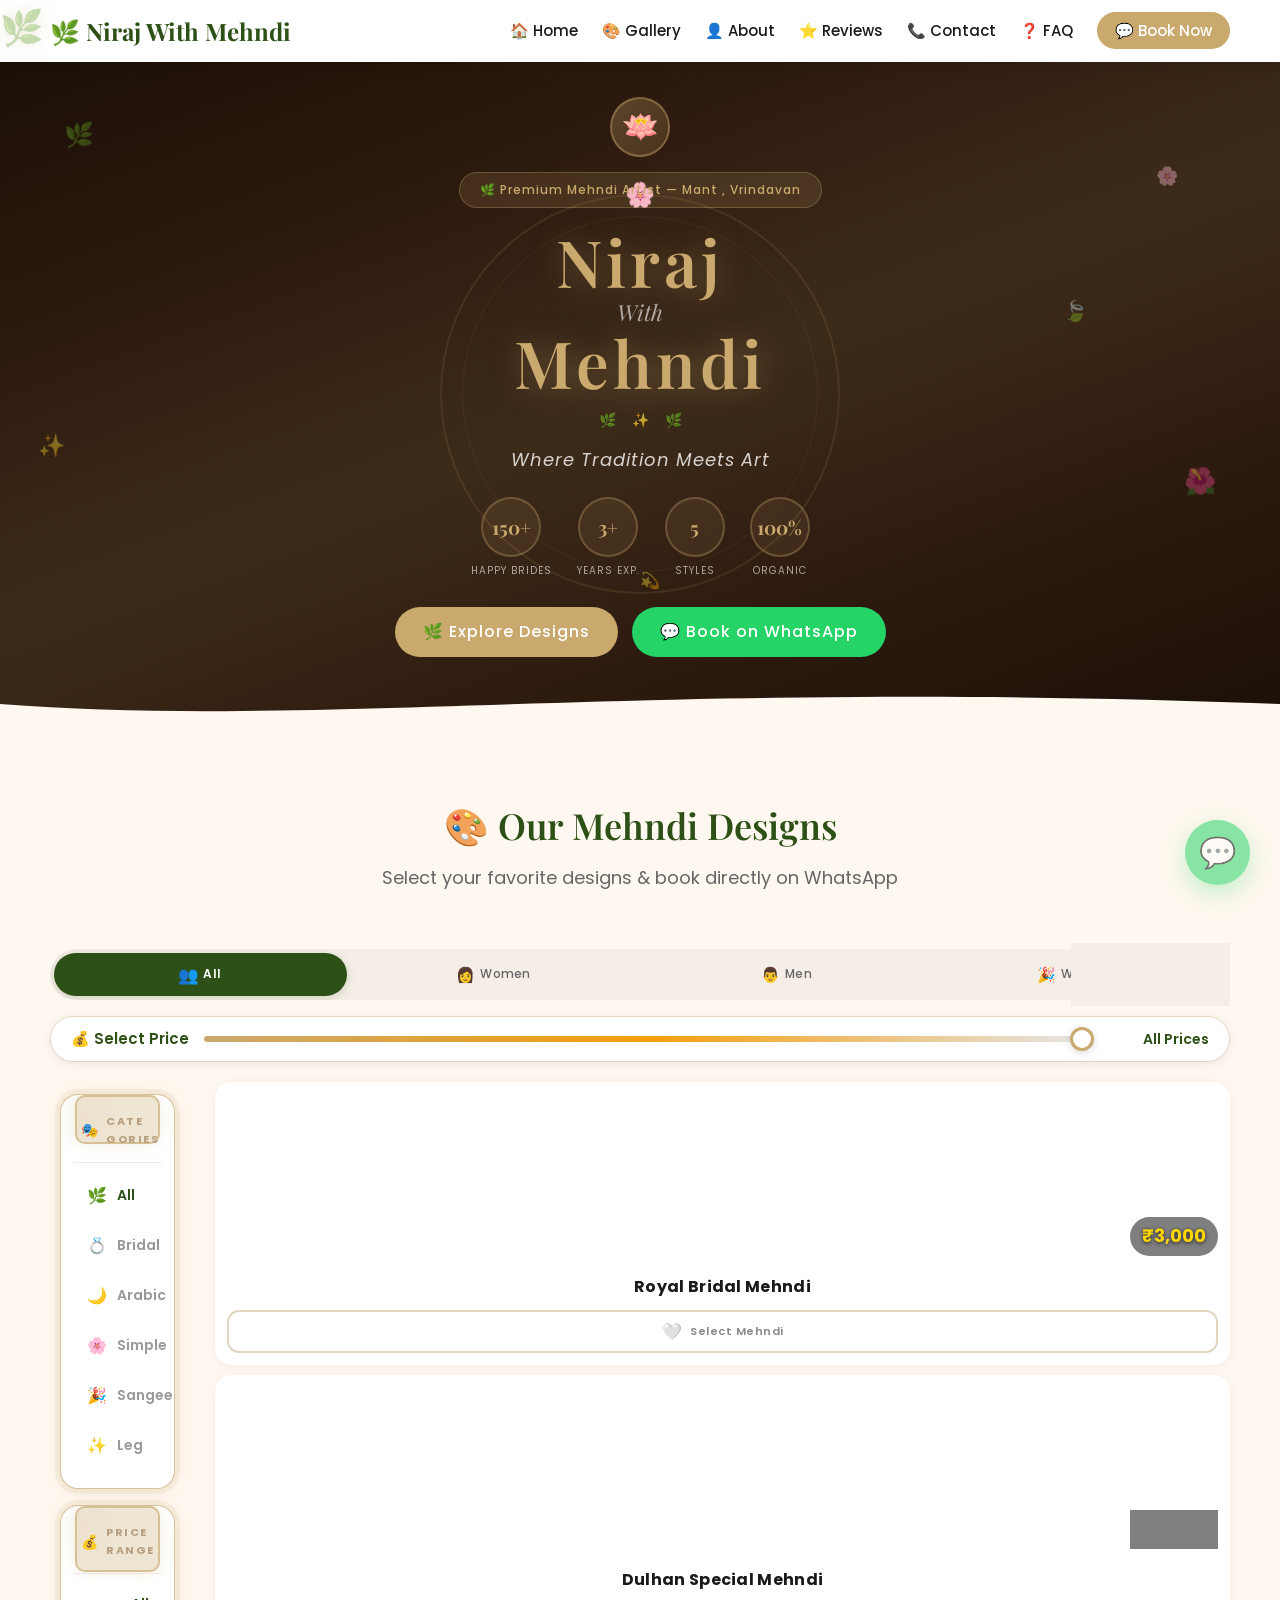
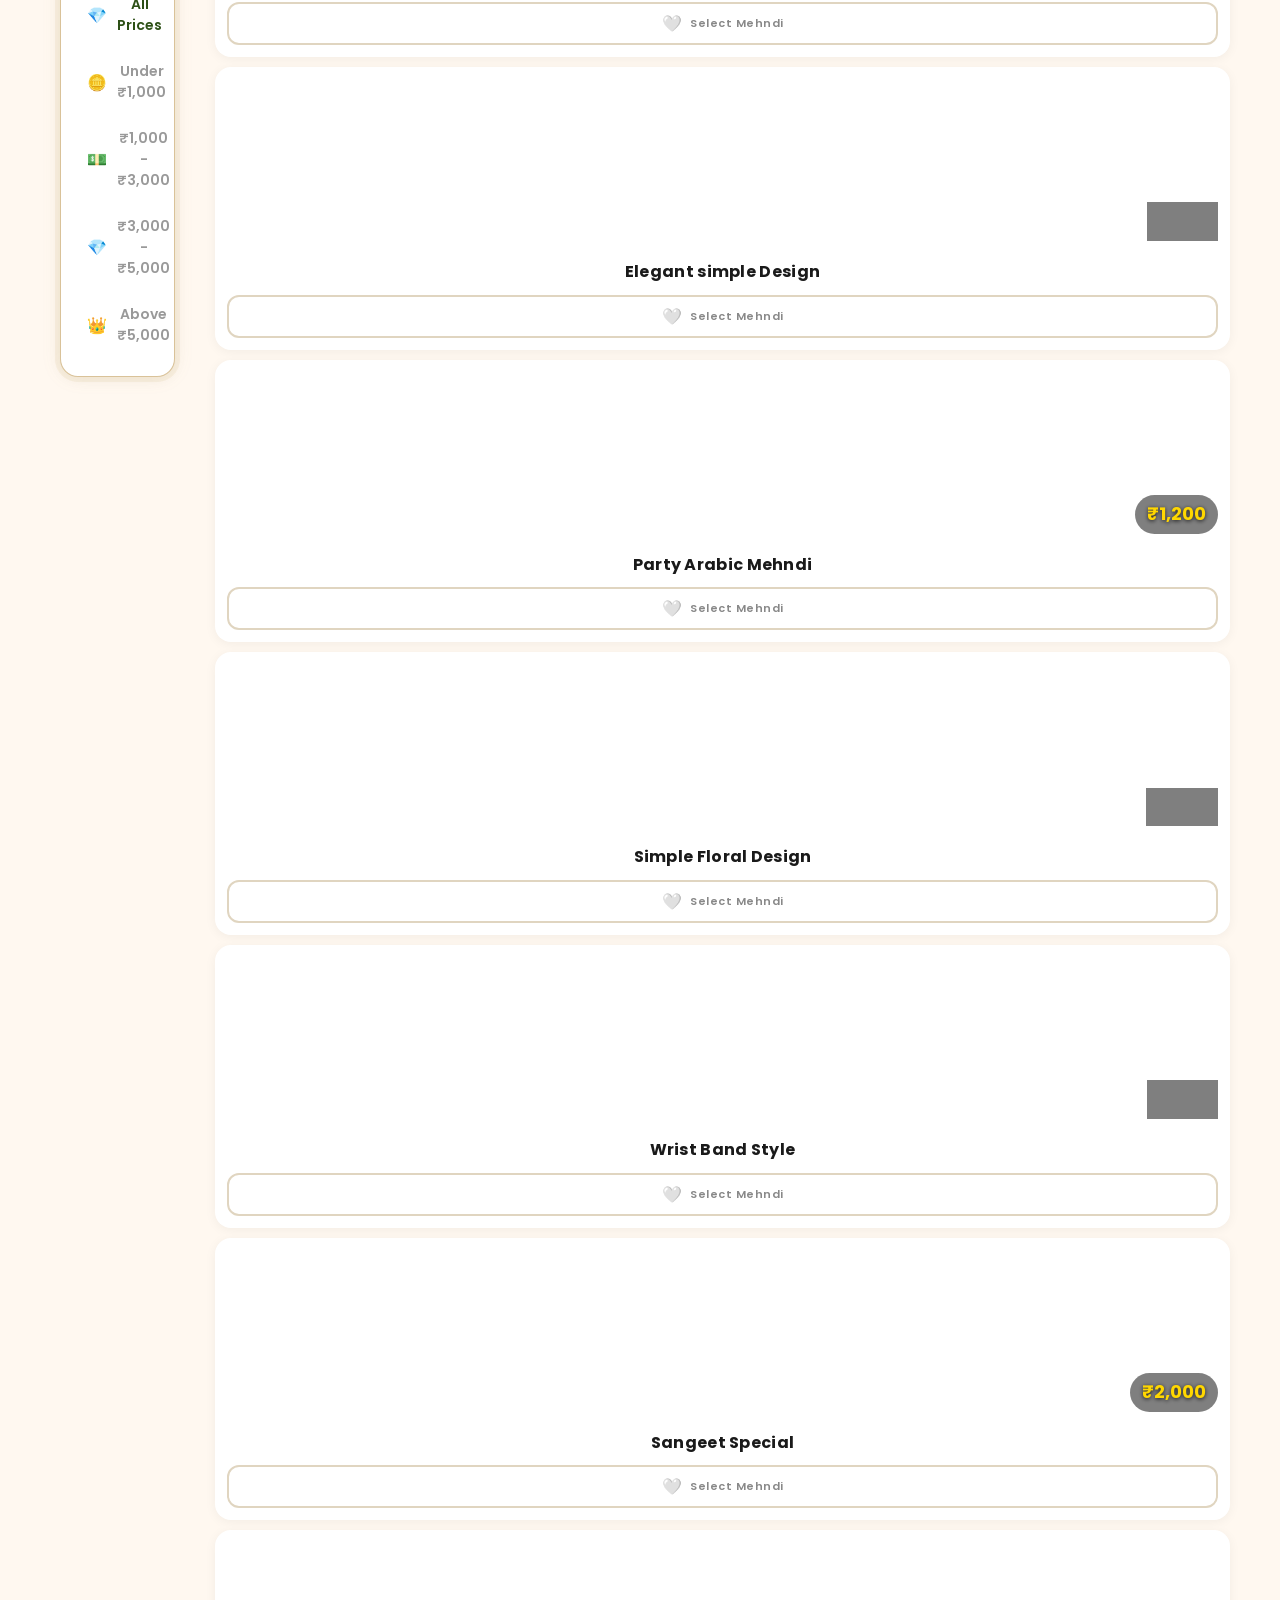
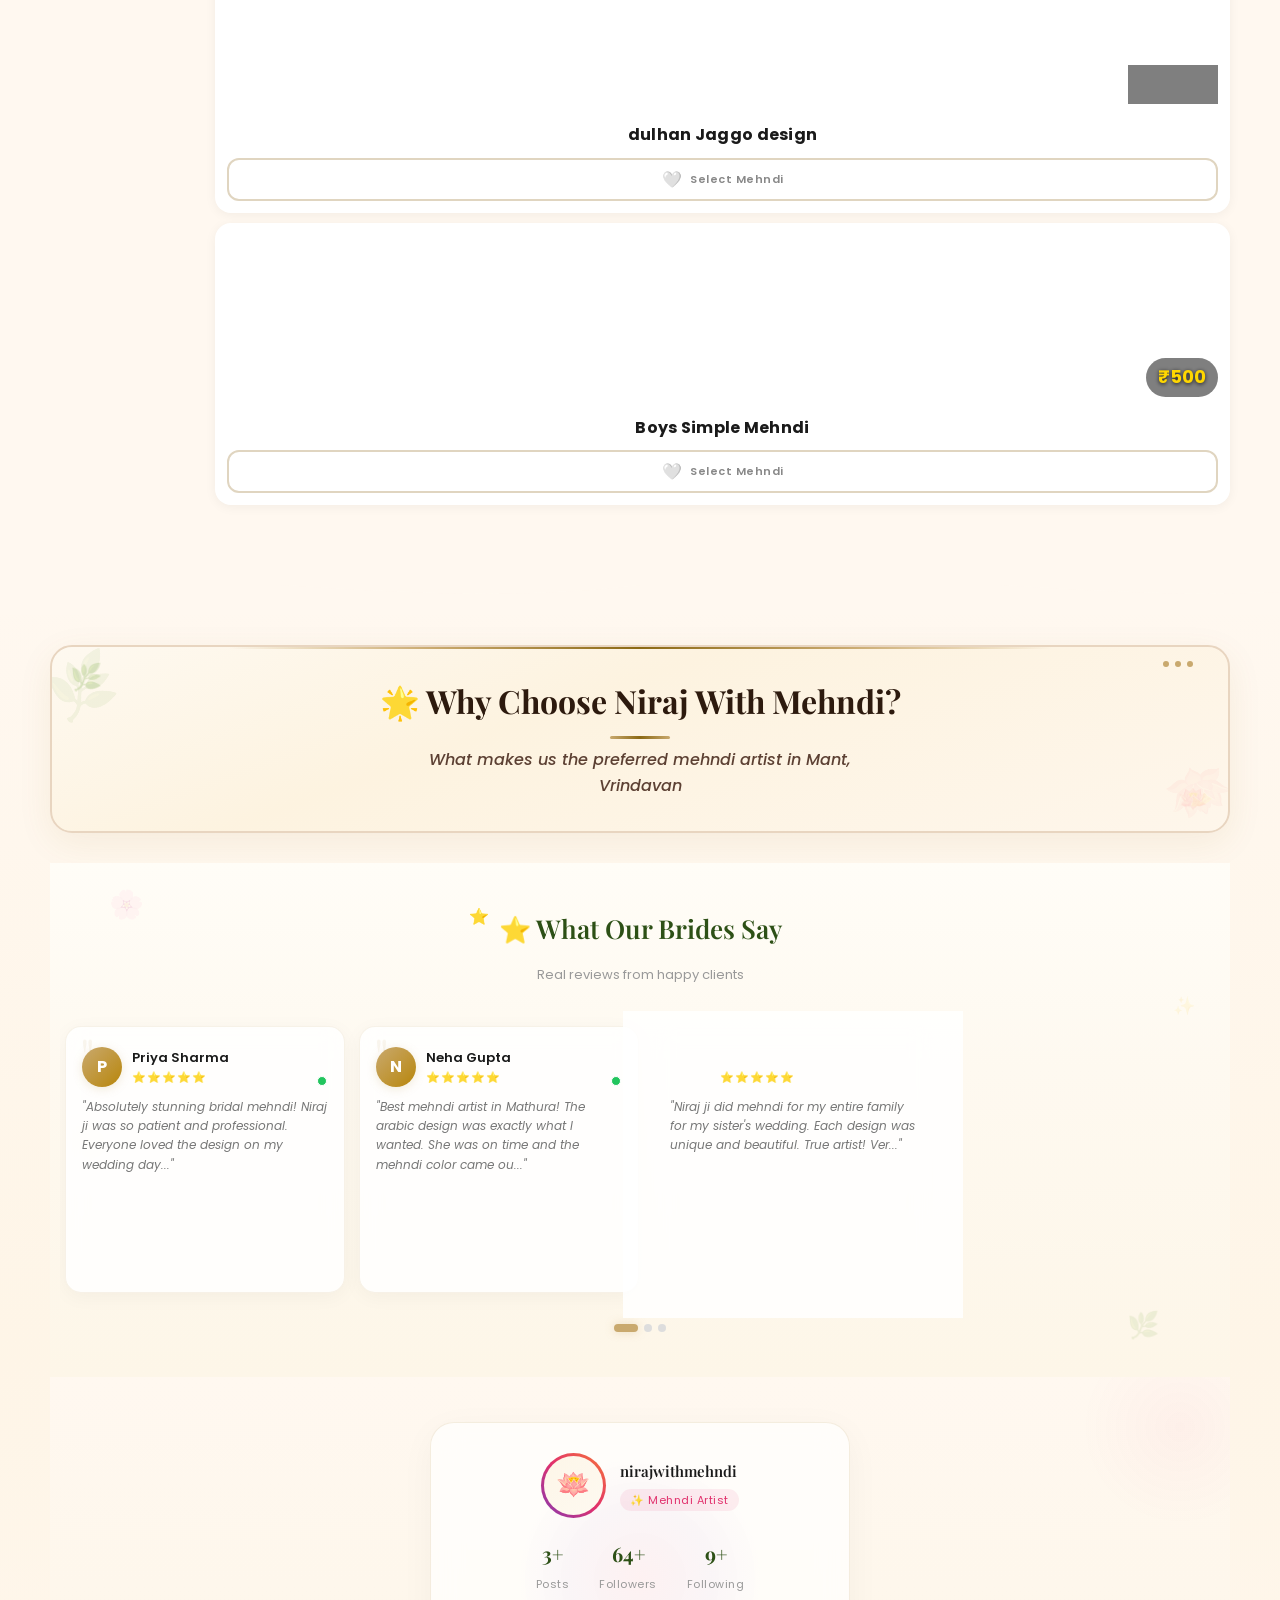
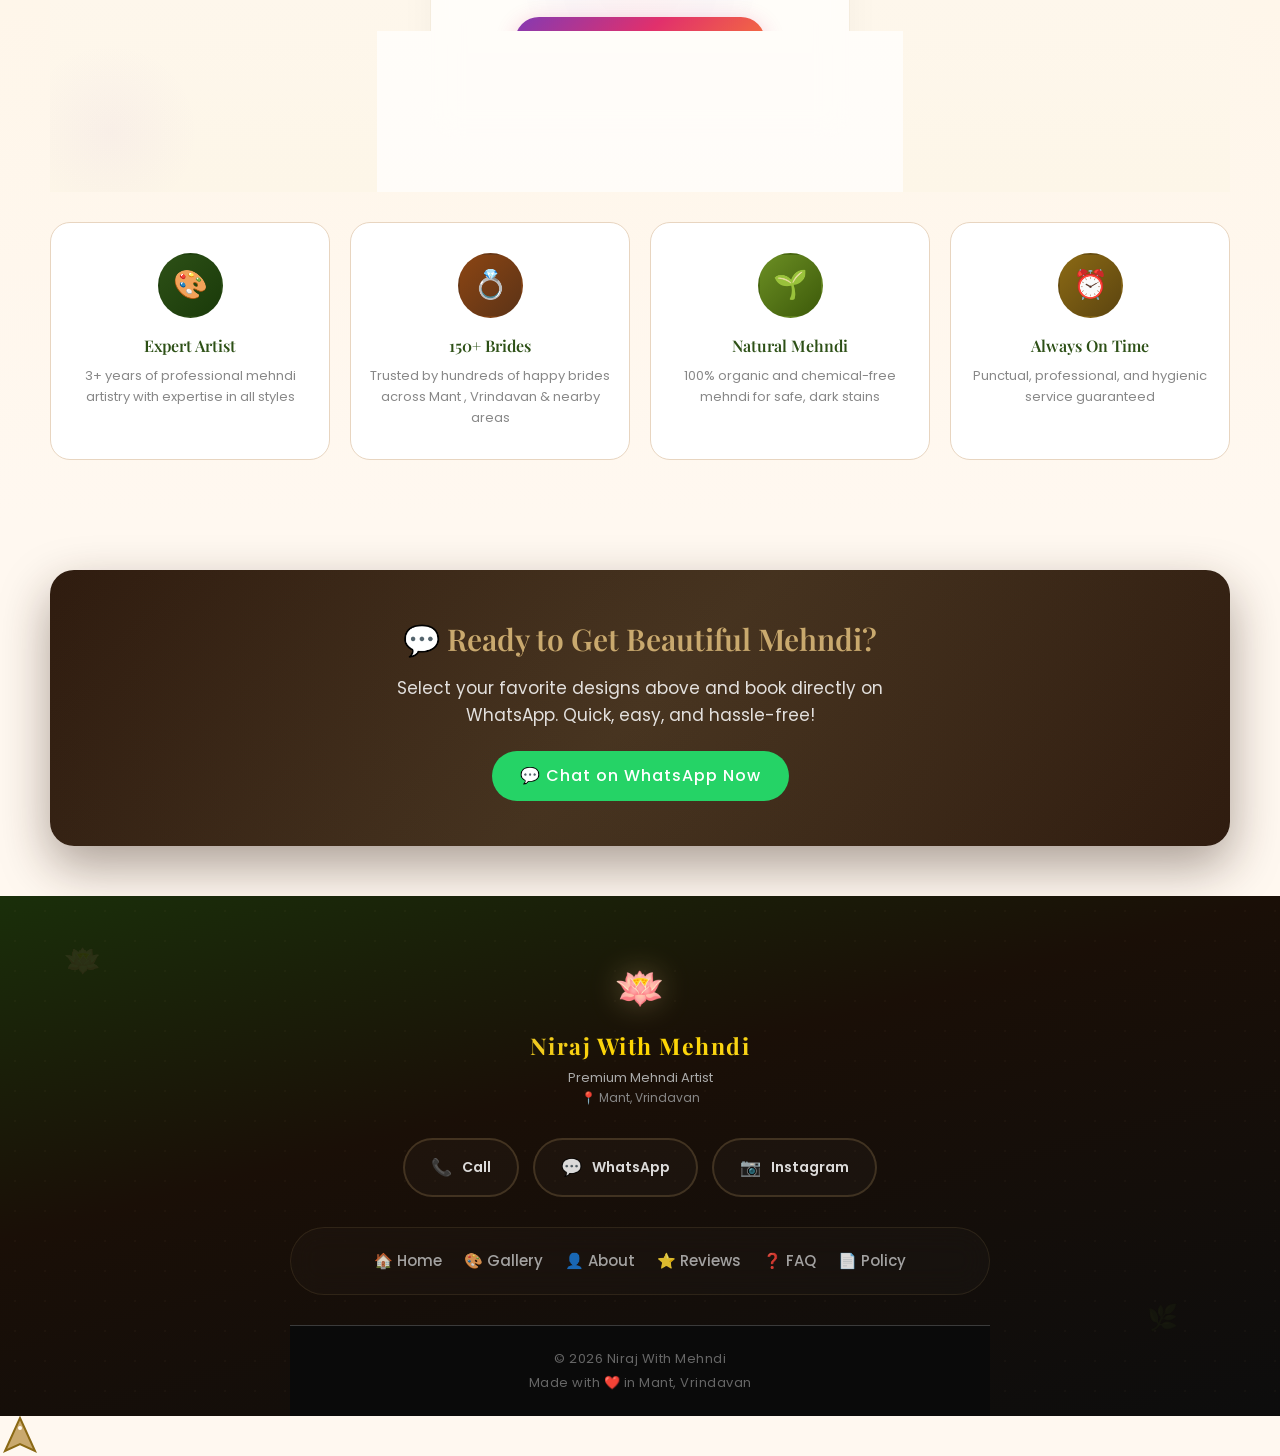
==== index.html @ 1c0e89d5 "Update index.html" ====
<!DOCTYPE html>
<html lang="hi">
<head>
    <meta charset="UTF-8">
    <meta name="viewport" content="width=device-width, initial-scale=1.0">
    <meta name="description" content="Niraj With Mehndi - Professional Mehndi Artist in Mant , Vrindavan . Bridal, Arabic, Party Mehndi designs. Book now on WhatsApp!">
    <meta name="keywords" content="mehndi, mehndi artist, bridal mehndi, Mant , Vrindavan  mehndi, niraj with mehndi, henna">
    <title>Niraj With Mehndi | Professional Mehndi Artist in Mant , Vrindavan </title>
    <link rel="stylesheet" href="css/style.css">
    <link rel="stylesheet" href="css/gallery.css">
    <link rel="stylesheet" href="css/home.css">
    <meta http-equiv="Cache-Control" content="no-cache, no-store, must-revalidate">
<meta http-equiv="Pragma" content="no-cache">
<meta http-equiv="Expires" content="0">
 <!-- PWA Manifest -->
<link rel="manifest" href="manifest.json">
<meta name="theme-color" content="#2D5016">
<meta name="apple-mobile-web-app-capable" content="yes">
<meta name="apple-mobile-web-app-status-bar-style" content="black-translucent">
<meta name="apple-mobile-web-app-title" content="Niraj With Mehndi">
<link rel="apple-touch-icon" href="photos/icons/icon-192.png">
</head>
<body>
    <!-- Navbar -->
    <nav class="navbar" id="navbar"></nav>

    <!-- Hero Section -->
    <section class="hero">
        <!-- Floating Mehndi Patterns -->
        <div class="hero-patterns">
            <div class="floating-pattern pattern-1">🌿</div>
            <div class="floating-pattern pattern-2">🌸</div>
            <div class="floating-pattern pattern-3">✨</div>
            <div class="floating-pattern pattern-4">🌺</div>
            <div class="floating-pattern pattern-5">💫</div>
            <div class="floating-pattern pattern-6">🍃</div>
        </div>

        <!-- Mandala Background -->
        <div class="mandala-bg"></div>


        <div class="hero-content">
            <!-- Henna Cone Icon -->
            <div class="hero-icon">
                <div class="henna-cone">
                    <span>🪷</span>
                </div>
            </div>

            <span class="hero-badge">🌿 Premium Mehndi Artist — Mant , Vrindavan </span>

            <h1 class="fade-in-up">
                <span class="hero-title-line">Niraj</span>
                <span class="hero-title-by">With</span>
                <span class="hero-title-line">Mehndi</span>
            </h1>

            <div class="hero-divider">
                <span>🌿</span><span>✨</span><span>🌿</span>
            </div>

            <p class="hero-tagline fade-in-up delay-1">Where Tradition Meets Art</p>

            <div class="hero-stats fade-in-up delay-2">
                <div class="hero-stat">
                    <div class="stat-circle">
                        <span class="stat-number">150+</span>
                    </div>
                    <span class="stat-label">Happy Brides</span>
                </div>
                <div class="hero-stat">
                    <div class="stat-circle">
                        <span class="stat-number">3+</span>
                    </div>
                    <span class="stat-label">Years Exp.</span>
                </div>
                <div class="hero-stat">
                    <div class="stat-circle">
                        <span class="stat-number">5</span>
                    </div>
                    <span class="stat-label">Styles</span>
                </div>
                <div class="hero-stat">
                    <div class="stat-circle">
                        <span class="stat-number">100%</span>
                    </div>
                    <span class="stat-label">Organic</span>
                </div>
            </div>

            <div class="hero-buttons fade-in-up delay-3">
                <a href="#gallery" class="btn btn-accent btn-lg pulse">🌿 Explore Designs</a>
                <a href="https://wa.me/919719312956?text=Hi%20Niraj%20ji%2C%20I%20want%20to%20book%20mehndi" class="btn btn-whatsapp btn-lg" target="_blank">💬 Book on WhatsApp</a>
            </div>
        </div>

        <!-- Bottom Wave -->
        <div class="hero-wave">
            <svg viewBox="0 0 1440 120" preserveAspectRatio="none">
                <path d="M0,60 C360,120 720,0 1440,60 L1440,120 L0,120 Z" fill="#FFF8F0"></path>
            </svg>
        </div>
    </section>

    <!-- Gallery Section on Home Page -->
    <section class="gallery-section" id="gallery">
        <div class="container">
            <div class="section-header fade-in-up">
                <h2>🎨 Our Mehndi Designs</h2>
                <p>Select your favorite designs & book directly on WhatsApp</p>
            </div>

            <!-- Gender Filter -->
<div class="gender-filter">
    <div class="gender-scroll">
        <button class="gender-btn active" data-gender="all">
            <span class="gender-icon">👥</span>
            <span class="gender-text">All</span>
        </button>
        <button class="gender-btn" data-gender="women">
            <span class="gender-icon">👩</span>
            <span class="gender-text">Women</span>
        </button>
        <button class="gender-btn" data-gender="men">
            <span class="gender-icon">👨</span>
            <span class="gender-text">Men</span>
        </button>
        <button class="gender-btn" data-gender="guest">
            <span class="gender-icon">🎉</span>
            <span class="gender-text">W-Guest</span>
        </button>
    </div>
</div>

<!-- Price Scroller -->
<div class="price-scroller">
    <span class="price-label">💰 Select Price</span>
    <input type="range" id="priceSlider" min="0" max="10000" value="10000" step="100" class="price-slider">
    <span class="price-display" id="priceDisplay">All Prices</span>
</div>
            <div class="gallery-layout">

  <!-- Left Sidebar -->
<aside class="gallery-sidebar fade-in-left">
    <!-- Categories Section -->
    <div class="sidebar-inner" id="catSidebarInner">
        <div class="sidebar-label">
            <span class="label-icon">🎭</span>
            <span class="label-text">Cate Gories</span>
        </div>
        <div class="category-switch" id="catSwitch">
            <button class="switch-btn active" data-category="all">
                <span class="switch-icon">🌿</span>
                <span class="switch-text">All</span>
            </button>
            <button class="switch-btn" data-category="bridal">
                <span class="switch-icon">💍</span>
                <span class="switch-text">Bridal</span>
            </button>
            <button class="switch-btn" data-category="arabic">
                <span class="switch-icon">🌙</span>
                <span class="switch-text">Arabic</span>
            </button>
            <button class="switch-btn" data-category="simple">
                <span class="switch-icon">🌸</span>
                <span class="switch-text">Simple</span>
            </button>
            <button class="switch-btn" data-category="sangeet">
                <span class="switch-icon">🎉</span>
                <span class="switch-text">Sangeet</span>
            </button>
            <button class="switch-btn" data-category="leg">
                <span class="switch-icon">✨</span>
                <span class="switch-text">Leg</span>
            </button>
        </div>
        <div class="switch-highlight" id="catHighlight"></div>
    </div>

    <!-- Price Section -->
    <div class="sidebar-inner" id="priceSidebarInner" style="margin-top:16px;">
        <div class="sidebar-label">
            <span class="label-icon">💰</span>
            <span class="label-text">Price Range</span>
        </div>
        <div class="category-switch" id="priceSwitch">
            <button class="switch-btn active" data-price="all">
                <span class="switch-icon">💎</span>
                <span class="switch-text">All Prices</span>
            </button>
            <button class="switch-btn" data-price="under1000">
                <span class="switch-icon">🪙</span>
                <span class="switch-text">Under ₹1,000</span>
            </button>
            <button class="switch-btn" data-price="1000to3000">
                <span class="switch-icon">💵</span>
                <span class="switch-text">₹1,000 - ₹3,000</span>
            </button>
            <button class="switch-btn" data-price="3000to5000">
                <span class="switch-icon">💎</span>
                <span class="switch-text">₹3,000 - ₹5,000</span>
            </button>
            <button class="switch-btn" data-price="above5000">
                <span class="switch-icon">👑</span>
                <span class="switch-text">Above ₹5,000</span>
            </button>
        </div>
        <div class="switch-highlight" id="priceHighlight"></div>
    </div>
</aside>

                <!-- Gallery Grid -->
                <main class="gallery-main">
                    <div class="gallery-grid" id="galleryGrid"></div>
                    <div class="empty-state hidden" id="emptyState">
                        <span class="empty-icon">😔</span>
                        <p>Is category me abhi koi design nahi hai.</p>
                        <p>Jald hi naye designs add honge!</p>
                    </div>
                </main>

            </div>
        </div>
    </section>

    <!-- Why Choose Section -->
    <section class="why-choose">
        <div class="container">
            <div class="section-header-fade-in-up fade-in-up">
    <div class="glow-line"></div>
    <span class="corner-tl">🌿</span>
    <span class="corner-br">🪷</span>
    <div class="header-dots">
        <span class="header-dot"></span>
        <span class="header-dot"></span>
        <span class="header-dot"></span>
    </div>
    <h2>🌟 Why Choose Niraj With Mehndi?</h2>
    <p>What makes us the preferred mehndi artist in Mant, Vrindavan</p>
</div>
<!-- Home Reviews Section -->
<section class="home-reviews">
    <div class="container">
        <div class="section-header fade-in-up">
            <h2>⭐ What Our Brides Say</h2>
            <p>Real reviews from happy clients</p>
        </div>
        <div class="home-reviews-scroll" id="homeReviewsScroll">
            <!-- Reviews JS se load hongi -->
        </div>
        <div class="reviews-dots" id="reviewsDots"></div>
    </div>
</section>
          <!-- Instagram Section -->
<section class="insta-section">
    <div class="container">
        <div class="insta-card fade-in-up">
            <!-- Profile Preview -->
            <div class="insta-profile">
                <div class="insta-profile-ring">
                    <div class="insta-profile-img">
                        <span>🪷</span>
                    </div>
                </div>
                <div class="insta-profile-info">
                    <h4>nirajwithmehndi</h4>
                    <span class="insta-badge">✨ Mehndi Artist</span>
                </div>
            </div>
            
            <!-- Stats -->
            <div class="insta-stats">
                <div class="insta-stat">
                    <span class="insta-stat-num" data-count="30">0</span>
                    <span class="insta-stat-label">Posts</span>
                </div>
                <div class="insta-stat">
                    <span class="insta-stat-num" data-count="535">0</span>
                    <span class="insta-stat-label">Followers</span>
                </div>
                <div class="insta-stat">
                    <span class="insta-stat-num" data-count="78">0</span>
                    <span class="insta-stat-label">Following</span>
                </div>
            </div>
            
            <!-- Follow Button -->
            <a href="https://instagram.com/nirajwithmehndi" target="_blank" class="insta-follow-btn">
                <svg width="20" height="20" viewBox="0 0 50 50">
                    <rect x="3" y="3" width="44" height="44" rx="12" fill="white"/>
                    <circle cx="25" cy="25" r="11" fill="none" stroke="#E1306C" stroke-width="3"/>
                    <circle cx="25" cy="25" r="4" fill="#E1306C"/>
                    <circle cx="37" cy="13" r="2" fill="#E1306C"/>
                </svg>
                Follow on Instagram
            </a>
            
            <!-- Background glow effect -->
            <div class="insta-glow"></div>
            <div class="insta-particles">
                <span>🌸</span><span>✨</span><span>🌿</span><span>💫</span><span>🪷</span>
            </div>
        </div>
    </div>
</section>
            <div class="features-grid">
                <div class="feature-card fade-in-up delay-1">
                    <div class="feature-icon-wrapper">
                        <span class="feature-icon">🎨</span>
                    </div>
                    <h3>Expert Artist</h3>
                    <p>3+ years of professional mehndi artistry with expertise in all styles</p>
                </div>
                <div class="feature-card fade-in-up delay-2">
                    <div class="feature-icon-wrapper">
                        <span class="feature-icon">💍</span>
                    </div>
                    <h3>150+ Brides</h3>
                    <p>Trusted by hundreds of happy brides across Mant , Vrindavan  & nearby areas</p>
                </div>
                <div class="feature-card fade-in-up delay-3">
                    <div class="feature-icon-wrapper">
                        <span class="feature-icon">🌱</span>
                    </div>
                    <h3>Natural Mehndi</h3>
                    <p>100% organic and chemical-free mehndi for safe, dark stains</p>
                </div>
                <div class="feature-card fade-in-up delay-4">
                    <div class="feature-icon-wrapper">
                        <span class="feature-icon">⏰</span>
                    </div>
                    <h3>Always On Time</h3>
                    <p>Punctual, professional, and hygienic service guaranteed</p>
                </div>
            </div>
        </div>
    </section>

    <!-- CTA Section -->
    <section class="cta-section">
        <div class="container">
            <div class="cta-card fade-in-up">
                <h2>💬 Ready to Get Beautiful Mehndi?</h2>
                <p>Select your favorite designs above and book directly on WhatsApp. Quick, easy, and hassle-free!</p>
                <a href="https://wa.me/919719312956?text=Hi%20Niraj%20ji%2C%20I%20want%20to%20book%20mehndi" class="btn btn-whatsapp btn-lg pulse" target="_blank">💬 Chat on WhatsApp Now</a>
            </div>
        </div>

    </section>

    <!-- Bottom Booking Bar -->
    <div class="booking-bar hidden" id="bookingBar">
        <div class="container">
            <div class="booking-bar-content">
                <div class="selected-info">
                    <span class="selected-count" id="selectedCount">0 Designs Selected</span>
                </div>
                <div class="booking-actions">
                    <button class="btn btn-outline btn-small" id="clearSelection">❌ Clear All</button>
                    <button class="btn btn-whatsapp" id="openBookingForm">💬 Book Now</button>
                </div>
            </div>
        </div>
    </div>

    <!-- Booking Form Modal -->
<div class="modal-overlay hidden" id="bookingModal">
    <div class="modal booking-modal">
        <button class="modal-close" id="closeModal">&times;</button>
        <div class="booking-header">
            <span class="booking-icon">🪷</span>
            <h3>Book Your Mehndi</h3>
        </div>
        <div class="booking-body">
            <!-- Selected Designs Preview -->
            <div class="booking-designs" id="modalSelectedDesigns"></div>
            
            <form id="bookingForm">
                <div class="booking-inputs">
                    <div class="input-row">
                        <div class="input-box" data-label="Full Name">
    <span class="input-icon">👤</span>
    <input type="text" id="customerName" placeholder="Enter name" required>
</div>
                        <div class="input-box" data-label="Phone Number">
    <span class="input-icon">📱</span>
    <input type="tel" id="customerPhone" placeholder="10 digits" pattern="[0-9]{10}" maxlength="10" required>
</div>
                    </div>
                    <div class="input-box" data-label="Event Date">
    <span class="input-icon">📅</span>
    <input type="date" id="eventDate" required>
</div>
                        <div class="input-box time-slots">
                            <button type="button" class="time-chip" data-time="morning">🌅 AM</button>
                            <button type="button" class="time-chip" data-time="afternoon">☀️ PM</button>
                            <button type="button" class="time-chip" data-time="evening">🌙 Eve</button>
                        </div>
                    </div>
                    <div class="input-row">
                        <div class="input-box location-box" id="locationBox" data-label="Location (Optional)">
                            <span class="input-icon">📍</span>
                            <span class="location-text" id="locationText">Tap to share location</span>
                            <span class="location-status" id="locationStatus"></span>
                        </div>
                        <div class="input-box selfie-box" id="selfieBox" data-label="Photo (Optional)">
                            <span class="input-icon">📸</span>
                            <span class="selfie-text">Add photo (optional)</span>
                            <input type="file" id="selfieInput" accept="image/*" capture="user" style="display:none;">
                            <img id="selfiePreview" class="selfie-preview hidden" src="" alt="Preview">
                        </div>
                    </div>
                </div>
                <div class="booking-total" id="bookingTotal">💰 Total: ₹0</div>
                <button type="submit" class="btn-whatsapp-submit">
                    <span>💬 Send on WhatsApp</span>
                </button>
            </form>
        </div>
    </div>
</div>
    <!-- Confirmation Modal -->
    <div class="modal-overlay hidden" id="confirmationModal">
        <div class="modal modal-confirm">
            <div class="confirm-icon">✅</div>
            <h2>Booking Request Sent!</h2>
            <p>Your selected designs have been sent to <strong>Niraj ji</strong> on WhatsApp.</p>
            <p>📞 He will contact you soon for confirmation.</p>
            <div class="confirm-designs" id="confirmDesigns"></div>
            <p class="confirm-contact">💬 Any questions? Call/WhatsApp: <strong>9719312956</strong></p>
            <button class="btn btn-primary" id="closeConfirmation">Back to Gallery</button>
        </div>
    </div>

    <!-- Footer -->
    <footer class="footer" id="footer"></footer>

    <script src="js/main.js"></script>
    <script src="js/gallery.js"></script>
    <script src="js/booking.js"></script>
    <script>
        document.addEventListener('DOMContentLoaded', async () => {
            await loadConfig();
            loadNavbar('home');
            loadFooter();
            initGallery();
            initBooking();
            initScrollAnimations();
            loadHomeReviews();
        });

        function initScrollAnimations() {
            const observerOptions = { threshold: 0.15, rootMargin: '0px 0px -50px 0px' };
            const observer = new IntersectionObserver((entries) => {
                entries.forEach(entry => {
                    if (entry.isIntersecting) {
                        entry.target.classList.add('visible');
                        observer.unobserve(entry.target);
                    }
                });
            }, observerOptions);
            document.querySelectorAll('.fade-in-up, .fade-in-left').forEach(el => observer.observe(el));
        }
    </script>
    <!-- Floating WhatsApp Button -->
<a href="https://wa.me/919719312956?text=Hi%20Niraj%20ji%2C%20I%20want%20to%20book%20mehndi" 
   class="float-whatsapp" id="floatWhatsapp" target="_blank" title="Book on WhatsApp">
    💬
</a>
    <!-- Floating Magic Particle -->
<div class="magic-particle" id="magicParticle">🌿</div>
       <svg width="40" height="40" viewBox="0 0 40 40">
        <polygon points="20,2 35,35 20,28 5,35" fill="#C9A96E" stroke="#8B6914" stroke-width="2"/>
        <circle cx="20" cy="12" r="2" fill="#FFF8F0"/>
    </svg>
</div>
<!-- Register Service Worker -->
<script>
    if ('serviceWorker' in navigator) {
        window.addEventListener('load', function() {
            navigator.serviceWorker.register('service-worker.js')
                .then(function(registration) {
                    console.log('✅ Service Worker registered');
                })
                .catch(function(err) {
                    console.log('❌ Service Worker failed:', err);
                });
        });
    }
</script>
<!-- Direct Install Popup - Short & Wide -->
<script>
    let deferredPrompt;
    let popupShown = false;

    window.addEventListener('beforeinstallprompt', function(e) {
        e.preventDefault();
        deferredPrompt = e;
    });

    window.addEventListener('load', function() {
        setTimeout(function() {
            if (!popupShown) {
                showInstallPopup();
                popupShown = true;
            }
        }, 41000);
    });

    function showInstallPopup() {
        const popup = document.createElement('div');
        popup.className = 'install-popup';
        popup.id = 'installPopup';
        popup.innerHTML = `
            <div class="install-popup-card">
                <div class="install-popup-left">
                    <span class="install-popup-icon">🪷</span>
                    <div class="install-popup-text">
                        <strong>Niraj With Mehndi</strong>
                        <span>Install for quick booking</span>
                    </div>
                </div>
                <div class="install-popup-right">
                    <button class="install-btn" id="installBtn">Install</button>
                    <button class="install-close-btn" id="installClose">✕</button>
                </div>
            </div>
        `;

        document.body.appendChild(popup);

        // Slide in animation
        setTimeout(() => {
            popup.classList.add('show');
        }, 100);

        document.getElementById('installBtn').addEventListener('click', function() {
            if (deferredPrompt) {
                deferredPrompt.prompt();
                deferredPrompt.userChoice.then(function(result) {
                    deferredPrompt = null;
                    popup.classList.remove('show');
                    setTimeout(() => popup.remove(), 400);
                });
            } else {
                alert('Please open in Chrome browser for direct install 📲');
            }
        });

        document.getElementById('installClose').addEventListener('click', function() {
            popup.classList.remove('show');
            setTimeout(() => popup.remove(), 400);
        });
    }

    // Register Service Worker
    if ('serviceWorker' in navigator) {
        window.addEventListener('load', function() {
            navigator.serviceWorker.register('service-worker.js')
                .then(function(registration) {
                    console.log('✅ SW registered');
                    // Auto update on new version
                    registration.addEventListener('updatefound', function() {
                        const newWorker = registration.installing;
                        newWorker.addEventListener('statechange', function() {
                            if (newWorker.state === 'installed' && navigator.serviceWorker.controller) {
                                // New version available - reload
                                window.location.reload();
                            }
                        });
                    });
                })
                .catch(function(err) {
                    console.log('SW error:', err);
                });
        });
    }
</script>
<!-- Recent Booking Notifications -->
<link rel="stylesheet" href="css/recent-bookings.css">
<script src="js/recent-bookings.js"></script>
</body>
</html>
---- css/style.css ----
/* ============================================ */
/*        MEHNDI BY NIRAJ - MAIN STYLES         */
/* ============================================ */
@import url('https://fonts.googleapis.com/css2?family=Playfair+Display:wght@400;600;700&family=Poppins:wght@300;400;500;600;700&display=swap');

:root {
    --primary: #2D5016;
    --primary-light: #3D6B1E;
    --accent: #C9A96E;
    --accent-light: #D4B87A;
    --bg: #FFF8F0;
    --white: #FFFFFF;
    --black: #1A1A1A;
    --gray: #666666;
    --gray-light: #999999;
    --border: #E5D5C0;
    --shadow: 0 2px 10px rgba(0, 0, 0, 0.08);
    --shadow-lg: 0 5px 30px rgba(0, 0, 0, 0.12);
    --radius: 12px;
    --transition: all 0.3s ease;
    --font-heading: 'Playfair Display', serif;
    --font-body: 'Poppins', sans-serif;
}

/* Reset */
* { margin: 0; padding: 0; box-sizing: border-box; }

html { scroll-behavior: smooth; }

body {
    font-family: var(--font-body);
    background-color: var(--bg);
    color: var(--black);
    line-height: 1.6;
    min-height: 100vh;
    display: flex;
    flex-direction: column;
}

h1, h2, h3, h4, h5 {
    font-family: var(--font-heading);
    font-weight: 600;
    color: var(--primary);
}

a { text-decoration: none; color: inherit; }
img { max-width: 100%; height: auto; display: block; }

.container { max-width: 1200px; margin: 0 auto; padding: 0 20px; }

/* ============================================ */
/*  BUTTONS                                      */
/* ============================================ */
.btn {
    display: inline-block;
    padding: 12px 28px;
    border-radius: 50px;
    font-family: var(--font-body);
    font-size: 16px;
    font-weight: 500;
    cursor: pointer;
    transition: var(--transition);
    border: none;
    text-align: center;
}

.btn-primary {
    background: var(--primary);
    color: var(--white);
}
.btn-primary:hover {
    background: var(--primary-light);
    transform: translateY(-2px);
    box-shadow: var(--shadow-lg);
}

.btn-accent {
    background: var(--accent);
    color: var(--white);
}
.btn-accent:hover {
    background: var(--accent-light);
    transform: translateY(-2px);
    box-shadow: var(--shadow-lg);
}

.btn-outline {
    background: transparent;
    border: 2px solid var(--primary);
    color: var(--primary);
}
.btn-outline:hover {
    background: var(--primary);
    color: var(--white);
}

.btn-whatsapp {
    background: #25D366;
    color: white;
    display: inline-flex;
    align-items: center;
    gap: 8px;
    font-size: 18px;
    padding: 14px 32px;
}
.btn-whatsapp:hover {
    background: #1DA851;
    transform: translateY(-2px);
    box-shadow: var(--shadow-lg);
}

.btn-small { padding: 8px 16px; font-size: 14px; }
.btn-full { width: 100%; }

/* ============================================ */
/*  NAVBAR                                       */
/* ============================================ */
.navbar {
    background: var(--white);
    box-shadow: var(--shadow);
    position: sticky;
    top: 0;
    z-index: 1000;
    padding: 12px 0;
}

.navbar .container {
    display: flex;
    justify-content: space-between;
    align-items: center;
}

.nav-brand {
    font-family: var(--font-heading);
    font-size: 24px;
    font-weight: 700;
    color: var(--primary);
    display: flex;
    align-items: center;
    gap: 8px;
}

.nav-links {
    display: flex;
    list-style: none;
    gap: 24px;
    align-items: center;
}

.nav-links a {
    font-weight: 500;
    color: var(--black);
    transition: var(--transition);
    position: relative;
    padding: 5px 0;
    font-size: 15px;
}

.nav-links a:hover,
.nav-links a.active {
    color: var(--primary);
}

.nav-links a::after {
    content: '';
    position: absolute;
    bottom: 0;
    left: 0;
    width: 0;
    height: 2px;
    background: var(--accent);
    transition: var(--transition);
}

.nav-links a:hover::after,
.nav-links a.active::after {
    width: 100%;
}

.nav-cta {
    background: var(--accent) !important;
    color: var(--white) !important;
    padding: 8px 18px !important;
    border-radius: 50px !important;
}
.nav-cta:hover { background: var(--accent-light) !important; }
.nav-cta::after { display: none !important; }

.hamburger {
    display: none;
    flex-direction: column;
    gap: 5px;
    cursor: pointer;
    background: none;
    border: none;
    padding: 5px;
}

.hamburger span {
    display: block;
    width: 26px;
    height: 3px;
    background: var(--primary);
    border-radius: 3px;
    transition: var(--transition);
}

/* ============================================ */
/*  FOOTER                                       */
/* ============================================ */
.footer {
    background: var(--primary);
    color: var(--white);
    padding: 40px 0 20px;
    margin-top: auto;
}

.footer-grid {
    display: grid;
    grid-template-columns: repeat(auto-fit, minmax(200px, 1fr));
    gap: 30px;
    margin-bottom: 30px;
}

.footer h4 {
    color: var(--accent);
    margin-bottom: 15px;
    font-size: 18px;
}

.footer p { margin-bottom: 8px; font-size: 14px; }
.footer a { color: var(--white); opacity: 0.85; transition: var(--transition); }
.footer a:hover { opacity: 1; color: var(--accent); }

.footer-bottom {
    text-align: center;
    padding-top: 20px;
    border-top: 1px solid rgba(255, 255, 255, 0.2);
    font-size: 13px;
    opacity: 0.7;
}

.social-links {
    display: flex;
    gap: 12px;
    margin-top: 10px;
}

.social-links a {
    width: 38px;
    height: 38px;
    border-radius: 50%;
    background: rgba(255, 255, 255, 0.12);
    display: flex;
    align-items: center;
    justify-content: center;
    transition: var(--transition);
    font-size: 16px;
}
.social-links a:hover {
    background: var(--accent);
    transform: translateY(-3px);
}

/* ============================================ */
/*  SECTION HEADERS                              */
/* ============================================ */
.section-header {
    text-align: center;
    margin-bottom: 50px;
    padding-top: 40px;
}
.section-header h2 { font-size: 36px; margin-bottom: 10px; }
.section-header p { color: var(--gray); font-size: 18px; }

/* ============================================ */
/*  UTILITY                                      */
/* ============================================ */
.text-center { text-align: center; }
.text-primary { color: var(--primary); }
.text-accent { color: var(--accent); }
.mt-20 { margin-top: 20px; }
.mt-40 { margin-top: 40px; }
.mb-20 { margin-bottom: 20px; }
.mb-40 { margin-bottom: 40px; }
.hidden { display: none !important; }

/* ============================================ */
/*  MOBILE RESPONSIVE                            */
/* ============================================ */
@media (max-width: 768px) {
    .hamburger { display: flex; }

    .nav-links {
        position: fixed;
        top: 60px;
        left: -100%;
        width: 100%;
        height: calc(100vh - 60px);
        background: var(--white);
        flex-direction: column;
        justify-content: center;
        gap: 20px;
        transition: var(--transition);
        z-index: 999;
    }

    .nav-links.active { left: 0; }
    .nav-links a { font-size: 18px; }

    .section-header h2 { font-size: 28px; }
    .section-header p { font-size: 16px; }
    .container { padding: 0 15px; }
}
/* ============================================ */
/*  DIRECT INSTALL POPUP - SHORT & WIDE         */
/* ============================================ */
.install-popup {
    position: fixed;
    bottom: 20px;
    left: 50%;
    transform: translateX(-50%) translateY(120px);
    z-index: 10000;
    transition: transform 0.5s cubic-bezier(0.34, 1.56, 0.64, 1);
    width: 92%;
    max-width: 500px;
}

.install-popup.show {
    transform: translateX(-50%) translateY(0);
}

.install-popup-card {
    background: linear-gradient(135deg, #1A0F07, #2D1A0E);
    border-radius: 16px;
    padding: 14px 18px;
    display: flex;
    align-items: center;
    justify-content: space-between;
    gap: 12px;
    box-shadow: 0 12px 40px rgba(0,0,0,0.4);
    border: 1px solid rgba(201, 169, 110, 0.3);
}

.install-popup-left {
    display: flex;
    align-items: center;
    gap: 12px;
    flex: 1;
    min-width: 0;
}

.install-popup-icon {
    font-size: 40px;
    animation: iconFloat 2s ease-in-out infinite;
    flex-shrink: 0;
}

@keyframes iconFloat {
    0%, 100% { transform: translateY(0); }
    50% { transform: translateY(-6px); }
}

.install-popup-text {
    display: flex;
    flex-direction: column;
    gap: 2px;
    min-width: 0;
}

.install-popup-text strong {
    color: var(--accent);
    font-size: 15px;
    white-space: nowrap;
    overflow: hidden;
    text-overflow: ellipsis;
}

.install-popup-text span {
    color: rgba(255,255,255,0.6);
    font-size: 11px;
    white-space: nowrap;
    overflow: hidden;
    text-overflow: ellipsis;
}

.install-popup-right {
    display: flex;
    align-items: center;
    gap: 8px;
    flex-shrink: 0;
}

.install-btn {
    padding: 10px 22px;
    background: linear-gradient(135deg, var(--accent), #b8860b);
    color: white;
    border: none;
    border-radius: 50px;
    font-size: 14px;
    font-weight: 600;
    cursor: pointer;
    letter-spacing: 0.5px;
    animation: btnPulse 2s ease-in-out infinite;
    transition: all 0.3s ease;
}

@keyframes btnPulse {
    0%, 100% { box-shadow: 0 0 12px rgba(201, 169, 110, 0.3); }
    50% { box-shadow: 0 0 22px rgba(201, 169, 110, 0.6); }
}

.install-btn:hover {
    transform: scale(1.05);
    background: var(--accent-light);
}

.install-close-btn {
    width: 28px;
    height: 28px;
    border-radius: 50%;
    border: 1px solid rgba(255,255,255,0.2);
    background: rgba(255,255,255,0.05);
    color: rgba(255,255,255,0.5);
    font-size: 13px;
    cursor: pointer;
    display: flex;
    align-items: center;
    justify-content: center;
    transition: all 0.3s ease;
    flex-shrink: 0;
}

.install-close-btn:hover {
    background: rgba(255,255,255,0.1);
    color: white;
}

@media (max-width: 480px) {
    .install-popup-card {
        padding: 12px 14px;
        gap: 8px;
    }
    .install-popup-icon { font-size: 32px; }
    .install-popup-text strong { font-size: 13px; }
    .install-popup-text span { font-size: 10px; }
    .install-btn { padding: 8px 16px; font-size: 12px; }
}
/* ============================================ */
/*  FOOTER 2.0 - PREMIUM MEHNDI EXPERIENCE      */
/* ============================================ */
.footer {
    position: relative;
    background: linear-gradient(165deg, #1A2F0A 0%, #1A0F07 40%, #0D0D0D 100%);
    padding: 60px 20px 0;
    overflow: hidden;
}

/* Mehndi dot pattern */
.footer::before {
    content: '';
    position: absolute;
    top: 0;
    left: 0;
    right: 0;
    bottom: 0;
    background-image: radial-gradient(circle, rgba(201,169,110,0.04) 1px, transparent 1px);
    background-size: 30px 30px;
    pointer-events: none;
}

/* Floating elements */
.footer-bg {
    position: absolute;
    top: 0;
    left: 0;
    right: 0;
    bottom: 0;
    pointer-events: none;
}

.footer-bg::before {
    content: '🪷';
    position: absolute;
    top: 8%;
    left: 5%;
    font-size: 30px;
    opacity: 0.08;
    animation: fFloat1 8s ease-in-out infinite;
}

.footer-bg::after {
    content: '🌿';
    position: absolute;
    bottom: 15%;
    right: 8%;
    font-size: 25px;
    opacity: 0.06;
    animation: fFloat2 6s ease-in-out infinite;
}

@keyframes fFloat1 {
    0%,100% { transform: translateY(0) rotate(0deg); }
    50% { transform: translateY(-18px) rotate(8deg); }
}

@keyframes fFloat2 {
    0%,100% { transform: translateY(0) rotate(0deg); }
    50% { transform: translateY(-12px) rotate(-6deg); }
}

.footer-container {
    max-width: 700px;
    margin: 0 auto;
    text-align: center;
    position: relative;
    z-index: 1;
}

/* Brand */
.footer-brand {
    margin-bottom: 30px;
    animation: fadeUp 0.8s ease;
}

.footer-logo {
    display: inline-block;
    animation: logoFloat 3s ease-in-out infinite;
    margin-bottom: 8px;
}

@keyframes logoFloat {
    0%,100% { transform: translateY(0) scale(1); }
    50% { transform: translateY(-8px) scale(1.06); }
}

.footer-logo span {
    font-size: 42px;
    filter: drop-shadow(0 0 15px rgba(201,169,110,0.4));
}

.footer-brand h3 {
    font-size: 23px;
    background: linear-gradient(135deg, #C9A96E, #FFD700, #E8C84A);
    -webkit-background-clip: text;
    -webkit-text-fill-color: transparent;
    background-clip: text;
    margin-bottom: 3px;
    letter-spacing: 1.5px;
    font-weight: 700;
}

.footer-brand p {
    font-size: 13px;
    color: #aaa;
    margin: 0;
}

.footer-location {
    color: #888 !important;
    font-size: 12px !important;
}

/* Contact Buttons - Always Glowing Ring */
.footer-contact {
    display: flex;
    justify-content: center;
    gap: 14px;
    margin-bottom: 30px;
    flex-wrap: wrap;
    animation: fadeUp 0.8s ease 0.2s both;
}

.footer-glass-btn {
    display: flex;
    align-items: center;
    gap: 10px;
    padding: 14px 26px;
    border-radius: 50px;
    border: 2px solid rgba(201,169,110,0.25);
    background: rgba(255,255,255,0.03);
    backdrop-filter: blur(10px);
    color: #eee;
    font-size: 14px;
    font-weight: 600;
    text-decoration: none;
    position: relative;
    overflow: hidden;
    transition: all 0.4s cubic-bezier(0.4, 0, 0.2, 1);
}

/* Always ON light ring */
.footer-glass-btn::before {
    content: '';
    position: absolute;
    inset: -3px;
    border-radius: 53px;
    padding: 2px;
    background: conic-gradient(from 0deg, transparent, rgba(201,169,110,0.5), rgba(255,215,0,0.3), transparent);
    -webkit-mask: linear-gradient(#fff 0 0) content-box, linear-gradient(#fff 0 0);
    mask: linear-gradient(#fff 0 0) content-box, linear-gradient(#fff 0 0);
    -webkit-mask-composite: xor;
    mask-composite: exclude;
    animation: ringRotate 3s linear infinite;
    opacity: 0.6;
}

@keyframes ringRotate {
    0% { transform: rotate(0deg); opacity: 0.4; }
    50% { opacity: 0.8; }
    100% { transform: rotate(360deg); opacity: 0.4; }
}

/* Shine sweep */
.footer-glass-btn::after {
    content: '';
    position: absolute;
    top: 0;
    left: -100%;
    width: 60%;
    height: 100%;
    background: linear-gradient(90deg, transparent, rgba(255,255,255,0.15), transparent);
    transform: skewX(-20deg);
    transition: left 0.5s ease;
}

.footer-glass-btn:hover::after {
    left: 120%;
}

.footer-glass-btn .btn-icon {
    font-size: 17px;
    transition: all 0.3s ease;
    position: relative;
    z-index: 1;
}

.footer-glass-btn:hover .btn-icon {
    animation: iconPop 0.4s ease;
}

@keyframes iconPop {
    0%,100% { transform: scale(1); }
    50% { transform: scale(1.3); }
}

.footer-glass-btn:hover {
    border-color: #FFD700;
    background: rgba(201,169,110,0.12);
    color: #FFD700;
    transform: translateY(-5px);
    box-shadow: 0 12px 30px rgba(0,0,0,0.4);
}

.footer-glass-btn:active {
    transform: scale(0.93);
}

/* Links Box - Glass Card */
.footer-links {
    display: flex;
    justify-content: center;
    flex-wrap: wrap;
    gap: 22px;
    margin-bottom: 30px;
    padding: 18px 30px;
    background: rgba(255,255,255,0.02);
    backdrop-filter: blur(15px);
    border-radius: 50px;
    border: 1px solid rgba(201,169,110,0.12);
    animation: linksGlow 3s ease-in-out infinite, fadeUp 0.8s ease 0.4s both;
}

@keyframes linksGlow {
    0%,100% { 
        box-shadow: 0 0 10px rgba(201,169,110,0.05);
        border-color: rgba(201,169,110,0.12);
    }
    50% { 
        box-shadow: 0 0 25px rgba(201,169,110,0.15), 0 0 50px rgba(201,169,110,0.05);
        border-color: rgba(201,169,110,0.3);
    }
}

.footer-links a {
    color: #bbb;
    font-size: 15px;
    font-weight: 500;
    text-decoration: none;
    transition: all 0.3s ease;
    position: relative;
    padding: 3px 0;
}

.footer-links a::after {
    content: '';
    position: absolute;
    bottom: 0;
    left: 0;
    width: 0;
    height: 2px;
    background: #C9A96E;
    transition: width 0.3s ease;
}

.footer-links a:hover {
    color: #FFD700;
}

.footer-links a:hover::after {
    width: 100%;
}

/* Bottom Box - Wave Border */
.footer-bottom {
    background: #0a0a0a;
    padding: 20px;
    position: relative;
    animation: bottomPulse 4s ease-in-out infinite, fadeUp 0.8s ease 0.6s both;
}

@keyframes bottomPulse {
    0%,100% { 
        box-shadow: 0 0 10px rgba(201,169,110,0) inset;
    }
    50% { 
        box-shadow: 0 0 20px rgba(201,169,110,0.06) inset, 0 0 40px rgba(201,169,110,0.03);
    }
}

.footer-bottom p {
    font-size: 13px;
    color: #666;
    margin: 3px 0;
    letter-spacing: 0.5px;
}

@keyframes fadeUp {
    from { opacity: 0; transform: translateY(20px); }
    to { opacity: 1; transform: translateY(0); }
}

@media (max-width: 480px) {
    .footer { padding: 40px 15px 0; }
    .footer-brand h3 { font-size: 20px; }
    .footer-glass-btn { padding: 11px 18px; font-size: 12px; gap: 6px; }
    .footer-links { gap: 14px; padding: 14px 18px; }
    .footer-links a { font-size: 13px; }
}
---- css/gallery.css ----
/* ============================================ */
/*     MEHNDI BY NIRAJ - GALLERY STYLES         */
/* ============================================ */

/* Page Header */
.page-header {
    background: linear-gradient(135deg, var(--primary) 0%, var(--primary-light) 100%);
    padding: 40px 0;
    text-align: center;
    color: var(--white);
}
.page-header h1 { color: var(--accent); font-size: 36px; margin-bottom: 8px; }
.page-header p { color: rgba(255,255,255,0.85); font-size: 16px; }

/* Gallery Layout */
.gallery-section { padding: 30px 0 80px; }
.gallery-layout { display: flex; gap: 30px; position: relative; }

/* ============================================ */
/*  SIDEBAR — STICKY CATEGORIES + PRICE         */
/* ============================================ */
.gallery-sidebar {
    width: 210px;
    flex-shrink: 0;
    position: sticky;
    top: 100px;
    height: fit-content;
    display: flex;
    flex-direction: column;
    gap: 0;
}

/* Categories - Fixed at top */
#catSidebarInner {
    position: sticky;
    top: 100px;
    z-index: 10;
    transition: all 0.3s ease;
}

/* Price - Scrolls under categories */
#priceSidebarInner {
    position: relative;
    z-index: 5;
    transition: all 0.5s cubic-bezier(0.34, 1.56, 0.64, 1);
    margin-top: 16px;
}

/* Price under categories effect */
#priceSidebarInner.price-under {
    transform: translateY(-8px);
    opacity: 0.6;
    filter: blur(1px);
    pointer-events: none;
    transition: all 0.5s cubic-bezier(0.34, 1.56, 0.64, 1);
}

#priceSidebarInner.price-normal {
    transform: translateY(0);
    opacity: 1;
    filter: blur(0);
    pointer-events: auto;
    transition: all 0.5s cubic-bezier(0.34, 1.56, 0.64, 1);
}

/* SIDEBAR INNER — Common for both */
.sidebar-inner {
    background: var(--white);
    border-radius: 18px;
    padding: 18px 12px;
    box-shadow: 0 2px 16px rgba(45, 80, 22, 0.04);
    border: 1.5px solid var(--border);
    transition: all 0.5s ease;
    position: relative;
    overflow: hidden;
}

.sidebar-inner::before {
    content: '';
    position: absolute;
    top: -20px;
    left: -20px;
    width: 80px;
    height: 80px;
    background: radial-gradient(circle, rgba(201,169,110,0.06), transparent 70%);
    border-radius: 50%;
    pointer-events: none;
    transition: all 0.5s ease;
}

/* Sidebar Label */
.sidebar-label {
    display: flex;
    align-items: center;
    gap: 8px;
    padding: 0 8px 14px;
    margin-bottom: 8px;
    border-bottom: 1px solid #f0ebe0;
    position: relative;
    z-index: 2;
}

.label-icon {
    font-size: 14px;
}

.label-text {
    font-size: 11px;
    font-weight: 700;
    color: #b8a080;
    letter-spacing: 1.5px;
    text-transform: uppercase;
}

/* Switch Container */
.category-switch {
    display: flex;
    flex-direction: column;
    gap: 1px;
    position: relative;
    z-index: 2;
}

/* Switch Buttons */
.switch-btn {
    display: flex;
    align-items: center;
    gap: 10px;
    width: 100%;
    padding: 12px 14px;
    border: none;
    background: transparent;
    border-radius: 10px;
    cursor: pointer;
    font-family: var(--font-body);
    font-size: 14px;
    font-weight: 600;
    color: #999;
    transition: all 0.3s ease;
    position: relative;
}

.switch-btn:hover { color: #777; }
.switch-btn.active { color: var(--primary); }

/* Icon */
.switch-icon {
    font-size: 16px;
    flex-shrink: 0;
    position: relative;
    z-index: 2;
    transition: all 0.4s cubic-bezier(0.34, 1.56, 0.64, 1);
}

.switch-btn.active .switch-icon {
    animation: switchIconPop 0.5s cubic-bezier(0.34, 1.56, 0.64, 1);
}

@keyframes switchIconPop {
    0% { transform: scale(1); }
    40% { transform: scale(1.35) rotate(-8deg); }
    100% { transform: scale(1); }
}

.switch-text {
    position: relative;
    z-index: 2;
}

/* HIGHLIGHT — CATEGORIES */
#catHighlight {
    position: absolute;
    top: 62px;
    left: 14px;
    width: calc(100% - 28px);
    height: 44px;
    border-radius: 10px;
    background: rgba(201, 169, 110, 0.3);
    border: 2px solid rgba(201, 169, 110, 0.6);
    box-shadow: 0 0 15px rgba(201, 169, 110, 0.2);
    transition: all 0.45s cubic-bezier(0.34, 1.56, 0.64, 1);
    z-index: 1;
    pointer-events: none;
}

#catHighlight.accent-bridal { background: rgba(180, 60, 40, 0.35); border-color: rgba(180, 60, 40, 0.7); box-shadow: 0 0 18px rgba(180, 60, 40, 0.25); }
#catHighlight.accent-arabic { background: rgba(130, 100, 50, 0.35); border-color: rgba(130, 100, 50, 0.7); box-shadow: 0 0 18px rgba(130, 100, 50, 0.25); }
#catHighlight.accent-simple { background: rgba(180, 100, 120, 0.35); border-color: rgba(180, 100, 120, 0.7); box-shadow: 0 0 18px rgba(180, 100, 120, 0.25); }
#catHighlight.accent-sangeet { background: rgba(200, 90, 30, 0.35); border-color: rgba(200, 90, 30, 0.7); box-shadow: 0 0 18px rgba(200, 90, 30, 0.25); }
#catHighlight.accent-leg { background: rgba(80, 140, 100, 0.35); border-color: rgba(80, 140, 100, 0.7); box-shadow: 0 0 18px rgba(80, 140, 100, 0.25); }

/* CATEGORIES BORDER GLOW */
#catSidebarInner.glow-all { border-color: rgba(201, 169, 110, 0.7); box-shadow: 0 2px 16px rgba(45, 80, 22, 0.04), 0 0 0 5px rgba(201, 169, 110, 0.12), 0 0 20px rgba(201, 169, 110, 0.1); }
#catSidebarInner.glow-bridal { border-color: rgba(180, 60, 40, 0.7); box-shadow: 0 2px 16px rgba(45, 80, 22, 0.04), 0 0 0 5px rgba(180, 60, 40, 0.12), 0 0 20px rgba(180, 60, 40, 0.1); }
#catSidebarInner.glow-arabic { border-color: rgba(130, 100, 50, 0.7); box-shadow: 0 2px 16px rgba(45, 80, 22, 0.04), 0 0 0 5px rgba(130, 100, 50, 0.12), 0 0 20px rgba(130, 100, 50, 0.1); }
#catSidebarInner.glow-simple { border-color: rgba(180, 100, 120, 0.7); box-shadow: 0 2px 16px rgba(45, 80, 22, 0.04), 0 0 0 5px rgba(180, 100, 120, 0.12), 0 0 20px rgba(180, 100, 120, 0.1); }
#catSidebarInner.glow-sangeet { border-color: rgba(200, 90, 30, 0.7); box-shadow: 0 2px 16px rgba(45, 80, 22, 0.04), 0 0 0 5px rgba(200, 90, 30, 0.12), 0 0 20px rgba(200, 90, 30, 0.1); }
#catSidebarInner.glow-leg { border-color: rgba(80, 140, 100, 0.7); box-shadow: 0 2px 16px rgba(45, 80, 22, 0.04), 0 0 0 5px rgba(80, 140, 100, 0.12), 0 0 20px rgba(80, 140, 100, 0.1); }

/* HIGHLIGHT — PRICE */
#priceHighlight {
    position: absolute;
    top: 62px;
    left: 14px;
    width: calc(100% - 28px);
    height: 44px;
    border-radius: 10px;
    background: rgba(201, 169, 110, 0.3);
    border: 2px solid rgba(201, 169, 110, 0.6);
    box-shadow: 0 0 15px rgba(201, 169, 110, 0.2);
    transition: all 0.45s cubic-bezier(0.34, 1.56, 0.64, 1);
    z-index: 1;
    pointer-events: none;
}

#priceHighlight.accent-under1000 { background: rgba(72, 199, 142, 0.35); border-color: rgba(72, 199, 142, 0.7); box-shadow: 0 0 18px rgba(72, 199, 142, 0.25); }
#priceHighlight.accent-1000to3000 { background: rgba(72, 156, 199, 0.35); border-color: rgba(72, 156, 199, 0.7); box-shadow: 0 0 18px rgba(72, 156, 199, 0.25); }
#priceHighlight.accent-3000to5000 { background: rgba(156, 72, 199, 0.35); border-color: rgba(156, 72, 199, 0.7); box-shadow: 0 0 18px rgba(156, 72, 199, 0.25); }
#priceHighlight.accent-above5000 { background: rgba(199, 72, 72, 0.35); border-color: rgba(199, 72, 72, 0.7); box-shadow: 0 0 18px rgba(199, 72, 72, 0.25); }

/* PRICE BORDER GLOW */
#priceSidebarInner.glow-all { border-color: rgba(201, 169, 110, 0.7); box-shadow: 0 2px 16px rgba(45, 80, 22, 0.04), 0 0 0 5px rgba(201, 169, 110, 0.12), 0 0 20px rgba(201, 169, 110, 0.1); }
#priceSidebarInner.glow-under1000 { border-color: rgba(72, 199, 142, 0.7); box-shadow: 0 2px 16px rgba(45, 80, 22, 0.04), 0 0 0 5px rgba(72, 199, 142, 0.12), 0 0 20px rgba(72, 199, 142, 0.1); }
#priceSidebarInner.glow-1000to3000 { border-color: rgba(72, 156, 199, 0.7); box-shadow: 0 2px 16px rgba(45, 80, 22, 0.04), 0 0 0 5px rgba(72, 156, 199, 0.12), 0 0 20px rgba(72, 156, 199, 0.1); }
#priceSidebarInner.glow-3000to5000 { border-color: rgba(156, 72, 199, 0.7); box-shadow: 0 2px 16px rgba(45, 80, 22, 0.04), 0 0 0 5px rgba(156, 72, 199, 0.12), 0 0 20px rgba(156, 72, 199, 0.1); }
#priceSidebarInner.glow-above5000 { border-color: rgba(199, 72, 72, 0.7); box-shadow: 0 2px 16px rgba(45, 80, 22, 0.04), 0 0 0 5px rgba(199, 72, 72, 0.12), 0 0 20px rgba(199, 72, 72, 0.1); }

/* Click Ripple */
.switch-btn .click-ripple {
    position: absolute;
    border-radius: 50%;
    background: rgba(201, 169, 110, 0.25);
    transform: scale(0);
    animation: clickRipple 0.5s ease-out;
    pointer-events: none;
    z-index: 3;
}

@keyframes clickRipple {
    to { transform: scale(4); opacity: 0; }
}

@media (max-width: 768px) {
    .gallery-sidebar { width: 180px; top: 90px; }
    .switch-btn { font-size: 13px; padding: 11px 12px; }
    .switch-icon { font-size: 15px; }
}

@media (max-width: 480px) {
    .gallery-sidebar { width: 100%; position: static; gap: 8px; }
    #catSidebarInner, #priceSidebarInner { position: static; }
    .category-switch { flex-direction: row; flex-wrap: wrap; gap: 4px; }
    .switch-btn { width: auto; font-size: 11px; padding: 8px 12px; border-radius: 20px; gap: 6px; border: 1px solid #eee; }
    #catHighlight, #priceHighlight { display: none; }
    .switch-btn.active { background: rgba(201,169,110,0.1); border-color: rgba(201,169,110,0.3); }
}

/* YE CODE CHANGE NOT Mobile Category Toggle - HIDDEN (Desktop Jesa) */
.category-toggle {
    display: none;
}

/* Gallery Main */
.gallery-main { flex: 1; min-width: 0; }
.gallery-grid {
    display: grid;
    grid-template-columns: repeat(3, 1fr);
    gap: 20px;
}

/* ============================================ */
/*  GALLERY CARD — REDESIGN                     */
/* ============================================ */
.design-card {
    background: var(--white);
    border-radius: 16px;
    overflow: hidden;
    box-shadow: 0 2px 12px rgba(0,0,0,0.05);
    transition: all 0.35s cubic-bezier(0.4, 0, 0.2, 1);
    border: 2px solid transparent;
    position: relative;
    cursor: pointer;
}

.design-card:hover {
    transform: translateY(-6px);
    box-shadow: 0 12px 30px rgba(0,0,0,0.1);
    border-color: rgba(201, 169, 110, 0.3);
}

.design-card.selected {
    border-color: var(--accent);
    box-shadow: 0 0 0 4px rgba(201, 169, 110, 0.15);
}

/* ============================================ */
/*  PHOTO — EXTRA LARGE                         */
/* ============================================ */
.design-card-image {
    width: 100%;
    height: 360px;
    background-size: cover;
    background-position: center;
    position: relative;
    cursor: zoom-in;
    transition: all 0.4s ease;
}

.design-card-image:hover {
    transform: scale(1.03);
}

/* Price on photo — bottom right */
.design-card-price-overlay {
    position: absolute;
    bottom: 8px;
    right: 10px;
    font-size: 18px;
    font-weight: 700;
    color: #FFD700;
    text-shadow: 0 1px 4px rgba(0,0,0,0.8);
    background: rgba(0,0,0,0.5);
    padding: 5px 12px;
    border-radius: 20px;
    backdrop-filter: blur(4px);
    z-index: 2;
}

/* ============================================ */
/*  CARD BODY — NAME + BUTTON                   */
/* ============================================ */
.design-card-body {
    padding: 14px 16px 16px;
    background: var(--white);
    text-align: center;
}

.design-card-name {
    font-size: 16px;
    font-weight: 700;
    color: var(--black);
    margin-bottom: 10px;
    letter-spacing: 0.3px;
}

/* ============================================ */
/*  SELECT BUTTON — PREMIUM                     */
/* ============================================ */
.select-btn {
    width: 100%;
    padding: 12px 16px;
    border-radius: 12px;
    border: 2px solid #e0d5c0;
    background: var(--white);
    cursor: pointer;
    font-family: var(--font-body);
    font-size: 14px;
    font-weight: 600;
    color: #888;
    transition: all 0.3s cubic-bezier(0.4, 0, 0.2, 1);
    display: flex;
    align-items: center;
    justify-content: center;
    gap: 8px;
    letter-spacing: 0.5px;
}

.select-btn::before {
    content: '🤍';
    font-size: 16px;
    transition: all 0.3s ease;
}

.select-btn:hover {
    border-color: var(--accent);
    color: var(--primary);
    background: #fef9f0;
    transform: scale(1.02);
    box-shadow: 0 4px 15px rgba(201,169,110,0.1);
}

.select-btn:hover::before {
    content: '❤️';
    animation: heartPop 0.4s ease;
}

@keyframes heartPop {
    0% { transform: scale(1); }
    30% { transform: scale(1.4); }
    60% { transform: scale(0.9); }
    100% { transform: scale(1); }
}

/* SELECTED STATE */
.design-card.selected .select-btn {
    background: linear-gradient(135deg, #22c55e, #16a34a);
    color: white;
    border-color: #22c55e;
    box-shadow: 0 4px 15px rgba(34,197,94,0.2);
}

.design-card.selected .select-btn::before {
    content: '💚';
}

.design-card.selected .select-btn:hover {
    background: linear-gradient(135deg, #dc2626, #b91c1c);
    border-color: #dc2626;
    box-shadow: 0 4px 15px rgba(220,38,38,0.2);
}

.design-card.selected .select-btn:hover::before {
    content: '🗑️';
}

/* ============================================ */
/*  RESPONSIVE                                  */
/* ============================================ */
@media (max-width: 1024px) {
    .design-card-image { height: 300px; }
    .design-card-name { font-size: 14px; }
    .design-card-price-overlay { font-size: 16px; }
}

@media (max-width: 768px) {
    .design-card-image { height: 260px; }
    .design-card-name { font-size: 13px; }
    .design-card-price-overlay { font-size: 14px; padding: 4px 10px; }
    .select-btn { font-size: 13px; padding: 10px 14px; }
}

@media (max-width: 480px) {
    .design-card-image { height: 280px; }
    .design-card-name { font-size: 15px; }
    .design-card-price-overlay { font-size: 16px; }
    .select-btn { font-size: 14px; padding: 12px 16px; }
}


/* Empty State */
.empty-state {
    text-align: center;
    padding: 60px 20px;
    color: var(--gray);
    font-size: 18px;
    background: var(--white);
    border-radius: var(--radius);
}
.empty-state p { margin-bottom: 8px; }

/* Booking Bar */
.booking-bar {
    position: fixed;
    bottom: 0;
    left: 0;
    right: 0;
    background: var(--white);
    box-shadow: 0 -4px 20px rgba(0,0,0,0.15);
    padding: 15px 0;
    z-index: 998;
    animation: slideUp 0.3s ease;
}
.booking-bar-content {
    display: flex;
    justify-content: space-between;
    align-items: center;
    flex-wrap: wrap;
    gap: 12px;
}
.selected-info { font-weight: 500; font-size: 16px; }
.selected-count {
    background: var(--accent);
    color: var(--white);
    padding: 6px 16px;
    border-radius: 50px;
    font-size: 14px;
}
.booking-actions { display: flex; gap: 10px; }

@keyframes slideUp {
    from { transform: translateY(100%); }
    to { transform: translateY(0); }
}

/* Modal */
.modal-overlay {
    position: fixed;
    top: 0;
    left: 0;
    right: 0;
    bottom: 0;
    background: rgba(0,0,0,0.6);
    z-index: 2000;
    display: flex;
    align-items: center;
    justify-content: center;
    padding: 20px;
}
.modal {
    background: var(--white);
    border-radius: var(--radius);
    max-width: 500px;
    width: 100%;
    max-height: 85vh;
    overflow-y: auto;
    position: relative;
    animation: modalIn 0.3s ease;
}
.modal-confirm { text-align: center; padding: 40px 30px; }
.modal-close {
    position: absolute;
    top: 12px;
    right: 16px;
    font-size: 28px;
    background: none;
    border: none;
    cursor: pointer;
    color: var(--gray);
    z-index: 10;
}
.modal-close:hover { color: var(--black); }
.modal-header {
    padding: 25px 25px 15px;
    border-bottom: 1px solid var(--border);
}
.modal-header h2 { font-size: 22px; margin-bottom: 5px; }
.modal-header p { color: var(--gray); font-size: 14px; }
.modal-body { padding: 20px 25px 25px; }

@keyframes modalIn {
    from { opacity: 0; transform: scale(0.9) translateY(-20px); }
    to { opacity: 1; transform: scale(1) translateY(0); }
}

/* Form */
.form-group { margin-bottom: 18px; }
.form-group label {
    display: block;
    font-weight: 500;
    margin-bottom: 6px;
    font-size: 14px;
    color: var(--black);
}
.form-group input {
    width: 100%;
    padding: 12px 15px;
    border: 2px solid var(--border);
    border-radius: 8px;
    font-family: var(--font-body);
    font-size: 15px;
    transition: var(--transition);
}
.form-group input:focus {
    outline: none;
    border-color: var(--accent);
    box-shadow: 0 0 0 3px rgba(201, 169, 110, 0.15);
}

/* Selected Designs Summary */
.selected-designs-summary {
    background: var(--bg);
    padding: 15px;
    border-radius: 8px;
    margin-bottom: 20px;
}
.selected-designs-summary h4 { font-size: 14px; margin-bottom: 10px; }
.summary-item {
    display: flex;
    justify-content: space-between;
    padding: 6px 0;
    font-size: 14px;
    border-bottom: 1px solid var(--border);
}
.summary-item:last-child { border-bottom: none; }
.summary-total {
    font-weight: 700;
    font-size: 16px;
    margin-top: 8px;
    padding-top: 8px;
    border-top: 2px solid var(--accent);
    color: var(--primary);
}

/* Confirmation Modal */
.confirm-icon { font-size: 60px; margin-bottom: 15px; }
.modal-confirm h2 { color: #28a745; margin-bottom: 10px; }
.modal-confirm p { margin-bottom: 10px; color: var(--gray); }
.confirm-designs {
    background: var(--bg);
    padding: 15px;
    border-radius: 8px;
    margin: 15px 0;
    text-align: left;
}
.confirm-contact {
    font-size: 14px;
    margin: 15px 0;
}

/* ============================================ */
/*  RESPONSIVE - SIDEBAR HAR DEVICE PE DIKHEGI  */
/* ============================================ */
@media (max-width: 1024px) {
    .gallery-grid { grid-template-columns: repeat(2, 1fr); }
    .gallery-layout { gap: 20px; }
    .gallery-sidebar { 
        width: 200px; 
        padding: 16px;
        top: 105px;
    }
    .gallery-sidebar h3 { font-size: 17px; }
    .category-btn { font-size: 14px; padding: 10px 14px; }
    .design-card-image { height: 240px; font-size: 50px; }
}

@media (max-width: 768px) {

      .gallery-grid {
        grid-template-columns: repeat(2, 1fr);
        gap: 12px;
    }

    .gallery-layout {
        flex-direction: row;
        gap: 12px;
    }

    .gallery-sidebar {
        display: block;
        width: 165px;
        flex-shrink: 0;
        position: sticky;
        top: 100px;
        padding: 14px 12px;
        height: fit-content;
        max-height: 80vh;
        overflow-y: auto;
        border-radius: 10px;
    }

    .gallery-sidebar h3 { font-size: 14px; margin-bottom: 12px; }
    .category-btn { 
        font-size: 12px; 
        padding: 9px 11px; 
        margin-bottom: 5px;
        border-radius: 6px;
    }

    .category-toggle {
        display: none !important;
    }

    .gallery-main {
        flex: 1;
        min-width: 0;
    }

    .gallery-grid {
        grid-template-columns: 1fr;
        gap: 12px;
    }

    .design-card-image { height: 220px; font-size: 45px; }
    .design-card-body { padding: 12px; }
    .design-card-body h4 { font-size: 14px; }
    .design-card-price { font-size: 16px; }
    .select-btn { font-size: 12px; padding: 8px; }

    .booking-bar-content { flex-direction: column; text-align: center; }
    .booking-actions { width: 100%; justify-content: center; }
    .page-header h1 { font-size: 26px; }
    .page-header { padding: 30px 0; }
    .gallery-section { padding: 20px 0 80px; }
}

@media (max-width: 480px) {
    .gallery-grid {
        grid-template-columns: repeat(1fr) !important;
        gap: 10px;
    }
}

    .gallery-sidebar {
        width: 135px;
        padding: 12px 10px;
        position: sticky;
        top: 95px;
        border-radius: 8px;
    }

    .gallery-sidebar h3 { font-size: 12px; margin-bottom: 10px; }
    .category-btn { 
        font-size: 11px; 
        padding: 8px 10px; 
        margin-bottom: 4px;
        border-radius: 5px;
    }

    .gallery-grid {
        grid-template-columns: 1fr;
        gap: 10px;
    }

    .design-card-image { 
        height: 180px; 
        font-size: 35px;
    }
    .design-card-body { padding: 10px; }
    .design-card-body h4 { font-size: 13px; }
    .design-card-price { font-size: 14px; }
    .select-btn { font-size: 11px; padding: 7px; }

    .category-toggle { display: none !important; }
    .container { padding: 0 10px; }

    .modal { max-width: 95%; }
    .modal-header { padding: 20px 18px 12px; }
    .modal-body { padding: 15px 18px 20px; }
    .page-header h1 { font-size: 22px; }
    .page-header p { font-size: 13px; }
}
/* ============================================ */
/*  IMAGE ZOOM WITH 3D FLIP                      */
/* ============================================ */
.design-card-image {
    cursor: zoom-in;
    transition: all 0.3s ease;
}

.design-card-image:hover {
    filter: brightness(1.05);
}

.zoom-overlay {
    position: fixed;
    top: 0;
    left: 0;
    right: 0;
    bottom: 0;
    background: rgba(0,0,0,0.95);
    z-index: 9999;
    display: flex;
    align-items: center;
    justify-content: center;
    cursor: zoom-out;
    animation: zoomFadeIn 0.3s ease;
    perspective: 1000px;
}

.zoom-overlay img {
    max-width: 90vw;
    max-height: 90vh;
    border-radius: 12px;
    box-shadow: 0 20px 60px rgba(0,0,0,0.5);
    animation: flipZoomIn 0.6s cubic-bezier(0.4, 0, 0.2, 1);
}

.zoom-close {
    position: absolute;
    top: 20px;
    right: 30px;
    font-size: 40px;
    color: white;
    cursor: pointer;
    z-index: 10000;
    transition: all 0.3s ease;
}

.zoom-close:hover {
    color: var(--accent);
    transform: scale(1.2) rotate(90deg);
}

@keyframes zoomFadeIn {
    from { opacity: 0; }
    to { opacity: 1; }
}

@keyframes flipZoomIn {
    0% {
        transform: rotateY(90deg) scale(0.5);
        opacity: 0;
    }
    50% {
        transform: rotateY(-10deg) scale(1.05);
        opacity: 0.8;
    }
    100% {
        transform: rotateY(0deg) scale(1);
        opacity: 1;
    }
}
/* ============================================ */
/*  PRICE SCROLLER                               */
/* ============================================ */
.price-scroller {
    display: flex;
    align-items: center;
    gap: 15px;
    padding: 10px 20px;
    margin-bottom: 20px;
    background: var(--white);
    border-radius: 50px;
    box-shadow: var(--shadow);
    border: 1px solid var(--border);
    position: sticky;
    top: 75px;
    z-index: 100;
}

.price-label {
    font-weight: 600;
    font-size: 15px;
    color: var(--primary);
    white-space: nowrap;
}

.price-slider {
    flex: 1;
    -webkit-appearance: none;
    appearance: none;
    height: 6px;
    background: linear-gradient(90deg, var(--accent), #f59e0b, #e5e7eb);
    border-radius: 10px;
    outline: none;
    cursor: pointer;
}

.price-slider::-webkit-slider-thumb {
    -webkit-appearance: none;
    appearance: none;
    width: 24px;
    height: 24px;
    border-radius: 50%;
    background: white;
    border: 3px solid var(--accent);
    cursor: pointer;
    box-shadow: 0 2px 8px rgba(0,0,0,0.15);
    transition: all 0.2s ease;
}

.price-slider::-webkit-slider-thumb:hover {
    transform: scale(1.2);
    border-color: #f59e0b;
}

.price-display {
    font-weight: 600;
    font-size: 14px;
    color: var(--primary);
    white-space: nowrap;
    min-width: 100px;
    text-align: right;
}

@media (max-width: 768px) {
    .price-scroller {
        top: 65px;
        padding: 8px 15px;
        gap: 10px;
    }
    .price-label { font-size: 13px; }
    .price-display { font-size: 12px; min-width: 80px; }
}
/* ============================================ */
/*  GENDER FILTER — SMOOTH SLIDE SELECTION      */
/* ============================================ */
.gender-filter {
    padding: 6px 0;
    margin-bottom: 10px;
    position: sticky;
    top: 60px;
    z-index: 99;
    background: rgba(255, 248, 240, 0.9);
    backdrop-filter: blur(10px);
    -webkit-backdrop-filter: blur(10px);
}

.gender-scroll {
    display: flex;
    gap: 0;
    background: rgba(0, 0, 0, 0.04);
    border-radius: 50px;
    padding: 4px;
    position: relative;
    overflow-x: auto;
    scrollbar-width: none;
}

.gender-scroll::-webkit-scrollbar {
    display: none;
}

/* Sliding indicator */
.gender-slider {
    position: absolute;
    top: 4px;
    left: 4px;
    height: calc(100% - 8px);
    background: var(--primary);
    border-radius: 50px;
    transition: all 0.4s cubic-bezier(0.4, 0, 0.2, 1);
    z-index: 0;
    box-shadow: 0 2px 10px rgba(45, 80, 22, 0.2);
}

.gender-btn {
    flex: 1;
    min-width: 70px;
    padding: 10px 18px;
    border-radius: 50px;
    border: none;
    background: transparent;
    cursor: pointer;
    font-family: var(--font-body);
    font-size: 13px;
    font-weight: 500;
    color: #666;
    transition: all 0.4s cubic-bezier(0.4, 0, 0.2, 1);
    white-space: nowrap;
    position: relative;
    z-index: 1;
    display: flex;
    align-items: center;
    justify-content: center;
    gap: 5px;
    -webkit-tap-highlight-color: transparent;
    outline: none;
    user-select: none;
}

.gender-btn:focus {
    outline: none;
}

.gender-btn:focus-visible {
    outline: none;
}

.gender-btn.active {
    color: white;
    font-weight: 600;
}

.gender-icon {
    font-size: 15px;
    transition: all 0.3s ease;
}

.gender-btn.active .gender-icon {
    transform: scale(1.1);
}

.gender-text {
    font-size: 12px;
    letter-spacing: 0.3px;
}

.gender-btn.active .gender-text {
    letter-spacing: 0.5px;
}

@media (max-width: 480px) {
    .gender-filter {
        top: 55px;
    }
    .gender-btn {
        padding: 8px 14px;
        min-width: 60px;
        font-size: 12px;
    }
    .gender-icon { font-size: 14px; }
    .gender-text { font-size: 11px; }
} 
/* ============================================ */
/*  PRICE SCROLL MAGIC ANIMATION                */
/* ============================================ */
#priceSidebarInner {
    position: relative;
    z-index: 5;
    transition: all 0.5s cubic-bezier(0.34, 1.56, 0.64, 1);
}

/* Price slides UP over categories */
#priceSidebarInner.price-slide-up {
    transform: translateY(-20px) scale(1.03);
    z-index: 15;
    box-shadow: 0 8px 30px rgba(0,0,0,0.12), 0 0 0 4px rgba(201,169,110,0.15) !important;
    border-color: rgba(201,169,110,0.6) !important;
}

/* Price slides DOWN back */
#priceSidebarInner.price-slide-down {
    transform: translateY(0) scale(1);
    z-index: 5;
}

/* Categories blur when price is up */
#catSidebarInner.cat-blur {
    filter: blur(2px);
    opacity: 0.5;
    transition: all 0.4s ease;
    pointer-events: none;
}

#catSidebarInner {
    transition: all 0.4s ease;
}
/* ============================================ */
/*  BOOKING MODAL — COMPACT NO SCROLL           */
/* ============================================ */
.booking-modal {
    max-width: 440px;
    border-radius: 20px;
    overflow: hidden;
    background: white;
    box-shadow: 0 20px 60px rgba(0,0,0,0.15);
    position: relative;
}

/* Border light effect */
.booking-modal::before {
    content: '';
    position: absolute;
    inset: -3px;
    border-radius: 22px;
    padding: 3px;
    background: transparent;
    pointer-events: none;
    z-index: -1;
    animation: chasingLight 4s ease-in-out infinite;
}

@keyframes chasingLight {
    0% { box-shadow: 0 0 0 0 rgba(201,169,110,0), 0 0 0 0 rgba(255,215,0,0); }
    15% { box-shadow: 2px 0 8px 0 rgba(201,169,110,0.4), 4px 0 12px 0 rgba(255,215,0,0.2); }
    30% { box-shadow: 0 2px 8px 0 rgba(201,169,110,0.4), 0 4px 12px 0 rgba(255,215,0,0.2); }
    45% { box-shadow: -2px 0 8px 0 rgba(201,169,110,0.4), -4px 0 12px 0 rgba(255,215,0,0.2); }
    60% { box-shadow: 0 -2px 8px 0 rgba(201,169,110,0.4), 0 -4px 12px 0 rgba(255,215,0,0.2); }
    75% { box-shadow: 0 0 12px 2px rgba(201,169,110,0.3), 0 0 20px 4px rgba(255,215,0,0.15); }
    100% { box-shadow: 0 0 0 0 rgba(201,169,110,0), 0 0 0 0 rgba(255,215,0,0); }
}

.booking-header {
    background: linear-gradient(135deg, #FEF9F0, #FDF5E6, #FEF9F0);
    padding: 12px 20px;
    text-align: center;
    border-bottom: 1px solid rgba(201,169,110,0.2);
    position: relative;
    border-radius: 20px 20px 0 0;
}

.booking-header .booking-icon {
    font-size: 22px;
}

.booking-header h3 {
    color: #5C3A1E;
    font-size: 15px;
    margin: 2px 0 0;
    font-weight: 700;
}

.booking-body {
    padding: 10px 14px 12px;
    position: relative;
    border-radius: 0 0 20px 20px;
    overflow-y: auto;
    max-height: 70vh;
}

/* Design Preview */
.booking-designs {
    display: flex;
    gap: 6px;
    overflow-x: auto;
    padding-bottom: 6px;
    margin-bottom: 8px;
    scrollbar-width: none;
    max-height: 50px;
}
.booking-designs::-webkit-scrollbar { display: none; }

.booking-design-item {
    display: flex;
    align-items: center;
    gap: 6px;
    background: #fef9f0;
    padding: 5px 8px;
    border-radius: 8px;
    flex-shrink: 0;
    font-size: 11px;
    border: 1px solid #f0e6d3;
}

.booking-design-thumb {
    width: 28px;
    height: 28px;
    border-radius: 6px;
    background-size: cover;
    background-position: center;
    flex-shrink: 0;
    background-color: #f0e6d3;
}

/* Inputs */
.booking-inputs {
    display: flex;
    flex-direction: column;
    gap: 6px;
    margin-bottom: 8px;
}

.input-row {
    display: flex;
    gap: 6px;
}

.input-box {
    flex: 1;
    display: flex;
    align-items: center;
    gap: 6px;
    background: #fdfaf5;
    border: 1.5px solid #e0d5c0;
    border-radius: 10px;
    padding: 9px 10px;
    position: relative;
}

.input-box::before {
    content: attr(data-label);
    position: absolute;
    top: -8px;
    left: 10px;
    background: #fdfaf5;
    padding: 0 5px;
    font-size: 10px;
    color: #999;
    font-weight: 600;
}

.input-icon { font-size: 15px; flex-shrink: 0; }

.input-box input {
    border: none;
    background: transparent;
    font-family: var(--font-body);
    font-size: 13px;
    width: 100%;
    outline: none;
    color: #333;
}

.input-box input::placeholder { color: #bbb; font-size: 11px; }

.time-slots { justify-content: center; gap: 4px; padding: 4px; }
.time-chip {
    padding: 5px 8px;
    border-radius: 14px;
    border: 1.5px solid #e0d5c0;
    background: transparent;
    font-size: 11px;
    cursor: pointer;
    color: #999;
}
.time-chip.active { background: var(--primary); color: white; border-color: var(--primary); }

.location-box { cursor: pointer; }
.location-text { font-size: 12px; color: #999; }
.location-box.shared { border-color: #22c55e; background: #f0fdf4; }
.location-box.shared .location-text { color: #22c55e; }

.selfie-box { cursor: pointer; }
.selfie-text { font-size: 12px; color: #999; }
.selfie-preview { width: 26px; height: 26px; border-radius: 50%; object-fit: cover; }

.booking-total { text-align: center; font-size: 15px; font-weight: 700; color: var(--primary); margin-bottom: 6px; }

.btn-whatsapp-submit {
    width: calc(100% - 8px);
    margin: 8px 4px 4px 4px;
    padding: 13px;
    border: none;
    border-radius: 14px;
    background: linear-gradient(135deg, #25D366, #1DA851);
    color: white;
    font-size: 16px;
    font-weight: 700;
    cursor: pointer;
    letter-spacing: 0.5px;
    position: relative;
    overflow: hidden;
    transition: all 0.3s ease;
    box-shadow: 0 4px 15px rgba(37,211,102,0.25);
}

.btn-whatsapp-submit:hover {
    transform: translateY(-2px);
    box-shadow: 0 8px 25px rgba(37,211,102,0.4);
}

/* Click ripple */
.btn-whatsapp-submit::after {
    content: '';
    position: absolute;
    top: 50%;
    left: 50%;
    width: 0;
    height: 0;
    border-radius: 50%;
    background: rgba(255,255,255,0.3);
    transform: translate(-50%, -50%);
    transition: width 0.6s, height 0.6s;
}

.btn-whatsapp-submit:active::after {
    width: 300px;
    height: 300px;
}

.modal-close {
    position: absolute;
    top: 8px;
    right: 12px;
    font-size: 22px;
    background: none;
    border: none;
    cursor: pointer;
    color: #999;
    z-index: 10;
}

@media (max-width: 480px) {
    .booking-modal { max-width: 95%; }
    .input-row { flex-direction: column; }
}
---- css/home.css ----
/* ============================================ */
/*     NIRAJ WITH MEHNDI - HOME STYLES          */
/* ============================================ */
@keyframes fadeInUp {
    from { opacity: 0; transform: translateY(40px); }
    to { opacity: 1; transform: translateY(0); }
}
@keyframes fadeInLeft {
    from { opacity: 0; transform: translateX(-30px); }
    to { opacity: 1; transform: translateX(0); }
}
@keyframes floatPattern {
    0%, 100% { transform: translateY(0) rotate(0deg); opacity: 0.6; }
    25% { transform: translateY(-20px) rotate(5deg); opacity: 0.8; }
    50% { transform: translateY(-10px) rotate(-5deg); opacity: 0.6; }
    75% { transform: translateY(-25px) rotate(3deg); opacity: 0.7; }
}
@keyframes pulse {
    0%, 100% { transform: scale(1); }
    50% { transform: scale(1.05); }
}
@keyframes rotateSlow {
    from { transform: rotate(0deg); }
    to { transform: rotate(360deg); }
}
@keyframes coneBounce {
    0%, 100% { transform: translateY(0) rotate(-5deg); }
    50% { transform: translateY(-15px) rotate(5deg); }
}
@keyframes iconFloat {
    0%, 100% { transform: translateY(0); }
    50% { transform: translateY(-5px); }
}
@keyframes iconBounce {
    0% { transform: scale(1) rotate(0deg); }
    30% { transform: scale(1.4) rotate(-15deg); }
    60% { transform: scale(0.9) rotate(5deg); }
    100% { transform: scale(1.3) rotate(-10deg); }
}
@keyframes iconPulseRing {
    0% { transform: scale(1); opacity: 1; }
    100% { transform: scale(1.5); opacity: 0; }
}
@keyframes floatIcon {
    0%, 100% { transform: translateY(0) rotate(0deg) scale(1); }
    30% { transform: translateY(-12px) rotate(15deg) scale(1.2); }
    60% { transform: translateY(-6px) rotate(-10deg) scale(0.9); }
}
@keyframes glowPulse {
    0%, 100% { opacity: 0.5; width: 50%; }
    50% { opacity: 1; width: 80%; }
}
@keyframes titleGlow {
    from { opacity: 0; transform: scale(0.8); text-shadow: 0 0 50px rgba(201, 169, 110, 1); }
    to { opacity: 1; transform: scale(1); text-shadow: none; }
}
@keyframes lineBounce {
    0%, 100% { width: 50px; opacity: 0.7; }
    50% { width: 85px; opacity: 1; }
}
@keyframes subtitleFadeUp {
    from { opacity: 0; transform: translateY(15px); }
    to { opacity: 1; transform: translateY(0); }
}
@keyframes dotPop {
    0%, 100% { transform: scale(1); opacity: 0.35; background: #C9A96E; }
    50% { transform: scale(3); opacity: 1; background: #8B6914; }
}
@keyframes floatAround {
    0%, 100% { transform: translate(0, 0); }
    15% { transform: translate(-20px, -15px); }
    30% { transform: translate(15px, -25px); }
    45% { transform: translate(25px, 5px); }
    60% { transform: translate(-10px, 20px); }
    75% { transform: translate(-25px, -5px); }
    90% { transform: translate(10px, -20px); }
}
@keyframes snakeZigZag {
    0%   { top: 10%; left: 5%; transform: rotate(0deg) scale(1); }
    8%   { top: 18%; left: 20%; transform: rotate(30deg) scale(1.1); }
    16%  { top: 8%; left: 38%; transform: rotate(-20deg) scale(0.95); }
    24%  { top: 25%; left: 55%; transform: rotate(45deg) scale(1.05); }
    32%  { top: 15%; left: 72%; transform: rotate(-35deg) scale(0.9); }
    40%  { top: 35%; left: 88%; transform: rotate(15deg) scale(1.15); }
    48%  { top: 55%; left: 75%; transform: rotate(-50deg) scale(1); }
    56%  { top: 70%; left: 58%; transform: rotate(25deg) scale(1.1); }
    64%  { top: 60%; left: 40%; transform: rotate(-40deg) scale(0.85); }
    72%  { top: 80%; left: 22%; transform: rotate(60deg) scale(1.2); }
    80%  { top: 50%; left: 8%; transform: rotate(-25deg) scale(0.95); }
    88%  { top: 30%; left: 15%; transform: rotate(10deg) scale(1.05); }
    100% { top: 10%; left: 5%; transform: rotate(0deg) scale(1); }
}
@keyframes flyBoom {
    0%   { transform: scale(1) rotate(0deg); opacity: 1; filter: drop-shadow(0 0 10px rgba(201, 169, 110, 0.7)); }
    50%  { transform: scale(1.5) rotate(360deg); opacity: 0.8; filter: drop-shadow(0 0 30px rgba(255, 215, 0, 1)); }
    100% { transform: scale(0) rotate(720deg); opacity: 0; filter: drop-shadow(0 0 50px rgba(255, 215, 0, 0)); }
}

.fade-in-up {
    opacity: 0; transform: translateY(40px);
    transition: opacity 0.8s ease, transform 0.8s ease;
}
.fade-in-up.visible { opacity: 1; transform: translateY(0); }
.fade-in-left {
    opacity: 0; transform: translateX(-30px);
    transition: opacity 0.8s ease, transform 0.8s ease;
}
.fade-in-left.visible { opacity: 1; transform: translateX(0); }
.delay-1 { transition-delay: 0.2s; }
.delay-2 { transition-delay: 0.4s; }
.delay-3 { transition-delay: 0.6s; }
.delay-4 { transition-delay: 0.8s; }

/* ============================================ */
/*  HERO SECTION — COMPACT + BADA TEXT          */
/* ============================================ */
.hero {
    background: linear-gradient(160deg, #1A0F07 0%, #2D1A0E 25%, #3D2B1A 50%, #2D1A0E 75%, #1A0F07 100%);
    min-height: 35vh;
    display: flex;
    align-items: center;
    justify-content: center;
    text-align: center;
    position: relative;
    overflow: hidden;
    padding: 35px 20px 70px;
}

.mandala-bg {
    position: absolute;
    top: 50%; left: 50%;
    transform: translate(-50%, -50%);
    width: 400px; height: 400px;
    border-radius: 50%;
    border: 2px solid rgba(201, 169, 110, 0.12);
    animation: rotateSlow 40s linear infinite;
}
.mandala-bg::before {
    content: '';
    position: absolute;
    top: 20px; left: 20px; right: 20px; bottom: 20px;
    border-radius: 50%;
    border: 1px solid rgba(201, 169, 110, 0.08);
}
.mandala-bg::after {
    content: '🌸';
    position: absolute;
    top: -20px; left: 50%;
    transform: translateX(-50%);
    font-size: 24px;
    animation: floatPattern 4s ease-in-out infinite;
}

.hero-patterns {
    position: absolute;
    top: 0; left: 0; right: 0; bottom: 0;
    pointer-events: none; z-index: 0;
}
.floating-pattern {
    position: absolute; font-size: 20px; opacity: 0.4;
    animation: floatPattern 6s ease-in-out infinite;
}
.pattern-1 { top: 8%; left: 5%; animation-delay: 0s; font-size: 24px; }
.pattern-2 { top: 15%; right: 8%; animation-delay: 1s; font-size: 18px; }
.pattern-3 { top: 55%; left: 3%; animation-delay: 2s; font-size: 22px; }
.pattern-4 { top: 60%; right: 5%; animation-delay: 0.5s; font-size: 26px; }
.pattern-5 { bottom: 20%; left: 50%; animation-delay: 1.5s; font-size: 16px; }
.pattern-6 { top: 35%; right: 15%; animation-delay: 3s; font-size: 20px; }

.hero-content {
    position: relative; z-index: 2; max-width: 750px;
}

.hero-icon { margin-bottom: 15px; }
.henna-cone {
    width: 60px; height: 60px; margin: 0 auto;
    background: linear-gradient(135deg, rgba(201, 169, 110, 0.3), rgba(180, 140, 80, 0.2));
    border-radius: 50%;
    display: flex; align-items: center; justify-content: center;
    border: 2px solid rgba(201, 169, 110, 0.4);
    animation: coneBounce 4s ease-in-out infinite;
}
.henna-cone span { font-size: 30px; animation: pulse 3s ease-in-out infinite; }

.hero-badge {
    display: inline-block;
    background: rgba(201, 169, 110, 0.15); color: var(--accent);
    padding: 7px 20px; border-radius: 50px;
    font-size: 12px; font-weight: 500; margin-bottom: 18px;
    border: 1px solid rgba(201, 169, 110, 0.3); letter-spacing: 1px;
}

.hero-content h1 {
    font-family: var(--font-heading); margin-bottom: 10px; line-height: 1.1;
}
.hero-title-line {
    display: block; font-size: 65px; color: var(--accent);
    text-shadow: 0 2px 30px rgba(201, 169, 110, 0.4); letter-spacing: 4px;
}
.hero-title-by {
    display: block; font-size: 22px; color: rgba(255, 255, 255, 0.6);
    font-style: italic; font-weight: 400; margin: 3px 0;
}

.hero-divider {
    margin: 10px 0 15px; display: flex;
    align-items: center; justify-content: center; gap: 16px;
}
.hero-divider span { font-size: 14px; color: var(--accent); opacity: 0.7; }

.hero-tagline {
    font-size: 18px; color: rgba(255, 255, 255, 0.8);
    font-style: italic; margin-bottom: 22px; letter-spacing: 1px;
}

.hero-stats {
    display: flex; justify-content: center; gap: 25px;
    margin-bottom: 28px; flex-wrap: wrap;
}
.hero-stat { text-align: center; }
.stat-circle {
    width: 60px; height: 60px; border-radius: 50%;
    background: rgba(201, 169, 110, 0.1);
    border: 2px solid rgba(201, 169, 110, 0.3);
    display: flex; align-items: center; justify-content: center;
    margin: 0 auto 6px; transition: all 0.3s ease;
}
.hero-stat:hover .stat-circle {
    background: rgba(201, 169, 110, 0.2);
    border-color: var(--accent); transform: scale(1.1);
}
.stat-number { font-size: 19px; font-weight: 700; color: var(--accent); font-family: var(--font-heading); }
.stat-label {
    display: block; font-size: 10px; color: rgba(255, 255, 255, 0.6);
    text-transform: uppercase; letter-spacing: 1px;
}

.hero-buttons {
    display: flex; gap: 14px; justify-content: center; flex-wrap: wrap;
}
.btn-lg { padding: 12px 28px; font-size: 16px; border-radius: 50px; letter-spacing: 1px; }
.pulse { animation: pulse 2.5s ease-in-out infinite; }

.hero-wave {
    position: absolute; bottom: -2px; left: 0; right: 0; z-index: 1;
}
.hero-wave svg { width: 100%; height: 50px; display: block; }

/* ============================================ */
/*  WHY CHOOSE — MEHNDI STYLE + ICON ANIMATIONS */
/* ============================================ */
.why-choose {
    padding: 60px 0;
    background: linear-gradient(180deg, #FFF8F0 0%, #fef5e7 50%, #FFF8F0 100%);
    position: relative;
    overflow: hidden;
}

/* ============================================ */
/*  SECTION HEADER — BOLD & BEAUTIFUL           */
/* ============================================ */
.section-header-fade-in-up {
    text-align: center;
    padding: 28px 22px 32px;
    margin-bottom: 30px;
    position: relative;
    overflow: hidden;
    background: linear-gradient(160deg, #fef9f0 0%, #fdf3e0 40%, #fef6eb 100%);
    border-radius: 22px;
    border: 2px solid #e8d5c0;
    box-shadow: 0 10px 35px rgba(139, 105, 20, 0.08);
    transition: all 0.4s ease;
}

.section-header-fade-in-up:hover {
    border-color: #C9A96E;
    box-shadow: 0 18px 50px rgba(139, 105, 20, 0.18);
    transform: translateY(-3px);
}

.section-header-fade-in-up::before {
    content: '🌿';
    position: absolute;
    top: 10px;
    left: 18px;
    font-size: 26px;
    opacity: 0.18;
    animation: floatIcon 5s ease-in-out infinite;
}

.section-header-fade-in-up::after {
    content: '🪷';
    position: absolute;
    bottom: 12px;
    right: 20px;
    font-size: 24px;
    opacity: 0.15;
    animation: floatIcon 6s ease-in-out infinite reverse;
}

.glow-line {
    position: absolute;
    top: 0;
    left: 50%;
    transform: translateX(-50%);
    width: 70%;
    height: 2px;
    background: linear-gradient(90deg, transparent, #C9A96E, #8B6914, #C9A96E, transparent);
    animation: glowPulse 3s ease-in-out infinite;
    z-index: 2;
    border-radius: 2px;
}

.section-header-fade-in-up h2 {
    position: relative;
    z-index: 3;
    font-family: var(--font-heading);
    font-size: 32px;
    font-weight: 700;
    color: #2D1A0E;
    margin-bottom: 8px;
    display: inline-block;
    cursor: pointer;
    transition: all 0.3s ease;
    animation: titleGlow 0.8s ease-out;
}

.section-header-fade-in-up h2:hover {
    color: #8B6914;
    transform: scale(1.06);
    text-shadow: 0 0 30px rgba(201, 169, 110, 0.6);
    letter-spacing: 1px;
}

.section-header-fade-in-up h2:active {
    transform: scale(0.96);
    transition: all 0.08s ease;
}

.section-header-fade-in-up h2::after {
    content: '';
    display: block;
    width: 60px;
    height: 3px;
    background: linear-gradient(90deg, #C9A96E, #8B6914, #C9A96E);
    margin: 10px auto 0;
    border-radius: 3px;
    animation: lineBounce 2.5s ease-in-out infinite;
}

.section-header-fade-in-up p {
    position: relative;
    z-index: 3;
    font-size: 16px;
    color: #5C4033;
    font-weight: 500;
    font-style: italic;
    max-width: 480px;
    margin: 0 auto;
    cursor: default;
    transition: all 0.3s ease;
    animation: subtitleFadeUp 0.7s ease-out 0.5s both;
}

.section-header-fade-in-up p:hover {
    color: #C9A96E;
    letter-spacing: 0.3px;
}

.corner-tl {
    position: absolute;
    top: -5px;
    left: -5px;
    font-size: 55px;
    opacity: 0.07;
    transform: rotate(-20deg);
    z-index: 1;
    transition: all 0.4s ease;
}

.section-header-fade-in-up:hover .corner-tl {
    opacity: 0.12;
    transform: rotate(-15deg) scale(1.1);
}

.corner-br {
    position: absolute;
    bottom: -5px;
    right: -5px;
    font-size: 55px;
    opacity: 0.07;
    transform: rotate(160deg);
    z-index: 1;
    transition: all 0.4s ease;
}

.section-header-fade-in-up:hover .corner-br {
    opacity: 0.12;
    transform: rotate(155deg) scale(1.1);
}

.header-dots {
    position: absolute;
    top: 14px;
    right: 35px;
    display: flex;
    gap: 6px;
    z-index: 2;
}

.header-dot {
    width: 6px;
    height: 6px;
    border-radius: 50%;
    background: #C9A96E;
    animation: dotPop 2s ease-in-out infinite;
}

.header-dot:nth-child(2) { animation-delay: 0.3s; }
.header-dot:nth-child(3) { animation-delay: 0.6s; }

.why-choose::before {
    content: '';
    position: absolute;
    top: -30px;
    left: 0;
    right: 0;
    height: 60px;
    background: url("data:image/svg+xml,%3Csvg xmlns='http://www.w3.org/2000/svg' viewBox='0 0 1440 60'%3E%3Cpath d='M0,30 C240,0 480,60 720,30 C960,0 1200,60 1440,30 L1440,60 L0,60 Z' fill='%23FFF8F0'/%3E%3C/svg%3E") no-repeat bottom;
    background-size: cover;
}

.features-grid {
    display: grid;
    grid-template-columns: repeat(4, 1fr);
    gap: 20px;
    margin-top: 30px;
    position: relative;
    z-index: 1;
}

.feature-card {
    text-align: center;
    padding: 30px 18px;
    border-radius: 20px;
    background: var(--white);
    border: 1px solid #e8d5c0;
    position: relative;
    overflow: hidden;
    transition: all 0.4s cubic-bezier(0.4, 0, 0.2, 1);
    cursor: default;
}

.feature-card::before {
    content: '';
    position: absolute;
    top: 0;
    left: 0;
    right: 0;
    height: 4px;
    background: linear-gradient(90deg, #C9A96E, #8B6914, #C9A96E);
    transform: scaleX(0);
    transform-origin: center;
    transition: transform 0.5s ease;
}

.feature-card:hover::before { transform: scaleX(1); }

.feature-card::after {
    content: '🌿';
    position: absolute;
    bottom: -15px;
    right: -10px;
    font-size: 40px;
    opacity: 0;
    transform: rotate(-30deg);
    transition: all 0.5s ease;
}

.feature-card:hover::after {
    opacity: 0.15;
    transform: rotate(-15deg) scale(1.2);
}

.feature-card:hover {
    transform: translateY(-10px);
    box-shadow: 0 20px 50px rgba(139, 105, 20, 0.2);
    border-color: #C9A96E;
    background: #fffdf7;
}

.feature-icon-wrapper {
    width: 65px;
    height: 65px;
    border-radius: 50%;
    display: flex;
    align-items: center;
    justify-content: center;
    margin: 0 auto 15px;
    transition: all 0.5s cubic-bezier(0.68, -0.55, 0.27, 1.55);
    border: 2px solid transparent;
    position: relative;
    z-index: 1;
}

.feature-icon-wrapper::before {
    content: '';
    position: absolute;
    top: -8px;
    left: -8px;
    right: -8px;
    bottom: -8px;
    border-radius: 50%;
    border: 2px solid transparent;
    transition: all 0.5s ease;
}

.feature-card:hover .feature-icon-wrapper {
    transform: rotate(15deg) scale(1.15);
    border-color: #C9A96E;
    box-shadow: 0 0 30px rgba(201, 169, 110, 0.4);
}

.feature-card:hover .feature-icon-wrapper::before {
    border-color: rgba(201, 169, 110, 0.3);
    animation: iconPulseRing 1.5s ease-out infinite;
}

.feature-icon {
    font-size: 28px;
    transition: all 0.5s cubic-bezier(0.68, -0.55, 0.27, 1.55);
    animation: iconFloat 3s ease-in-out infinite;
}

.feature-card:hover .feature-icon {
    transform: scale(1.3) rotate(-10deg);
    animation: iconBounce 0.5s ease;
}

.feature-card:nth-child(1) .feature-icon-wrapper { background: linear-gradient(135deg, #2D5016, #1A3A0A); }
.feature-card:nth-child(2) .feature-icon-wrapper { background: linear-gradient(135deg, #8B4513, #5C3317); }
.feature-card:nth-child(3) .feature-icon-wrapper { background: linear-gradient(135deg, #6B8E23, #3D5A0A); }
.feature-card:nth-child(4) .feature-icon-wrapper { background: linear-gradient(135deg, #8B6914, #5C4510); }

.feature-card h3 {
    font-size: 16px;
    margin-bottom: 8px;
    color: #2D5016;
    transition: all 0.3s ease;
}

.feature-card:hover h3 { color: #8B6914; transform: scale(1.05); }

.feature-card p {
    color: #888;
    font-size: 13px;
    line-height: 1.6;
    transition: all 0.3s ease;
}

.feature-card:hover p { color: #666; }

.feature-card:nth-child(1) { transition-delay: 0.1s; }
.feature-card:nth-child(2) { transition-delay: 0.2s; }
.feature-card:nth-child(3) { transition-delay: 0.3s; }
.feature-card:nth-child(4) { transition-delay: 0.4s; }

/* ============================================ */
/*  CTA SECTION                                  */
/* ============================================ */
.cta-section { padding: 50px 0; background: var(--bg); }
.cta-card {
    background: linear-gradient(135deg, #2D1A0E, #3D2B1A, #2D1A0E);
    padding: 45px 35px; border-radius: 24px; text-align: center;
    color: var(--white); box-shadow: 0 20px 50px rgba(45, 26, 14, 0.4);
    position: relative; overflow: hidden;
}
.cta-card::before {
    content: ''; position: absolute; top: -50%; left: -50%; width: 200%; height: 200%;
    background: radial-gradient(circle, rgba(201, 169, 110, 0.08) 0%, transparent 60%);
    animation: rotateSlow 30s linear infinite;
}
.cta-card h2 { color: var(--accent); font-size: 30px; margin-bottom: 12px; position: relative; }
.cta-card p {
    color: rgba(255, 255, 255, 0.85); font-size: 17px; margin-bottom: 22px;
    max-width: 500px; margin-left: auto; margin-right: auto; position: relative;
}
.cta-card .btn { position: relative; }

html { scroll-behavior: smooth; }

/* ============================================ */
/*  FLOATING WHATSAPP BUTTON                     */
/* ============================================ */
.float-whatsapp {
    position: fixed;
    bottom: 15px;
    right: 30px;
    width: 65px;
    height: 65px;
    background: #25D366;
    color: white;
    opacity: 0.55;
    font-size: 30px;
    border-radius: 50%;
    display: flex;
    align-items: center;
    justify-content: center;
    text-decoration: none;
    z-index: 999;
    box-shadow: 0 8px 25px rgba(37, 211, 102, 0.5);
    cursor: pointer;
    transition: all 0.5s cubic-bezier(0.68, -0.55, 0.27, 1.55);
    animation: floatAround 6s ease-in-out infinite;
}

.float-whatsapp:hover {
    transform: scale(1.15);
    box-shadow: 0 12px 35px rgba(37, 211, 102, 0.7);
}

.float-whatsapp.clicked {
    right: -80px;
    animation: none;
    transition: all 0.5s ease;
}

.float-whatsapp.return {
    right: 30px;
    animation: floatAround 6s ease-in-out infinite;
    transition: all 0.5s ease;
}

/* ============================================ */
/*  MAGIC MEHNDI PARTICLE                        */
/* ============================================ */
.magic-particle {
    position: fixed;
    z-index: 9999;
    pointer-events: none;
    opacity: 0.36;
    font-size: 35px;           /* 🆕 ADD */
    filter: drop-shadow(0 0 10px rgba(201, 169, 110, 0.7));
    transition: all 0.3s cubic-bezier(0.25, 0.8, 0.25, 1.2);
}

.magic-particle:not(.fly-to-click) {
    animation: snakeZigZag 4s ease-in-out infinite;
}

.magic-particle.fly-to-click {
    animation: flyBoom 10s ease-out forwards !important;
}

.magic-particle.return-magic {
    animation: snakeZigZag 9s ease-in-out infinite !important;
    opacity: 0.45;
    transform: scale(1) rotate(0deg);
    transition: all 2s ease;
}

/* ============================================ */
/*  RESPONSIVE                                   */
/* ============================================ */
@media (max-width: 1024px) {
    .hero-title-line { font-size: 54px; }
    .hero-title-by { font-size: 20px; }
    .mandala-bg { width: 300px; height: 300px; }
    .features-grid { grid-template-columns: repeat(2, 1fr); }
}

@media (max-width: 768px) {
    .hero { min-height: 35vh; padding: 25px 20px 60px; }
    .hero-title-line { font-size: 44px; letter-spacing: 2px; }
    .hero-title-by { font-size: 17px; }
    .hero-tagline { font-size: 15px; }
    .hero-badge { font-size: 11px; padding: 6px 16px; }
    .hero-stats { gap: 14px; }
    .stat-circle { width: 52px; height: 52px; }
    .stat-number { font-size: 16px; }
    .stat-label { font-size: 8px; }
    .mandala-bg { width: 220px; height: 220px; }
    .hero-buttons { flex-direction: column; align-items: center; }
    .btn-lg { padding: 11px 24px; font-size: 14px; width: 100%; max-width: 260px; }
    .hero-divider { gap: 12px; }
    .cta-card { padding: 30px 22px; }
    .cta-card h2 { font-size: 24px; }
    .cta-card p { font-size: 14px; }
    .why-choose { padding: 45px 0; }
    .features-grid { grid-template-columns: 1fr 1fr; gap: 15px; }
    .section-header-fade-in-up { padding: 22px 18px 26px; border-radius: 18px; }
    .section-header-fade-in-up h2 { font-size: 26px; }
    .section-header-fade-in-up p { font-size: 14px; }
    .section-header-fade-in-up::before { font-size: 20px; left: 12px; }
    .section-header-fade-in-up::after { font-size: 18px; right: 14px; }
}

@media (max-width: 480px) {
    .hero { min-height: 35vh; padding: 20px 15px 50px; }
    .hero-title-line { font-size: 36px; letter-spacing: 2px; }
    .hero-title-by { font-size: 15px; }
    .hero-tagline { font-size: 13px; margin-bottom: 16px; }
    .hero-badge { font-size: 10px; padding: 5px 14px; margin-bottom: 12px; }
    .hero-stats { gap: 10px; }
    .stat-circle { width: 45px; height: 45px; }
    .stat-number { font-size: 14px; }
    .stat-label { font-size: 7px; }
    .mandala-bg { width: 150px; height: 150px; opacity: 0.4; }
    .mandala-bg::before { top: 8px; left: 8px; right: 8px; bottom: 8px; }
    .mandala-bg::after { font-size: 14px; top: -10px; }
    .floating-pattern { font-size: 12px; opacity: 0.3; }
    .hero-icon { margin-bottom: 8px; }
    .henna-cone { width: 42px; height: 42px; }
    .henna-cone span { font-size: 20px; }
    .hero-divider { margin: 8px 0 12px; gap: 8px; }
    .hero-divider span { font-size: 10px; }
    .btn-lg { padding: 10px 20px; font-size: 13px; }
    .features-grid { grid-template-columns: repeat(2, 1fr); gap: 12px; }
    .feature-card { padding: 20px 12px; border-radius: 14px; }
    .feature-icon-wrapper { width: 50px; height: 50px; margin-bottom: 10px; }
    .feature-icon { font-size: 22px; }
    .feature-card h3 { font-size: 13px; }
    .feature-card p { font-size: 11px; }
    .cta-card { padding: 25px 18px; }
    .cta-card h2 { font-size: 20px; }
    .cta-card p { font-size: 13px; }
    .hero-wave svg { height: 40px; }
    .float-whatsapp { width: 55px; height: 55px; font-size: 24px; bottom: 120px; right: 20px; }
    .float-whatsapp.clicked { right: -70px; }
    .section-header-fade-in-up { padding: 18px 14px 22px; border-radius: 16px; }
    .section-header-fade-in-up h2 { font-size: 22px; }
    .section-header-fade-in-up p { font-size: 13px; }
    .corner-tl, .corner-br { font-size: 35px; }
    .header-dots { right: 18px; top: 10px; }
    .header-dot { width: 5px; height: 5px; }
}
/* ============================================ */
/*  HOME REVIEWS — COMPACT + ANIMATED BG        */
/* ============================================ */
.home-reviews {
    padding: 45px 0;
    background: linear-gradient(180deg, #fffdf7 0%, #fef9f0 40%, #fdf6e8 100%);
    overflow: hidden;
    position: relative;
}

/* Floating Background Elements */
.home-reviews::before {
    content: '🌸';
    position: absolute;
    top: 20px;
    left: 5%;
    font-size: 28px;
    opacity: 0.12;
    animation: bgFloatLeft 7s ease-in-out infinite;
}

.home-reviews::after {
    content: '🌿';
    position: absolute;
    bottom: 30px;
    right: 6%;
    font-size: 26px;
    opacity: 0.1;
    animation: bgFloatRight 8s ease-in-out infinite;
}

.home-reviews .container {
    position: relative;
}

/* Extra floating elements inside container */
.home-reviews .container::before {
    content: '💫';
    position: absolute;
    top: 50%;
    left: 2%;
    font-size: 22px;
    opacity: 0.08;
    animation: bgFloatMid 6s ease-in-out infinite;
}

.home-reviews .container::after {
    content: '✨';
    position: absolute;
    top: 20%;
    right: 3%;
    font-size: 18px;
    opacity: 0.1;
    animation: bgFloatMid 5s ease-in-out infinite reverse;
}

@keyframes bgFloatLeft {
    0%, 100% { transform: translateY(0) translateX(0) rotate(0deg); }
    25% { transform: translateY(-15px) translateX(10px) rotate(10deg); }
    50% { transform: translateY(-8px) translateX(20px) rotate(-5deg); }
    75% { transform: translateY(-20px) translateX(5px) rotate(8deg); }
}

@keyframes bgFloatRight {
    0%, 100% { transform: translateY(0) translateX(0) rotate(0deg); }
    33% { transform: translateY(-18px) translateX(-10px) rotate(-8deg); }
    66% { transform: translateY(-5px) translateX(-18px) rotate(5deg); }
}

@keyframes bgFloatMid {
    0%, 100% { transform: translateY(0) rotate(0deg) scale(1); }
    50% { transform: translateY(-12px) rotate(10deg) scale(1.2); }
}

/* Section Header - Compact */
.home-reviews .section-header {
    margin-bottom: 25px;
    padding-top: 0;
}

.home-reviews .section-header h2 {
    font-size: 26px;
    position: relative;
    display: inline-block;
}

.home-reviews .section-header h2::before {
    content: '⭐';
    position: absolute;
    left: -30px;
    top: -5px;
    font-size: 16px;
    animation: sectionStarBounce 2.5s ease-in-out infinite;
}

.home-reviews .section-header p {
    font-size: 13px;
    color: #999;
    margin-top: 6px;
}

@keyframes sectionStarBounce {
    0%, 100% { transform: translateY(0) rotate(0deg); }
    50% { transform: translateY(-6px) rotate(12deg); }
}

/* Scroll Container */
.home-reviews-scroll {
    display: flex;
    gap: 14px;
    overflow-x: auto;
    scroll-behavior: smooth;
    padding: 15px 5px 25px;
    scroll-snap-type: x mandatory;
    -webkit-overflow-scrolling: touch;
    scrollbar-width: none;
    cursor: grab;
}

.home-reviews-scroll::-webkit-scrollbar {
    display: none;
}

/* Review Card - Compact */
.review-slide-card {
    min-width: 250px;
    max-width: 280px;
    flex-shrink: 0;
    background: rgba(255, 255, 255, 0.85);
    backdrop-filter: blur(10px);
    border-radius: 16px;
    padding: 20px 16px 16px;
    box-shadow: 0 4px 20px rgba(0,0,0,0.04);
    scroll-snap-align: center;
    transition: all 0.35s cubic-bezier(0.4, 0, 0.2, 1);
    border: 1px solid rgba(201, 169, 110, 0.15);
    animation: cardPopIn 0.6s cubic-bezier(0.34, 1.56, 0.64, 1) forwards;
    opacity: 0;
}

.review-slide-card:nth-child(1) { animation-delay: 0.1s; }
.review-slide-card:nth-child(2) { animation-delay: 0.2s; }
.review-slide-card:nth-child(3) { animation-delay: 0.3s; }
.review-slide-card:nth-child(4) { animation-delay: 0.4s; }
.review-slide-card:nth-child(5) { animation-delay: 0.5s; }

@keyframes cardPopIn {
    0% { opacity: 0; transform: translateY(30px) scale(0.9); }
    70% { opacity: 1; transform: translateY(-3px) scale(1.01); }
    100% { opacity: 1; transform: translateY(0) scale(1); }
}

.review-slide-card:hover {
    transform: translateY(-6px);
    box-shadow: 0 12px 35px rgba(0,0,0,0.08);
    border-color: var(--accent);
    background: rgba(255, 255, 255, 1);
}

/* Quote */
.review-slide-card::before {
    content: '"';
    position: absolute;
    top: 4px;
    left: 14px;
    font-size: 50px;
    color: var(--accent);
    opacity: 0.1;
    font-family: var(--font-heading);
    line-height: 1;
    transition: all 0.3s ease;
}

.review-slide-card:hover::before {
    opacity: 0.18;
    transform: scale(1.1);
}

/* Header */
.review-card-header {
    display: flex;
    align-items: center;
    gap: 10px;
    margin-bottom: 10px;
    z-index: 1;
    position: relative;
}

.review-avatar {
    width: 40px;
    height: 40px;
    border-radius: 50%;
    background: linear-gradient(135deg, var(--accent), #b8860b);
    display: flex;
    align-items: center;
    justify-content: center;
    font-size: 16px;
    font-weight: 700;
    color: white;
    flex-shrink: 0;
    animation: avatarBounce 3s ease-in-out infinite;
    box-shadow: 0 2px 10px rgba(201, 169, 110, 0.25);
}

.review-slide-card:nth-child(odd) .review-avatar { animation-delay: 0s; }
.review-slide-card:nth-child(even) .review-avatar { animation-delay: 1.5s; }

@keyframes avatarBounce {
    0%, 100% { transform: translateY(0); }
    40% { transform: translateY(-4px); }
    60% { transform: translateY(0); }
    80% { transform: translateY(-2px); }
}

.review-avatar::after {
    content: '';
    position: absolute;
    bottom: 1px;
    right: 1px;
    width: 8px;
    height: 8px;
    background: #22c55e;
    border-radius: 50%;
    border: 1.5px solid white;
    animation: onlinePulse 2s ease-in-out infinite;
}

@keyframes onlinePulse {
    0%, 100% { box-shadow: 0 0 0 0 rgba(34, 197, 94, 0.4); }
    50% { box-shadow: 0 0 0 6px rgba(34, 197, 94, 0); }
}

.review-card-name {
    font-weight: 600;
    font-size: 13px;
    color: var(--black);
}

.review-card-stars {
    font-size: 11px;
    letter-spacing: 1px;
}

.review-card-stars span {
    display: inline-block;
    animation: starPop 0.4s ease forwards;
    opacity: 0;
}

.review-slide-card:nth-child(1) .review-card-stars span:nth-child(1) { animation-delay: 0.25s; }
.review-slide-card:nth-child(1) .review-card-stars span:nth-child(2) { animation-delay: 0.35s; }
.review-slide-card:nth-child(1) .review-card-stars span:nth-child(3) { animation-delay: 0.45s; }
.review-slide-card:nth-child(1) .review-card-stars span:nth-child(4) { animation-delay: 0.55s; }
.review-slide-card:nth-child(1) .review-card-stars span:nth-child(5) { animation-delay: 0.65s; }

@keyframes starPop {
    0% { opacity: 0; transform: scale(0) rotate(-20deg); }
    60% { transform: scale(1.2) rotate(3deg); }
    100% { opacity: 1; transform: scale(1) rotate(0deg); }
}

/* Review Text - Smaller */
.review-card-text {
    font-style: italic;
    color: #777;
    font-size: 12px;
    line-height: 1.6;
    margin-bottom: 12px;
    z-index: 1;
    position: relative;
}

/* Photo - Smaller */
.review-card-mehndi {
    width: 100%;
    height: 90px;
    border-radius: 10px;
    background-size: cover;
    background-position: center;
    transition: all 0.4s ease;
    position: relative;
    overflow: hidden;
}

.review-card-mehndi::before {
    content: '';
    position: absolute;
    top: 0;
    left: -100%;
    width: 100%;
    height: 100%;
    background: linear-gradient(90deg, transparent, rgba(255,255,255,0.25), transparent);
    transition: left 0.5s ease;
}

.review-slide-card:hover .review-card-mehndi::before {
    left: 100%;
}

/* Dots */
.reviews-dots {
    display: flex;
    justify-content: center;
    gap: 6px;
    margin-top: 6px;
}

.reviews-dot {
    width: 8px;
    height: 8px;
    border-radius: 50%;
    background: #ddd;
    cursor: pointer;
    transition: all 0.35s cubic-bezier(0.4, 0, 0.2, 1);
}

.reviews-dot.active {
    background: var(--accent);
    width: 24px;
    border-radius: 8px;
    box-shadow: 0 0 10px rgba(201, 169, 110, 0.35);
}

@media (max-width: 768px) {
    .home-reviews { padding: 35px 0; }
    .review-slide-card { min-width: 220px; padding: 16px 14px 14px; }
    .review-card-text { font-size: 11px; }
    .review-card-mehndi { height: 75px; }
}

@media (max-width: 480px) {
    .review-slide-card { min-width: 200px; }
    .home-reviews .section-header h2 { font-size: 22px; }
}
/* ============================================ */
/*  INSTAGRAM SECTION — PROFILE + STATS         */
/* ============================================ */
.insta-section {
    padding: 45px 0 55px;
    background: linear-gradient(180deg, var(--bg) 0%, #fdf6e8 100%);
    position: relative;
    overflow: hidden;
}

.insta-section::before {
    content: '';
    position: absolute;
    top: -50px;
    right: -50px;
    width: 200px;
    height: 200px;
    background: radial-gradient(circle, rgba(225,48,108,0.04) 0%, transparent 70%);
    border-radius: 50%;
    animation: glowMove 6s ease-in-out infinite;
}

.insta-section::after {
    content: '';
    position: absolute;
    bottom: -30px;
    left: -30px;
    width: 180px;
    height: 180px;
    background: radial-gradient(circle, rgba(131,58,180,0.04) 0%, transparent 70%);
    border-radius: 50%;
    animation: glowMove 7s ease-in-out infinite reverse;
}

@keyframes glowMove {
    0%, 100% { transform: translate(0, 0); }
    50% { transform: translate(20px, -15px); }
}

.insta-card {
    background: rgba(255, 255, 255, 0.7);
    backdrop-filter: blur(15px);
    border-radius: 24px;
    padding: 30px 25px;
    text-align: center;
    position: relative;
    overflow: hidden;
    border: 1px solid rgba(201, 169, 110, 0.2);
    box-shadow: 0 8px 35px rgba(0,0,0,0.04);
    transition: all 0.4s ease;
    max-width: 420px;
    margin: 0 auto;
}

.insta-card:hover {
    box-shadow: 0 12px 45px rgba(0,0,0,0.08);
    transform: translateY(-3px);
    border-color: rgba(225, 48, 108, 0.25);
}

/* Glow background */
.insta-glow {
    position: absolute;
    top: 50%;
    left: 50%;
    transform: translate(-50%, -50%);
    width: 250px;
    height: 250px;
    background: radial-gradient(circle, rgba(225,48,108,0.06) 0%, rgba(131,58,180,0.04) 40%, transparent 70%);
    border-radius: 50%;
    animation: cardGlow 5s ease-in-out infinite;
    pointer-events: none;
}

@keyframes cardGlow {
    0%, 100% { transform: translate(-50%, -50%) scale(1); opacity: 0.6; }
    50% { transform: translate(-50%, -50%) scale(1.2); opacity: 0.9; }
}

/* Profile */
.insta-profile {
    display: flex;
    align-items: center;
    gap: 14px;
    margin-bottom: 20px;
    position: relative;
    z-index: 1;
    justify-content: center;
}

.insta-profile-ring {
    width: 65px;
    height: 65px;
    border-radius: 50%;
    background: linear-gradient(45deg, #833AB4, #E1306C, #F77737);
    padding: 3px;
    animation: ringPulse 2.5s ease-in-out infinite;
    flex-shrink: 0;
}

@keyframes ringPulse {
    0%, 100% { box-shadow: 0 0 0 0 rgba(225, 48, 108, 0.3); }
    50% { box-shadow: 0 0 0 10px rgba(225, 48, 108, 0); }
}

.insta-profile-img {
    width: 100%;
    height: 100%;
    border-radius: 50%;
    background: linear-gradient(135deg, #fdf6e8, #fef9f0);
    display: flex;
    align-items: center;
    justify-content: center;
    font-size: 28px;
    animation: profileFloat 3s ease-in-out infinite;
}

@keyframes profileFloat {
    0%, 100% { transform: scale(1); }
    50% { transform: scale(1.05); }
}

.insta-profile-info {
    text-align: left;
}

.insta-profile-info h4 {
    font-size: 15px;
    color: var(--black);
    font-weight: 600;
    margin-bottom: 3px;
}

.insta-badge {
    font-size: 11px;
    color: #E1306C;
    background: rgba(225, 48, 108, 0.08);
    padding: 3px 10px;
    border-radius: 50px;
    letter-spacing: 0.5px;
}

/* Stats */
.insta-stats {
    display: flex;
    justify-content: center;
    gap: 30px;
    margin-bottom: 22px;
    position: relative;
    z-index: 1;
}

.insta-stat {
    text-align: center;
}

.insta-stat-num {
    display: block;
    font-size: 20px;
    font-weight: 700;
    color: var(--primary);
    font-family: var(--font-heading);
}

.insta-stat-label {
    font-size: 11px;
    color: #999;
    letter-spacing: 0.5px;
}

/* Follow Button */
.insta-follow-btn {
    display: inline-flex;
    align-items: center;
    gap: 8px;
    padding: 12px 30px;
    background: linear-gradient(135deg, #833AB4, #E1306C, #F77737);
    color: white;
    border-radius: 50px;
    font-size: 15px;
    font-weight: 600;
    text-decoration: none;
    transition: all 0.35s ease;
    box-shadow: 0 4px 20px rgba(225, 48, 108, 0.25);
    position: relative;
    z-index: 1;
    overflow: hidden;
}

.insta-follow-btn svg {
    animation: btnSvgFloat 2s ease-in-out infinite;
    flex-shrink: 0;
}

@keyframes btnSvgFloat {
    0%, 100% { transform: rotate(0deg); }
    25% { transform: rotate(-6deg); }
    75% { transform: rotate(6deg); }
}

.insta-follow-btn::before {
    content: '';
    position: absolute;
    top: 0;
    left: -100%;
    width: 100%;
    height: 100%;
    background: linear-gradient(90deg, transparent, rgba(255,255,255,0.25), transparent);
    transition: left 0.6s ease;
}

.insta-follow-btn:hover {
    transform: translateY(-3px);
    box-shadow: 0 8px 30px rgba(225, 48, 108, 0.4);
}

.insta-follow-btn:hover::before {
    left: 100%;
}

/* Floating particles */
.insta-particles {
    margin-top: 18px;
    display: flex;
    justify-content: center;
    gap: 18px;
    position: relative;
    z-index: 1;
}

.insta-particles span {
    font-size: 14px;
    opacity: 0.3;
    animation: particleFloat 3.5s ease-in-out infinite;
}

.insta-particles span:nth-child(1) { animation-delay: 0s; }
.insta-particles span:nth-child(2) { animation-delay: 0.7s; }
.insta-particles span:nth-child(3) { animation-delay: 1.4s; }
.insta-particles span:nth-child(4) { animation-delay: 2.1s; }
.insta-particles span:nth-child(5) { animation-delay: 2.8s; }

@keyframes particleFloat {
    0%, 100% { transform: translateY(0) scale(1); opacity: 0.25; }
    50% { transform: translateY(-10px) scale(1.3); opacity: 0.5; }
}

/* Counter animation */
@keyframes countUp {
    from { opacity: 0; transform: translateY(10px); }
    to { opacity: 1; transform: translateY(0); }
}

.insta-stat-num.counted {
    animation: countUp 0.5s ease forwards;
}

@media (max-width: 480px) {
    .insta-section { padding: 30px 0 40px; }
    .insta-card { padding: 22px 16px; }
    .insta-profile-ring { width: 55px; height: 55px; }
    .insta-profile-img { font-size: 22px; }
    .insta-stats { gap: 20px; }
    .insta-stat-num { font-size: 17px; }
    .insta-follow-btn { padding: 10px 22px; font-size: 13px; }
}
---- css/recent-bookings.css ----
/* ============================================ */
/*  RECENT BOOKING POPUPS — BELL + BLUR + 45%   */
/* ============================================ */
.booking-notification {
    position: fixed;
    bottom: 100px;
    left: 15px;
    z-index: 9997;
    transform: translateX(-130%) scale(0.6);
    opacity: 0;
    transition: all 0.6s cubic-bezier(0.34, 1.56, 0.64, 1);
    max-width: 206px;
}

.booking-notification.show {
    transform: translateX(0) scale(1);
    opacity: 1;
}

.notif-card {
    background: rgba(255,255,255,0.95);
    backdrop-filter: blur(20px);
    -webkit-backdrop-filter: blur(20px);
    border-radius: 16px;
    overflow: hidden;
    box-shadow: 0 10px 40px rgba(0,0,0,0.15), 0 0 0 1px rgba(201,169,110,0.2);
    border: 1px solid rgba(201,169,110,0.25);
}

/* Verified Header */
.notif-verified {
    background: linear-gradient(135deg, rgba(240,253,244,0.8), rgba(220,252,231,0.8));
    backdrop-filter: blur(10px);
    padding: 7px 12px;
    display: flex;
    align-items: center;
    gap: 6px;
}

.notif-bell {
    font-size: 14px;
    animation: bellRing 0.6s ease-in-out;
    display: inline-block;
}

@keyframes bellRing {
    0%, 100% { transform: rotate(0); }
    10% { transform: rotate(15deg); }
    20% { transform: rotate(-15deg); }
    30% { transform: rotate(10deg); }
    40% { transform: rotate(-10deg); }
    50% { transform: rotate(0); }
}

.verified-icon {
    font-size: 10px;
}

.verified-text {
    font-size: 10px;
    font-weight: 700;
    color: #16a34a;
    letter-spacing: 0.8px;
    text-transform: uppercase;
}

/* Close */
.notif-close {
    position: absolute;
    top: 6px;
    right: 10px;
    background: rgba(0,0,0,0.05);
    border: none;
    width: 20px;
    height: 20px;
    border-radius: 50%;
    font-size: 13px;
    color: #999;
    cursor: pointer;
    z-index: 2;
    display: flex;
    align-items: center;
    justify-content: center;
    transition: all 0.3s ease;
}
.notif-close:hover { background: rgba(0,0,0,0.1); color: #555; }

/* Body */
.notif-body {
    padding: 12px 14px 14px;
}

.notif-user {
    display: flex;
    align-items: center;
    gap: 10px;
    margin-bottom: 8px;
}

.notif-avatar {
    width: 32px;
    height: 32px;
    border-radius: 50%;
    background: linear-gradient(135deg, #fef3c7, #fde68a);
    display: flex;
    align-items: center;
    justify-content: center;
    font-size: 15px;
    flex-shrink: 0;
    box-shadow: 0 2px 8px rgba(201,169,110,0.15);
}

.notif-name {
    font-size: 13px;
    font-weight: 700;
    color: #222;
    margin: 0;
    line-height: 1.3;
}

.notif-place {
    font-size: 11px;
    color: #888;
    margin: 1px 0 0;
}

/* Design + Price */
.notif-design {
    display: flex;
    align-items: center;
    gap: 6px;
    background: rgba(254,252,232,0.8);
    backdrop-filter: blur(5px);
    padding: 7px 10px;
    border-radius: 10px;
    margin-bottom: 8px;
    border: 1px solid rgba(201,169,110,0.1);
}

.notif-design-icon {
    font-size: 13px;
}

.notif-design-text {
    font-size: 11px;
    color: #444;
    flex: 1;
    font-weight: 600;
}

.notif-price {
    font-size: 12px;
    font-weight: 700;
    color: var(--primary);
    background: rgba(201,169,110,0.15);
    padding: 2px 8px;
    border-radius: 10px;
    flex-shrink: 0;
}

/* Footer */
.notif-footer {
    display: flex;
    justify-content: space-between;
    align-items: center;
}

.notif-time {
    font-size: 10px;
    color: #bbb;
}

.notif-check {
    font-size: 10px;
    color: #16a34a;
    font-weight: 600;
}

@media (max-width: 480px) {
    .booking-notification {
        bottom: 130px;
        left: 5px;
        max-width: 221px;
    }
}
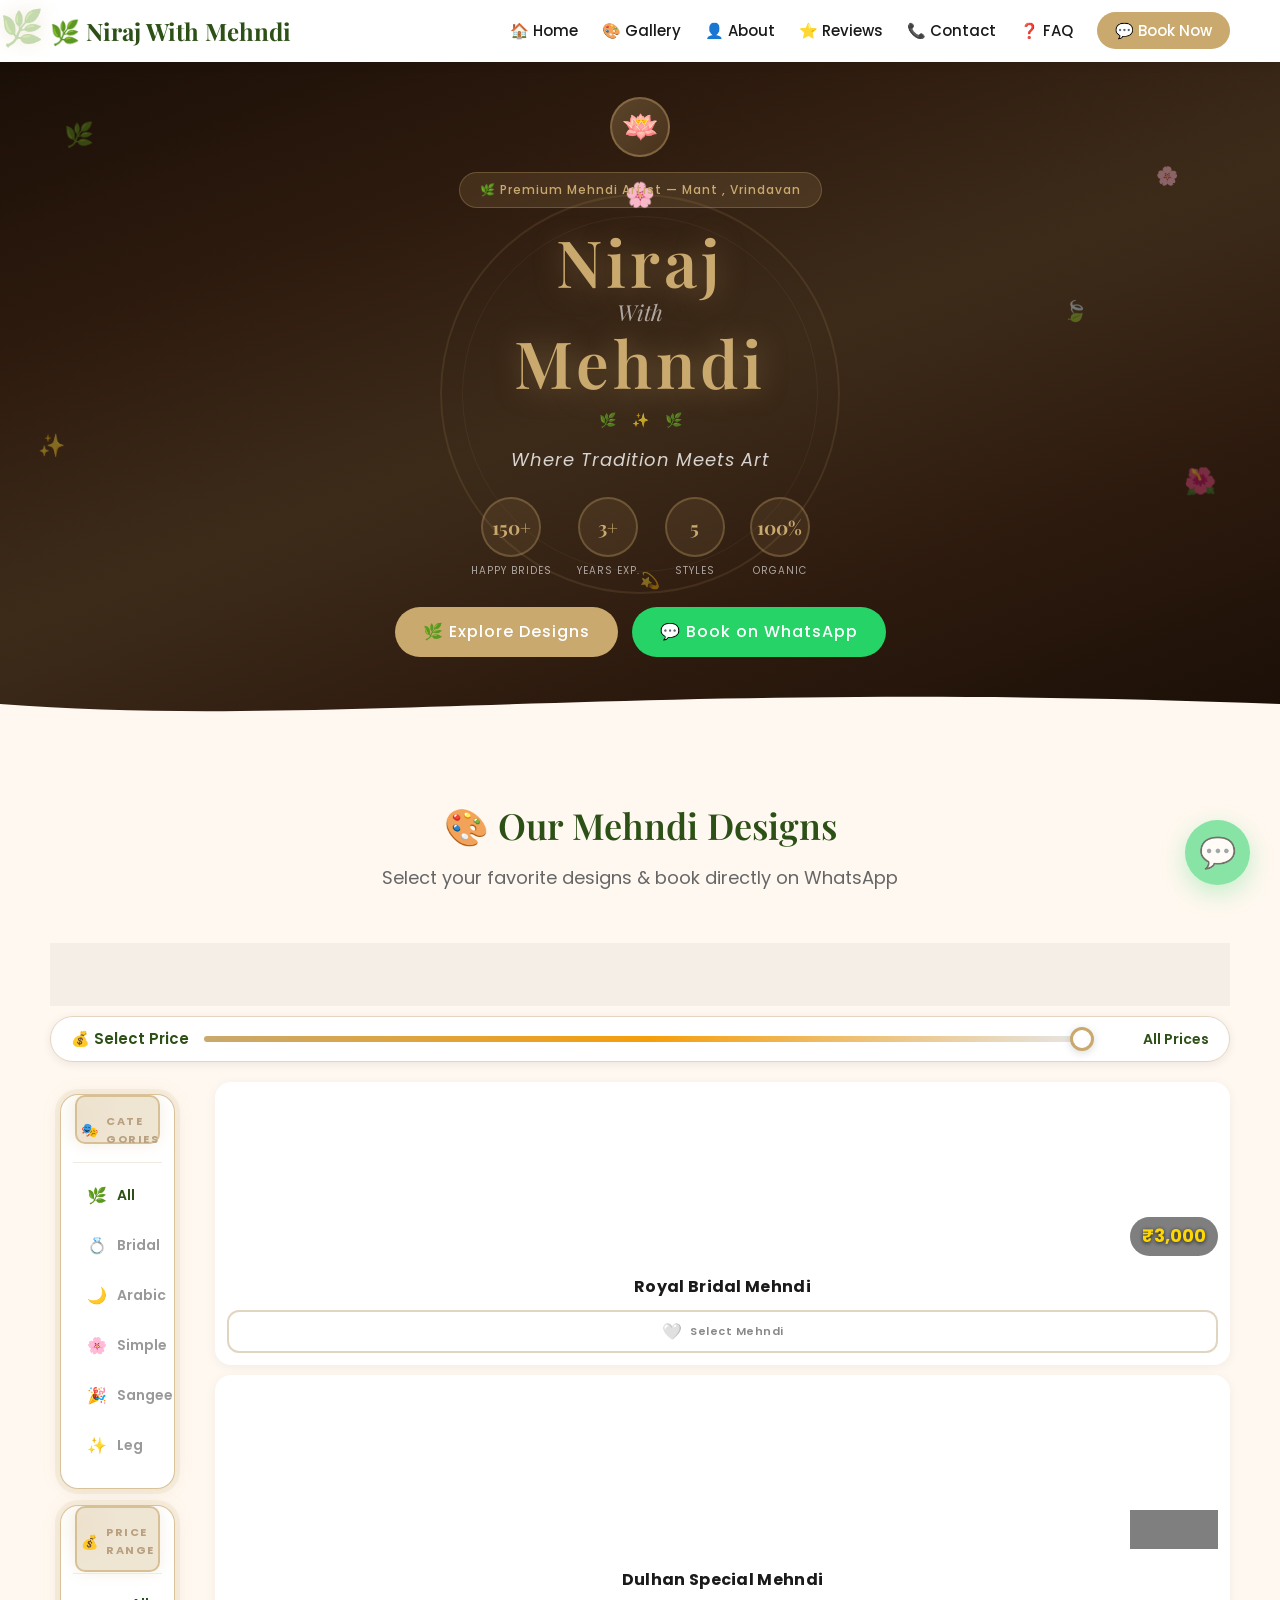
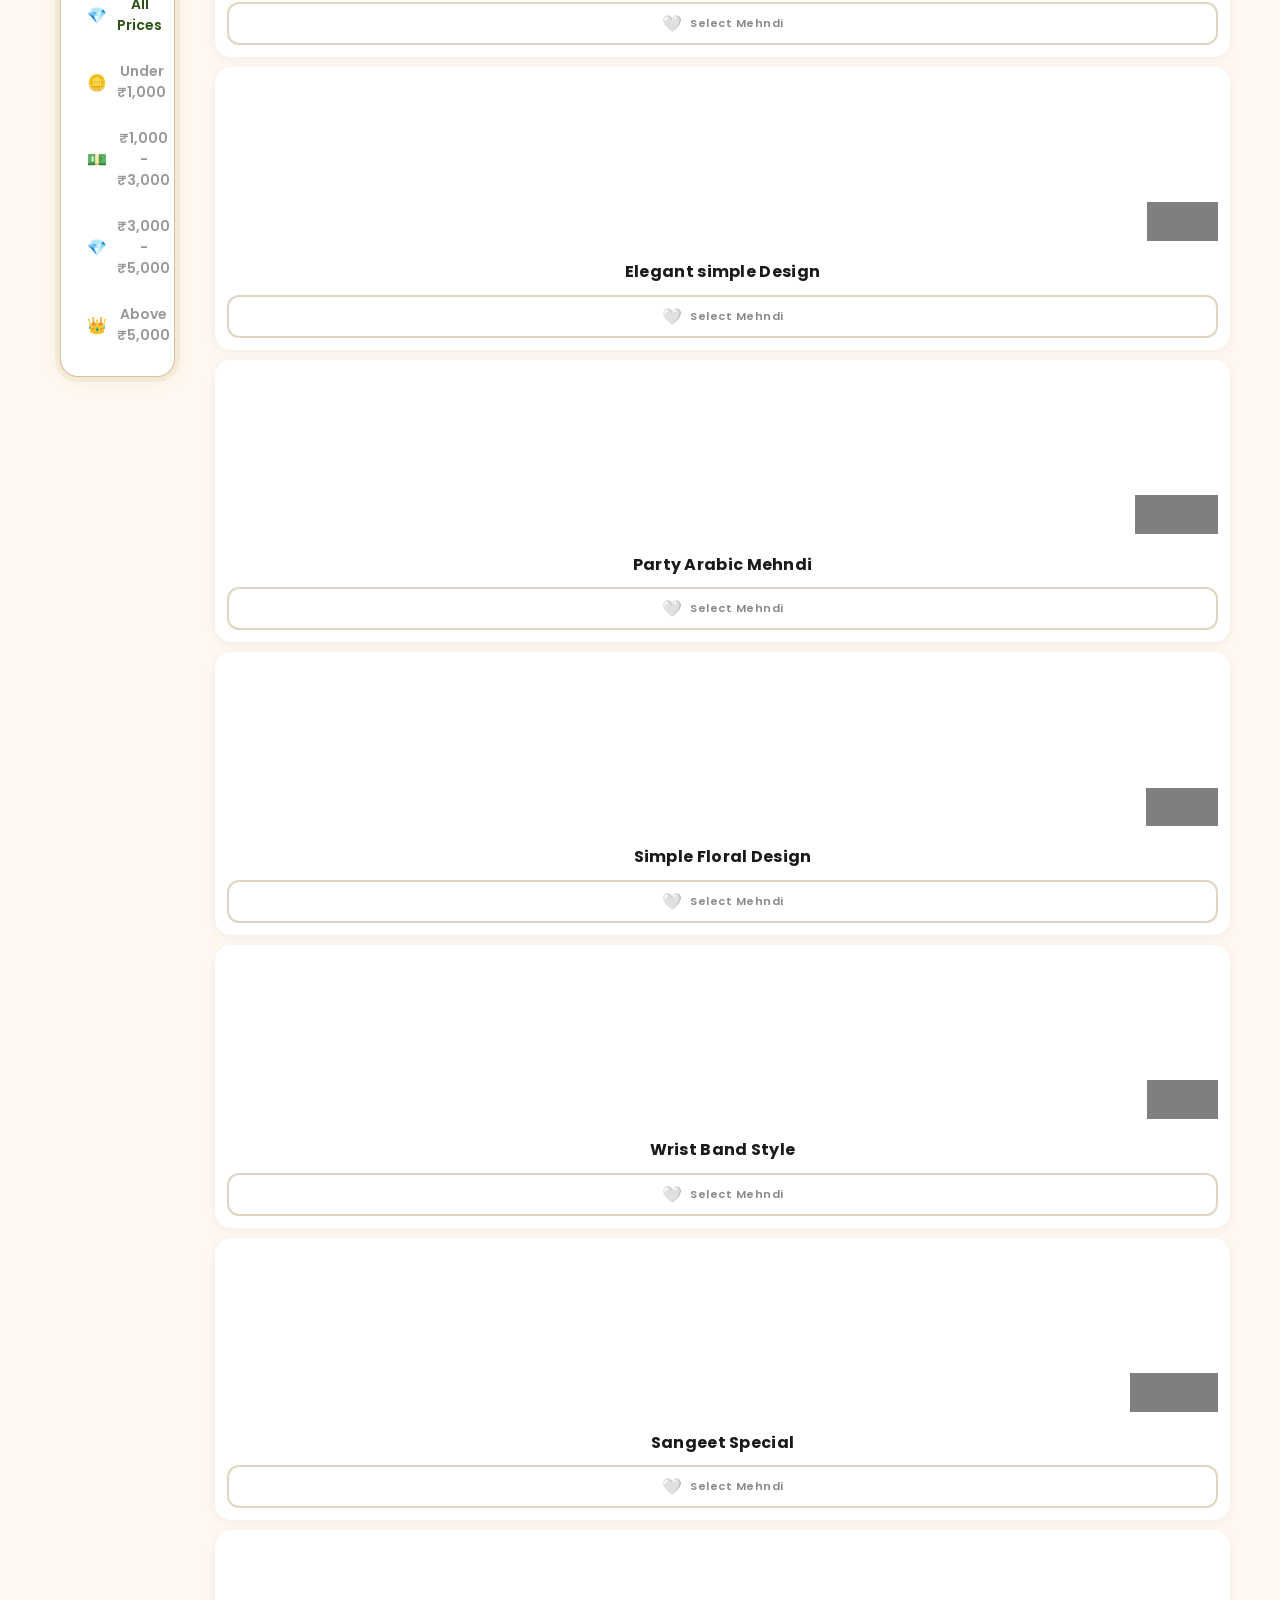
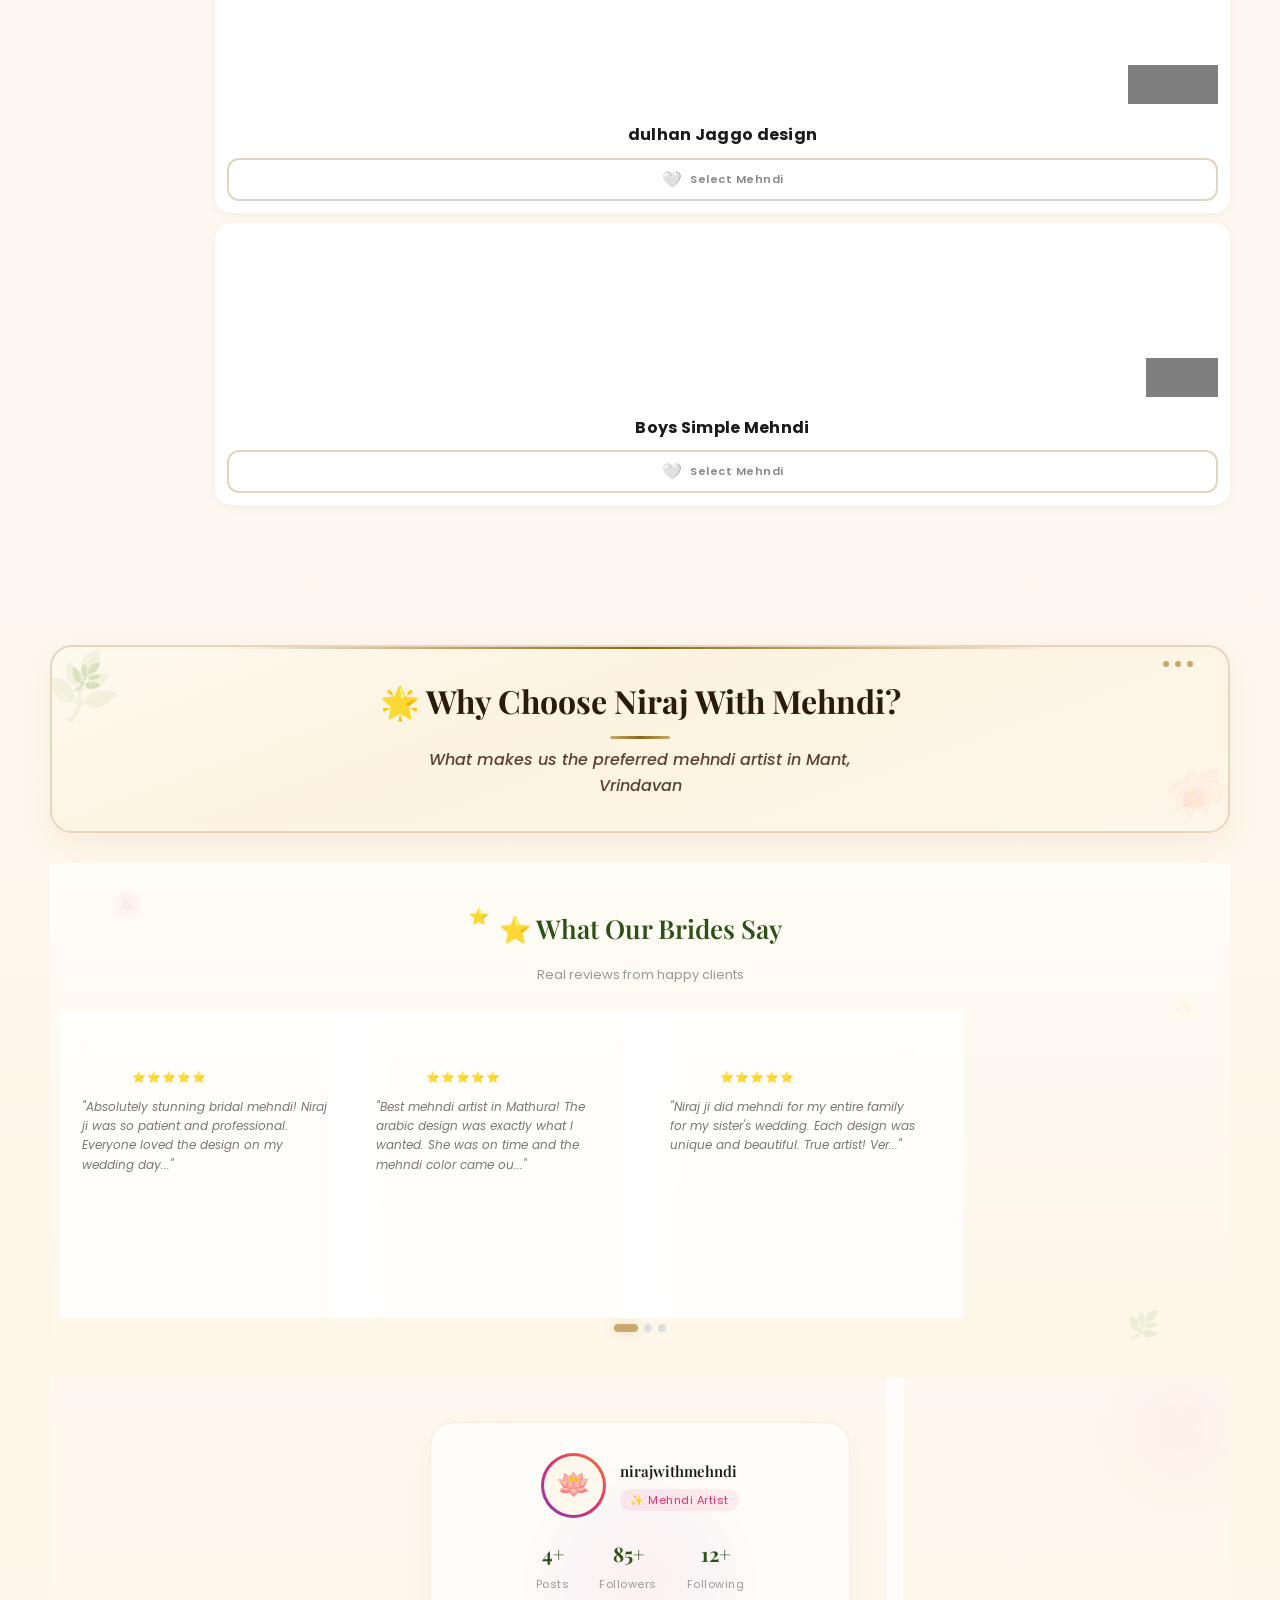
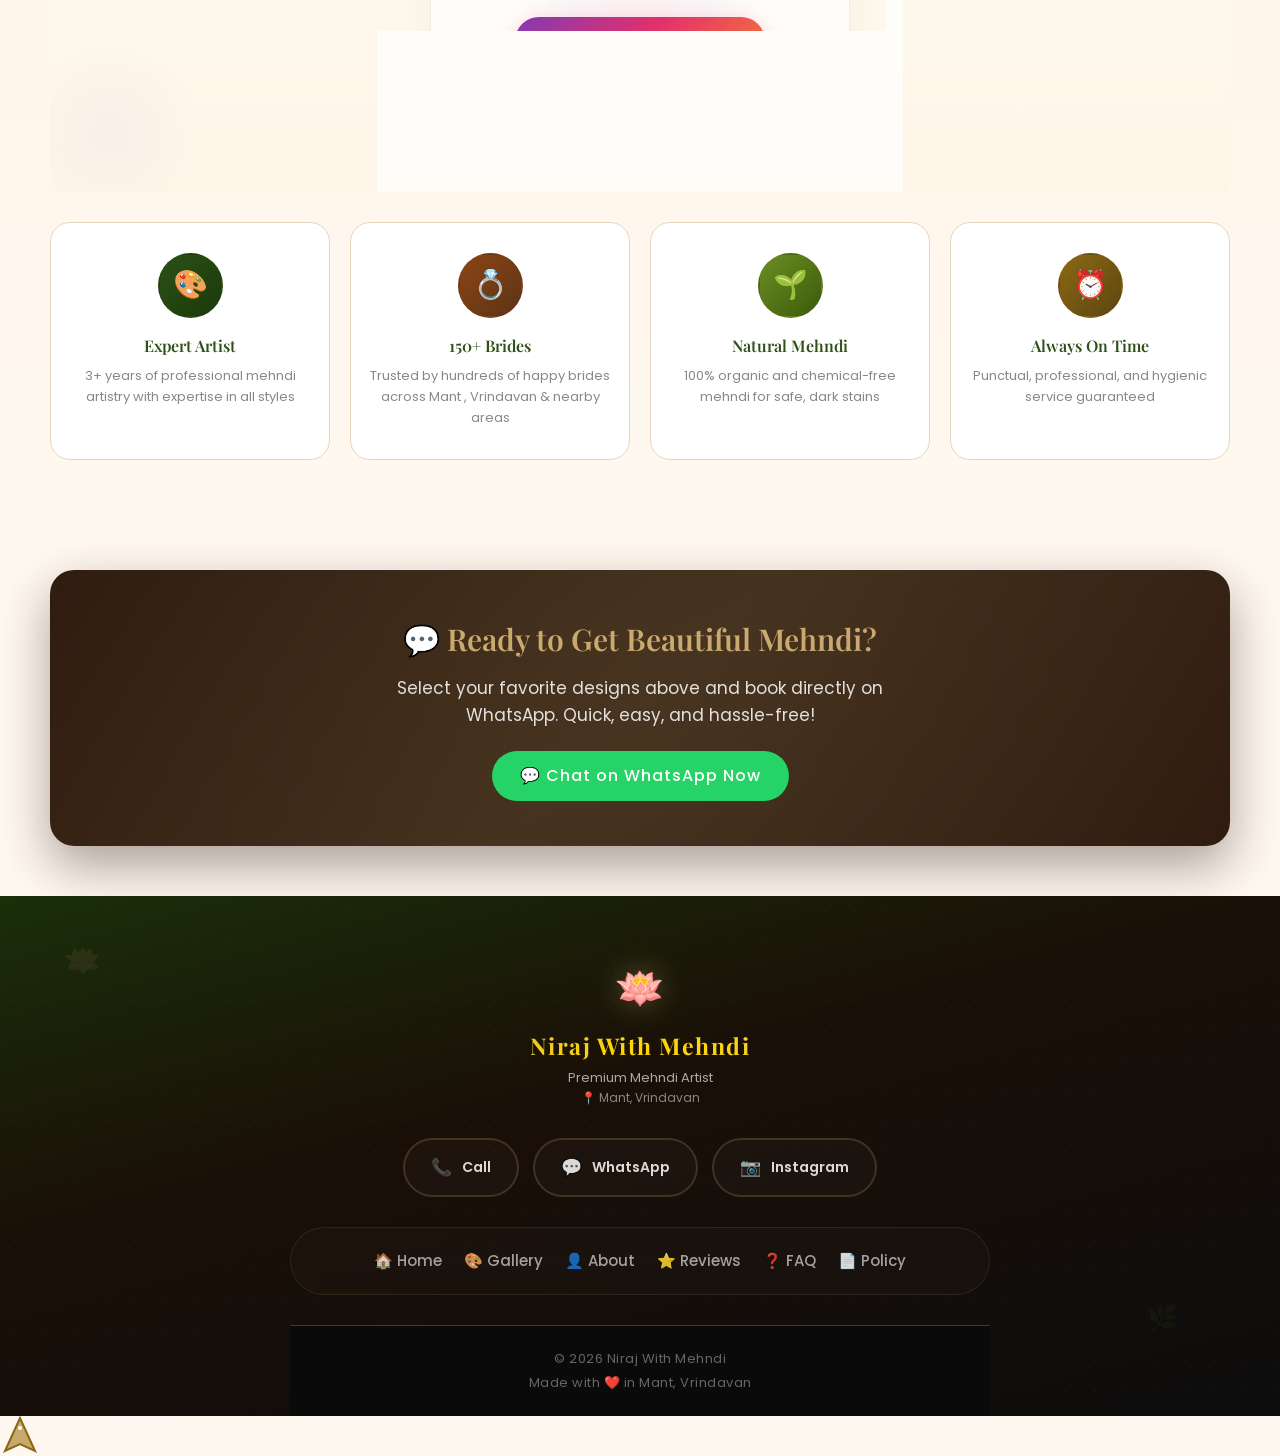
==== commit a6cc0442: "Update index.html" ====
--- a/index.html
+++ b/index.html
@@ -403,13 +403,7 @@
                             <span class="input-icon">📍</span>
                             <span class="location-text" id="locationText">Tap to share location</span>
                             <span class="location-status" id="locationStatus"></span>
-                        </div>
-                        <div class="input-box selfie-box" id="selfieBox" data-label="Photo (Optional)">
-                            <span class="input-icon">📸</span>
-                            <span class="selfie-text">Add photo (optional)</span>
-                            <input type="file" id="selfieInput" accept="image/*" capture="user" style="display:none;">
-                            <img id="selfiePreview" class="selfie-preview hidden" src="" alt="Preview">
-                        </div>
+                        </div
                     </div>
                 </div>
                 <div class="booking-total" id="bookingTotal">💰 Total: ₹0</div>
--- a/css/gallery.css
+++ b/css/gallery.css
@@ -1171,9 +1171,6 @@
 .location-box.shared { border-color: #22c55e; background: #f0fdf4; }
 .location-box.shared .location-text { color: #22c55e; }
 
-.selfie-box { cursor: pointer; }
-.selfie-text { font-size: 12px; color: #999; }
-.selfie-preview { width: 26px; height: 26px; border-radius: 50%; object-fit: cover; }
 
 .booking-total { text-align: center; font-size: 15px; font-weight: 700; color: var(--primary); margin-bottom: 6px; }
 
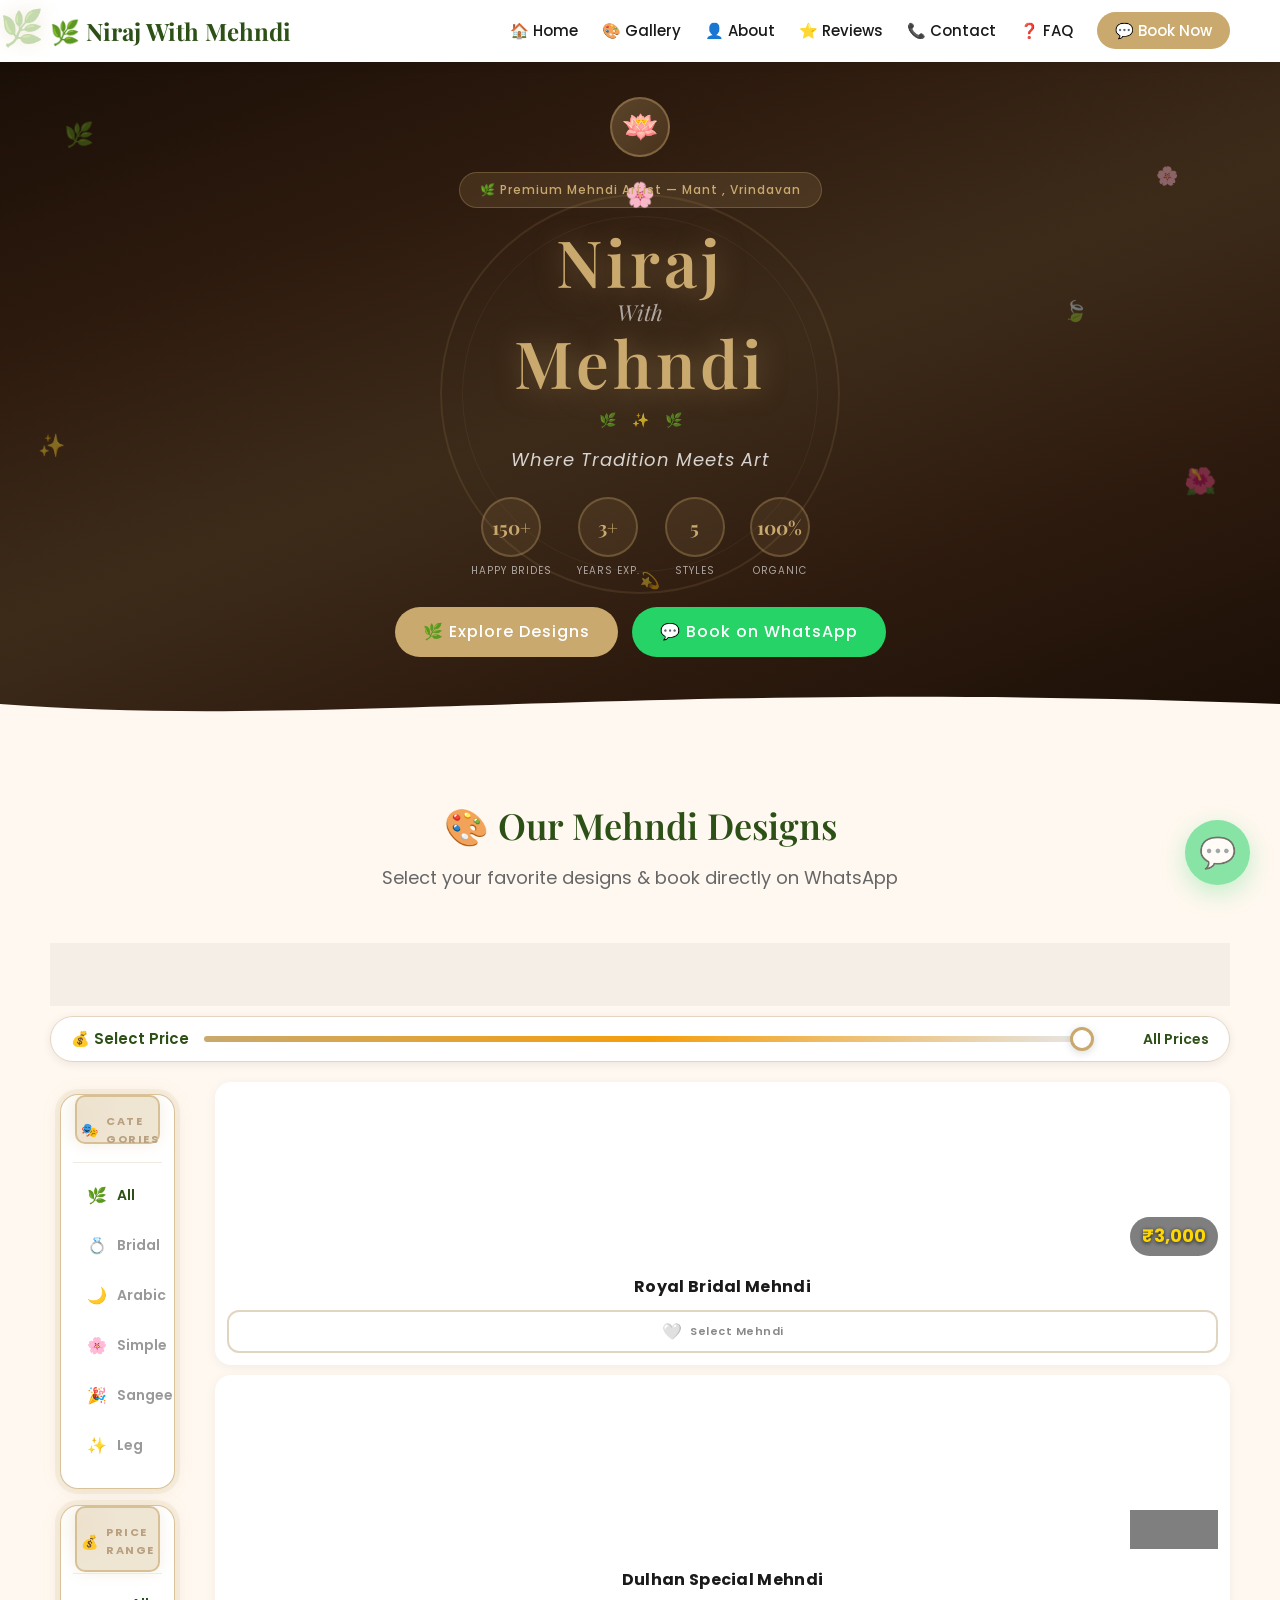
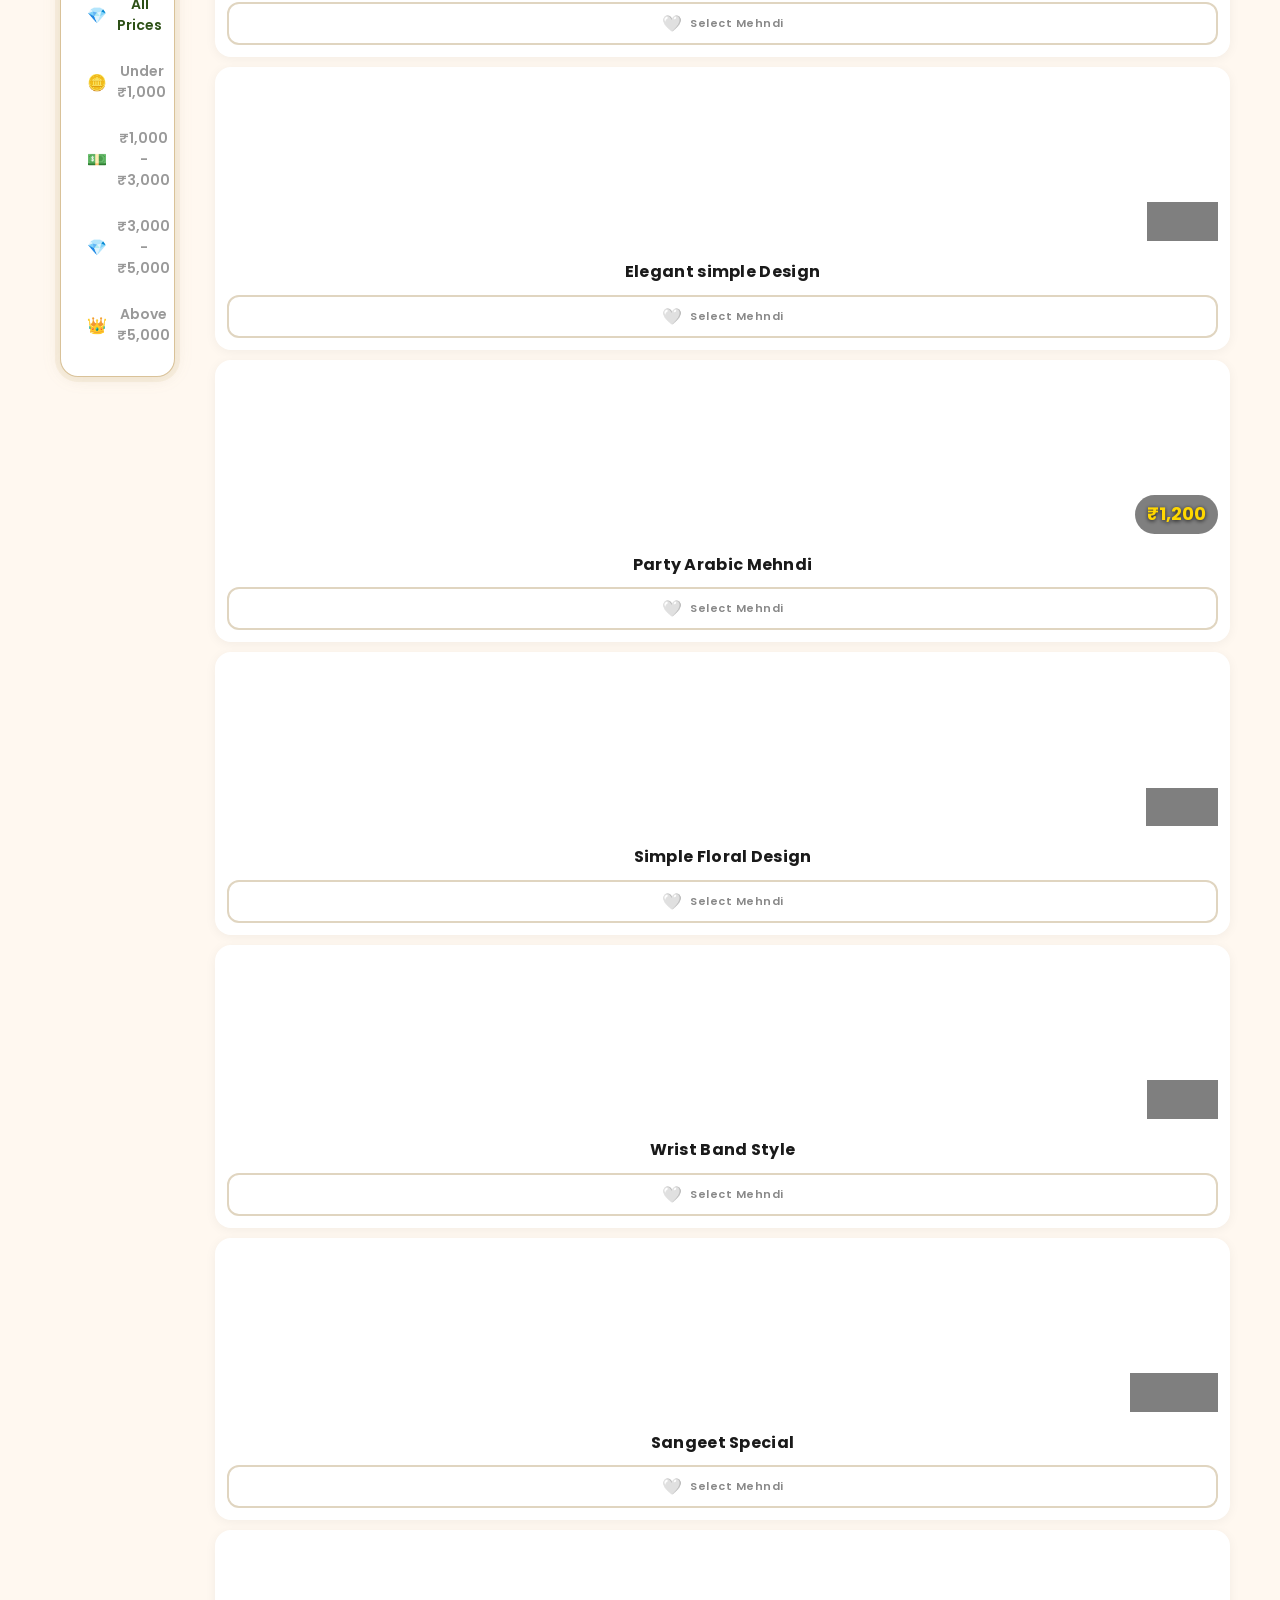
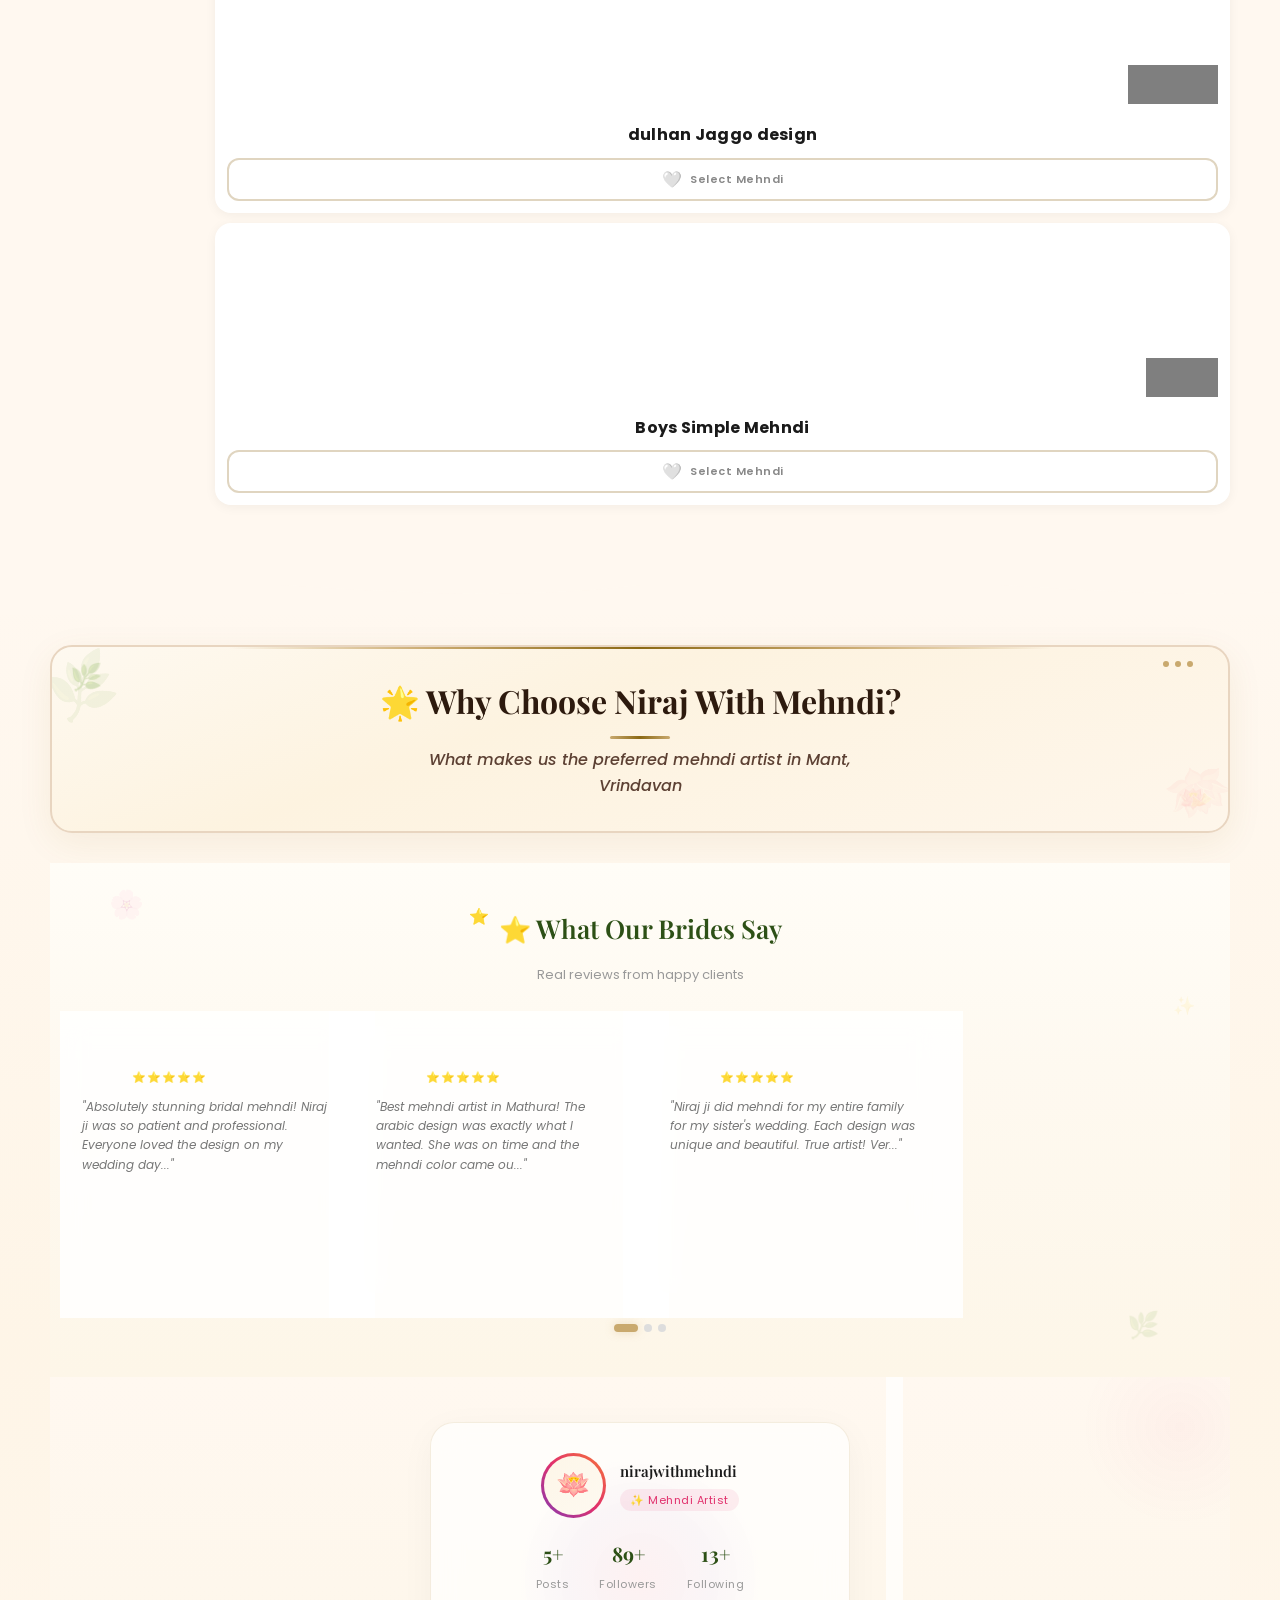
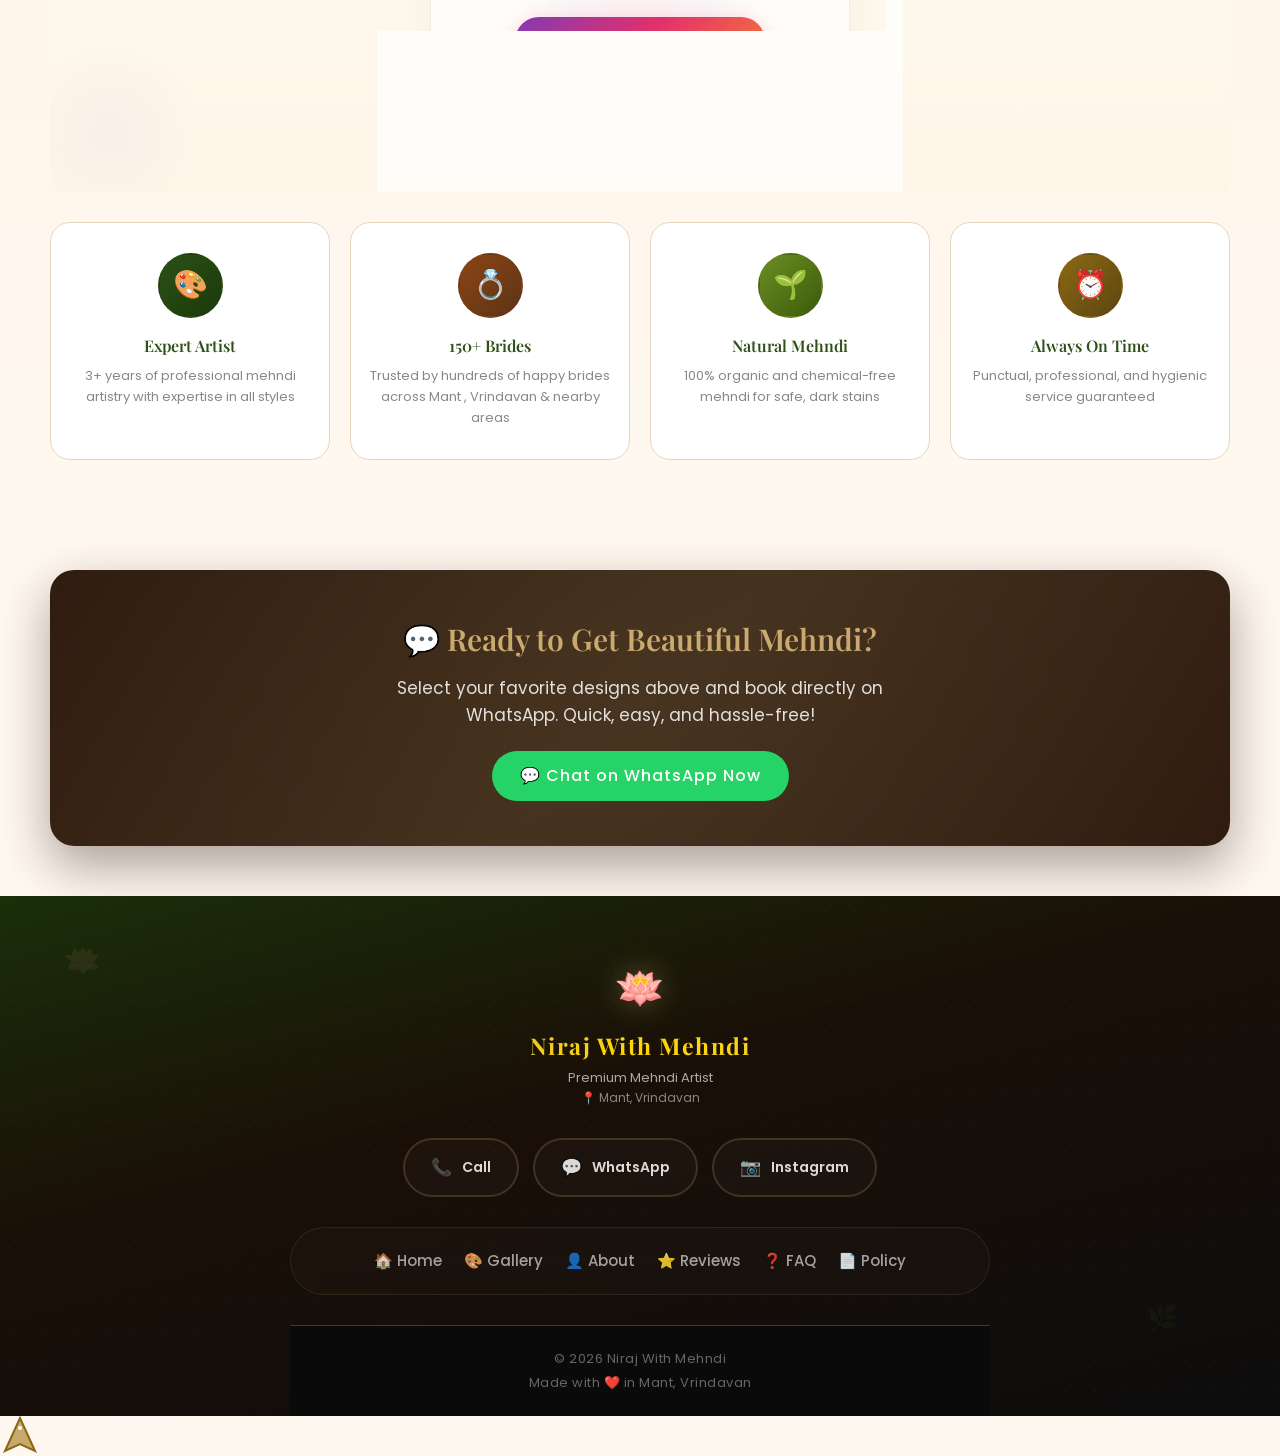
==== commit 7b6586f6: "Update index.html" ====
--- a/index.html
+++ b/index.html
@@ -483,26 +483,42 @@
         });
     }
 </script>
-<!-- Direct Install Popup - Short & Wide -->
+<!-- Direct Install Popup - Smart -->
 <script>
     let deferredPrompt;
     let popupShown = false;
+
+    // Check if already installed
+    function isAppInstalled() {
+        return window.matchMedia('(display-mode: standalone)').matches || 
+               navigator.standalone || 
+               localStorage.getItem('appInstalled') === 'true';
+    }
 
     window.addEventListener('beforeinstallprompt', function(e) {
         e.preventDefault();
         deferredPrompt = e;
     });
 
+    window.addEventListener('appinstalled', function() {
+        localStorage.setItem('appInstalled', 'true');
+    });
+
     window.addEventListener('load', function() {
-        setTimeout(function() {
-            if (!popupShown) {
-                showInstallPopup();
-                popupShown = true;
-            }
-        }, 41000);
+        // Only show if NOT already installed
+        if (!isAppInstalled()) {
+            setTimeout(function() {
+                if (!popupShown) {
+                    showInstallPopup();
+                    popupShown = true;
+                }
+            }, 41000);
+        }
     });
 
     function showInstallPopup() {
+        if (!deferredPrompt) return;
+
         const popup = document.createElement('div');
         popup.className = 'install-popup';
         popup.id = 'installPopup';
@@ -523,16 +539,24 @@
         `;
 
         document.body.appendChild(popup);
-
-        // Slide in animation
-        setTimeout(() => {
-            popup.classList.add('show');
-        }, 100);
+        setTimeout(() => popup.classList.add('show'), 100);
+
+        // Auto hide after 6 seconds
+        const autoHide = setTimeout(() => {
+            if (popup.parentNode) {
+                popup.classList.remove('show');
+                setTimeout(() => { if (popup.parentNode) popup.remove(); }, 400);
+            }
+        }, 6000);
 
         document.getElementById('installBtn').addEventListener('click', function() {
+            clearTimeout(autoHide);
             if (deferredPrompt) {
                 deferredPrompt.prompt();
                 deferredPrompt.userChoice.then(function(result) {
+                    if (result.outcome === 'accepted') {
+                        localStorage.setItem('appInstalled', 'true');
+                    }
                     deferredPrompt = null;
                     popup.classList.remove('show');
                     setTimeout(() => popup.remove(), 400);
@@ -543,6 +567,7 @@
         });
 
         document.getElementById('installClose').addEventListener('click', function() {
+            clearTimeout(autoHide);
             popup.classList.remove('show');
             setTimeout(() => popup.remove(), 400);
         });
@@ -554,12 +579,10 @@
             navigator.serviceWorker.register('service-worker.js')
                 .then(function(registration) {
                     console.log('✅ SW registered');
-                    // Auto update on new version
                     registration.addEventListener('updatefound', function() {
                         const newWorker = registration.installing;
                         newWorker.addEventListener('statechange', function() {
                             if (newWorker.state === 'installed' && navigator.serviceWorker.controller) {
-                                // New version available - reload
                                 window.location.reload();
                             }
                         });
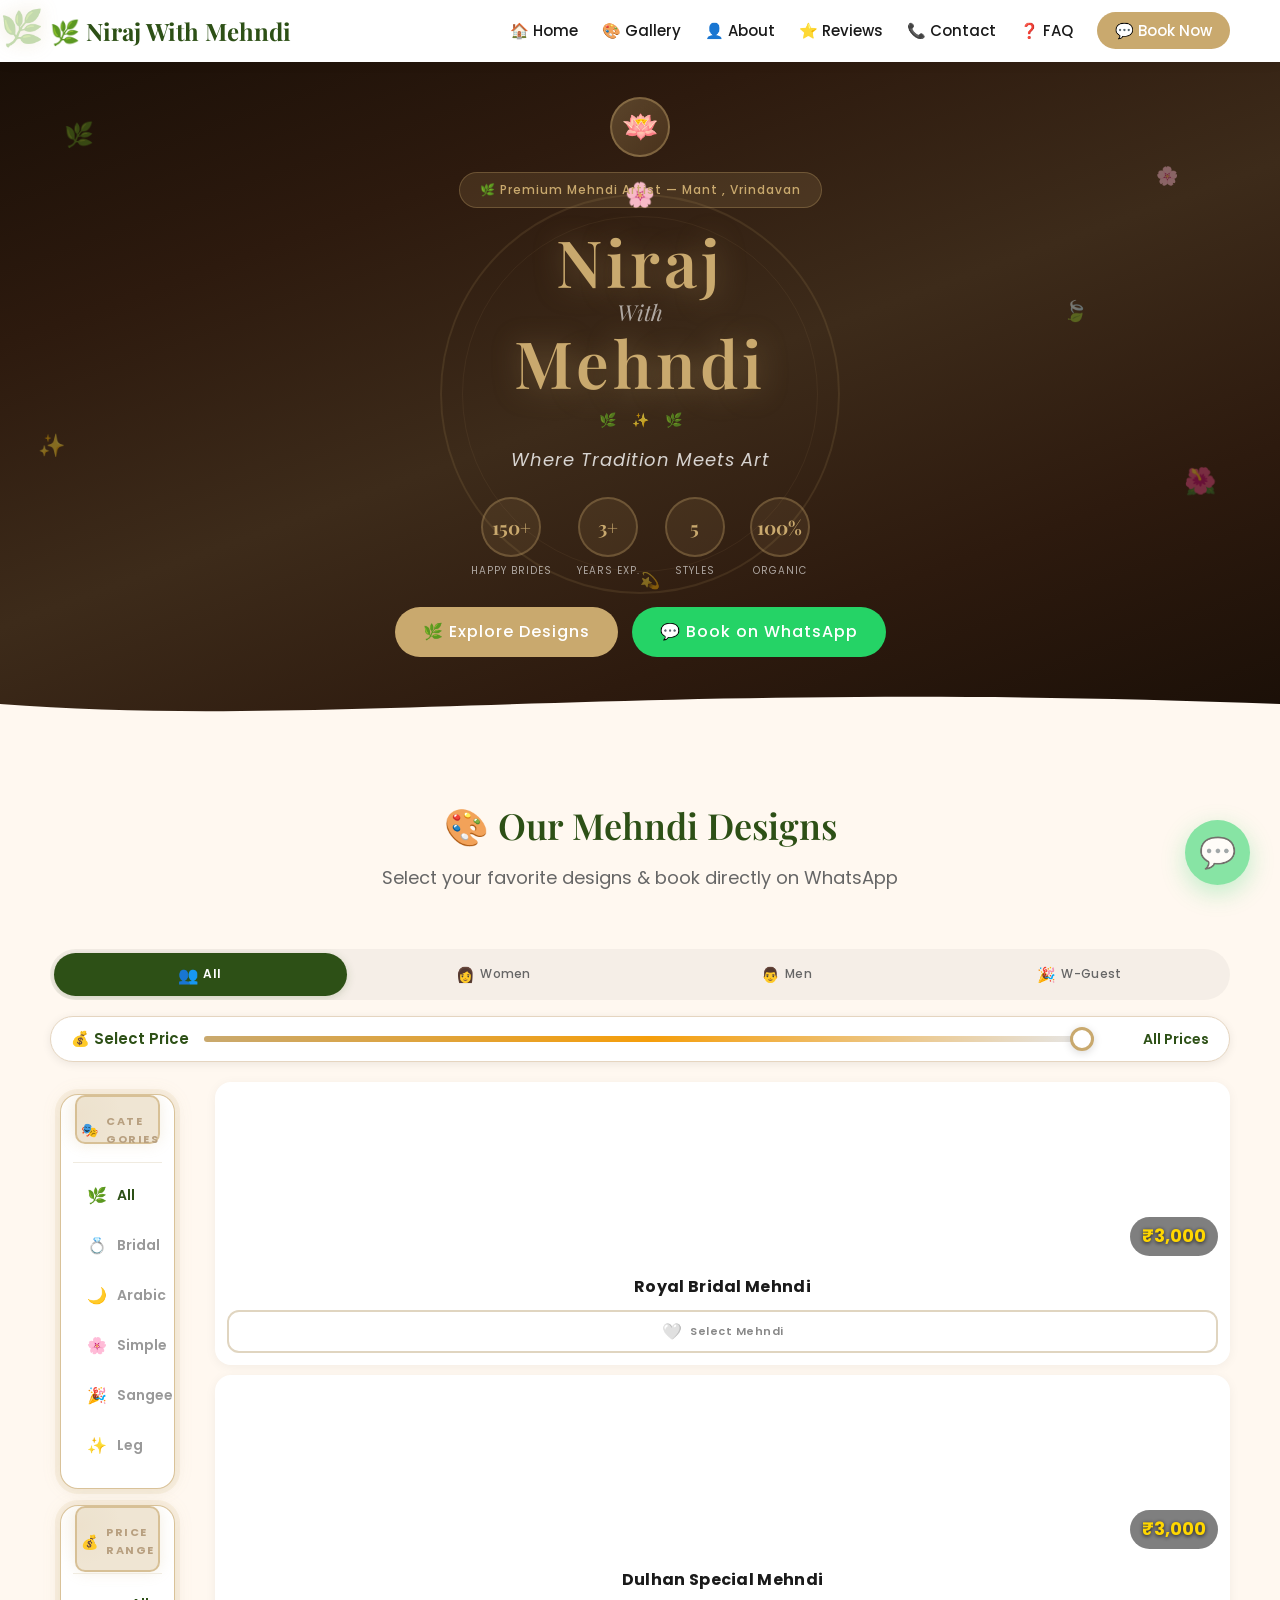
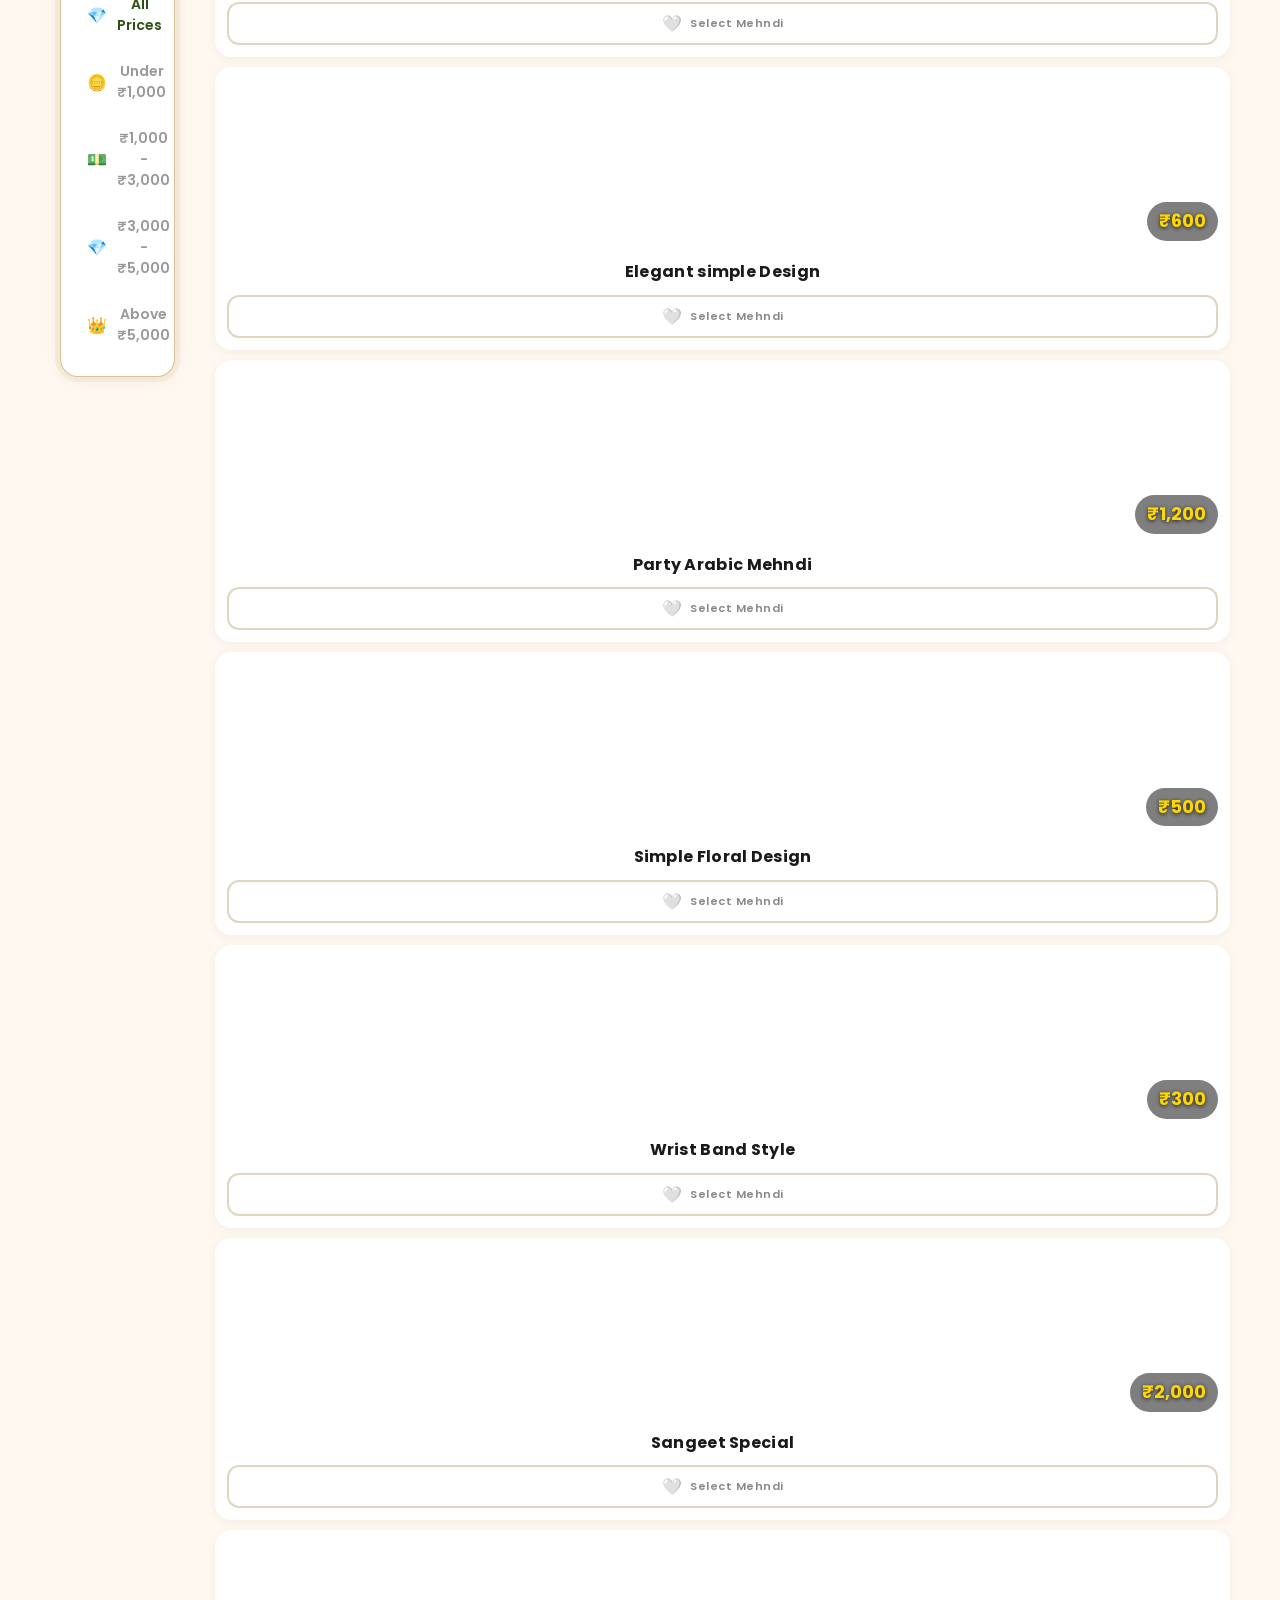
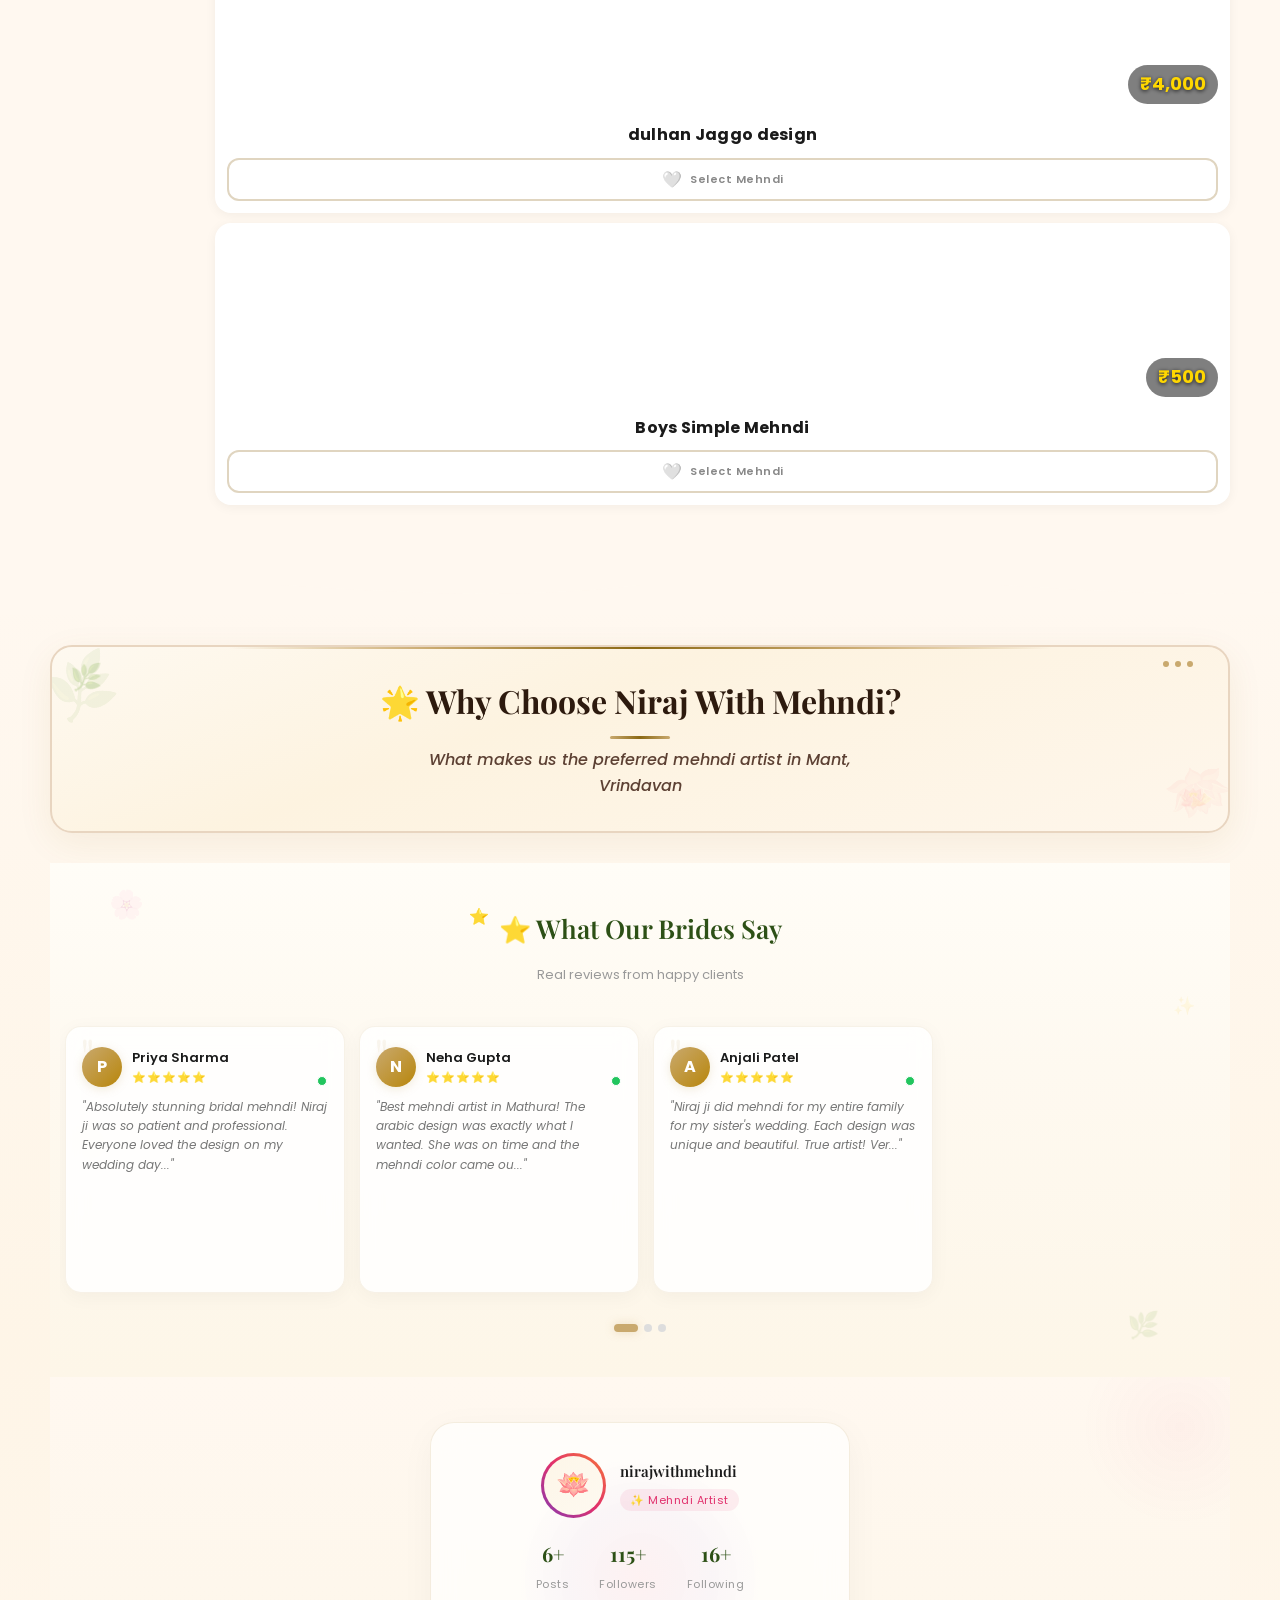
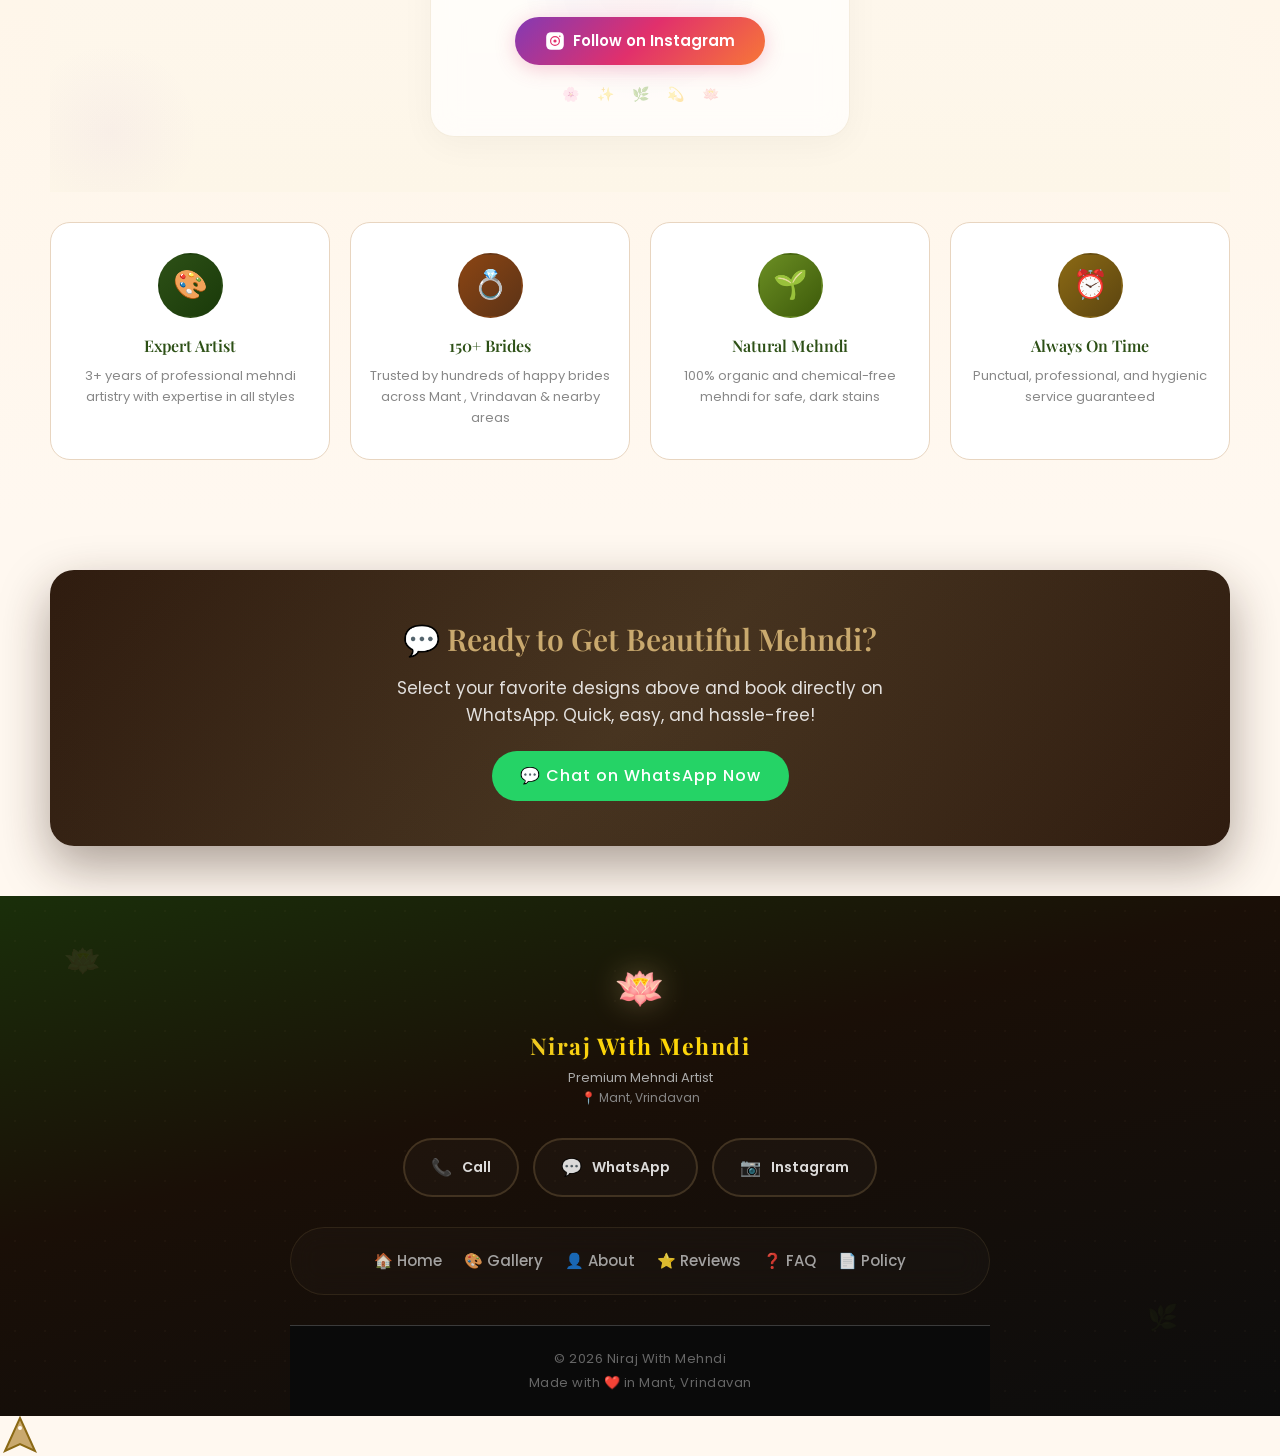
==== commit a2e70901: "Update index.html" ====
--- a/index.html
+++ b/index.html
@@ -483,42 +483,26 @@
         });
     }
 </script>
-<!-- Direct Install Popup - Smart -->
+<!-- Direct Install Popup - Short & Wide -->
 <script>
     let deferredPrompt;
     let popupShown = false;
-
-    // Check if already installed
-    function isAppInstalled() {
-        return window.matchMedia('(display-mode: standalone)').matches || 
-               navigator.standalone || 
-               localStorage.getItem('appInstalled') === 'true';
-    }
 
     window.addEventListener('beforeinstallprompt', function(e) {
         e.preventDefault();
         deferredPrompt = e;
     });
 
-    window.addEventListener('appinstalled', function() {
-        localStorage.setItem('appInstalled', 'true');
+    window.addEventListener('load', function() {
+        setTimeout(function() {
+            if (!popupShown) {
+                showInstallPopup();
+                popupShown = true;
+            }
+        }, 41000);
     });
 
-    window.addEventListener('load', function() {
-        // Only show if NOT already installed
-        if (!isAppInstalled()) {
-            setTimeout(function() {
-                if (!popupShown) {
-                    showInstallPopup();
-                    popupShown = true;
-                }
-            }, 41000);
-        }
-    });
-
     function showInstallPopup() {
-        if (!deferredPrompt) return;
-
         const popup = document.createElement('div');
         popup.className = 'install-popup';
         popup.id = 'installPopup';
@@ -539,24 +523,16 @@
         `;
 
         document.body.appendChild(popup);
-        setTimeout(() => popup.classList.add('show'), 100);
-
-        // Auto hide after 6 seconds
-        const autoHide = setTimeout(() => {
-            if (popup.parentNode) {
-                popup.classList.remove('show');
-                setTimeout(() => { if (popup.parentNode) popup.remove(); }, 400);
-            }
-        }, 6000);
+
+        // Slide in animation
+        setTimeout(() => {
+            popup.classList.add('show');
+        }, 100);
 
         document.getElementById('installBtn').addEventListener('click', function() {
-            clearTimeout(autoHide);
             if (deferredPrompt) {
                 deferredPrompt.prompt();
                 deferredPrompt.userChoice.then(function(result) {
-                    if (result.outcome === 'accepted') {
-                        localStorage.setItem('appInstalled', 'true');
-                    }
                     deferredPrompt = null;
                     popup.classList.remove('show');
                     setTimeout(() => popup.remove(), 400);
@@ -567,7 +543,6 @@
         });
 
         document.getElementById('installClose').addEventListener('click', function() {
-            clearTimeout(autoHide);
             popup.classList.remove('show');
             setTimeout(() => popup.remove(), 400);
         });
@@ -579,10 +554,12 @@
             navigator.serviceWorker.register('service-worker.js')
                 .then(function(registration) {
                     console.log('✅ SW registered');
+                    // Auto update on new version
                     registration.addEventListener('updatefound', function() {
                         const newWorker = registration.installing;
                         newWorker.addEventListener('statechange', function() {
                             if (newWorker.state === 'installed' && navigator.serviceWorker.controller) {
+                                // New version available - reload
                                 window.location.reload();
                             }
                         });
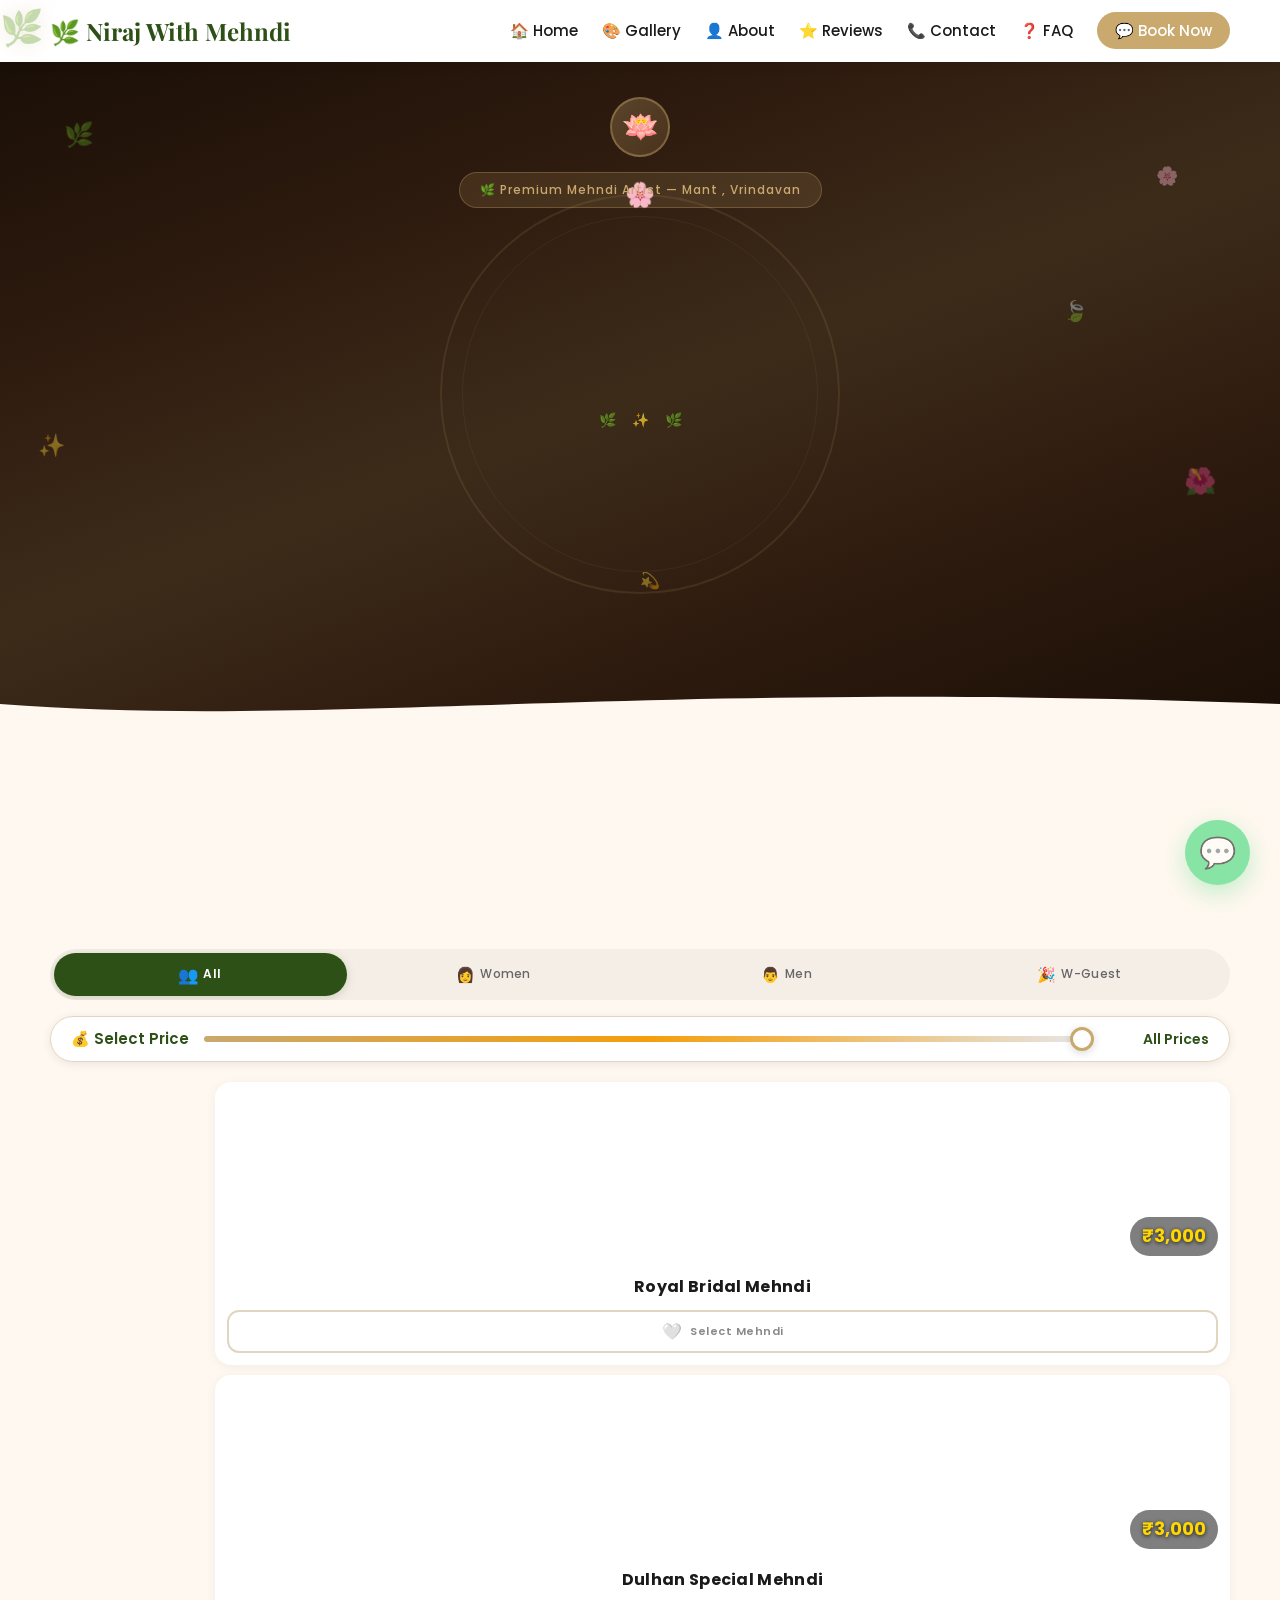
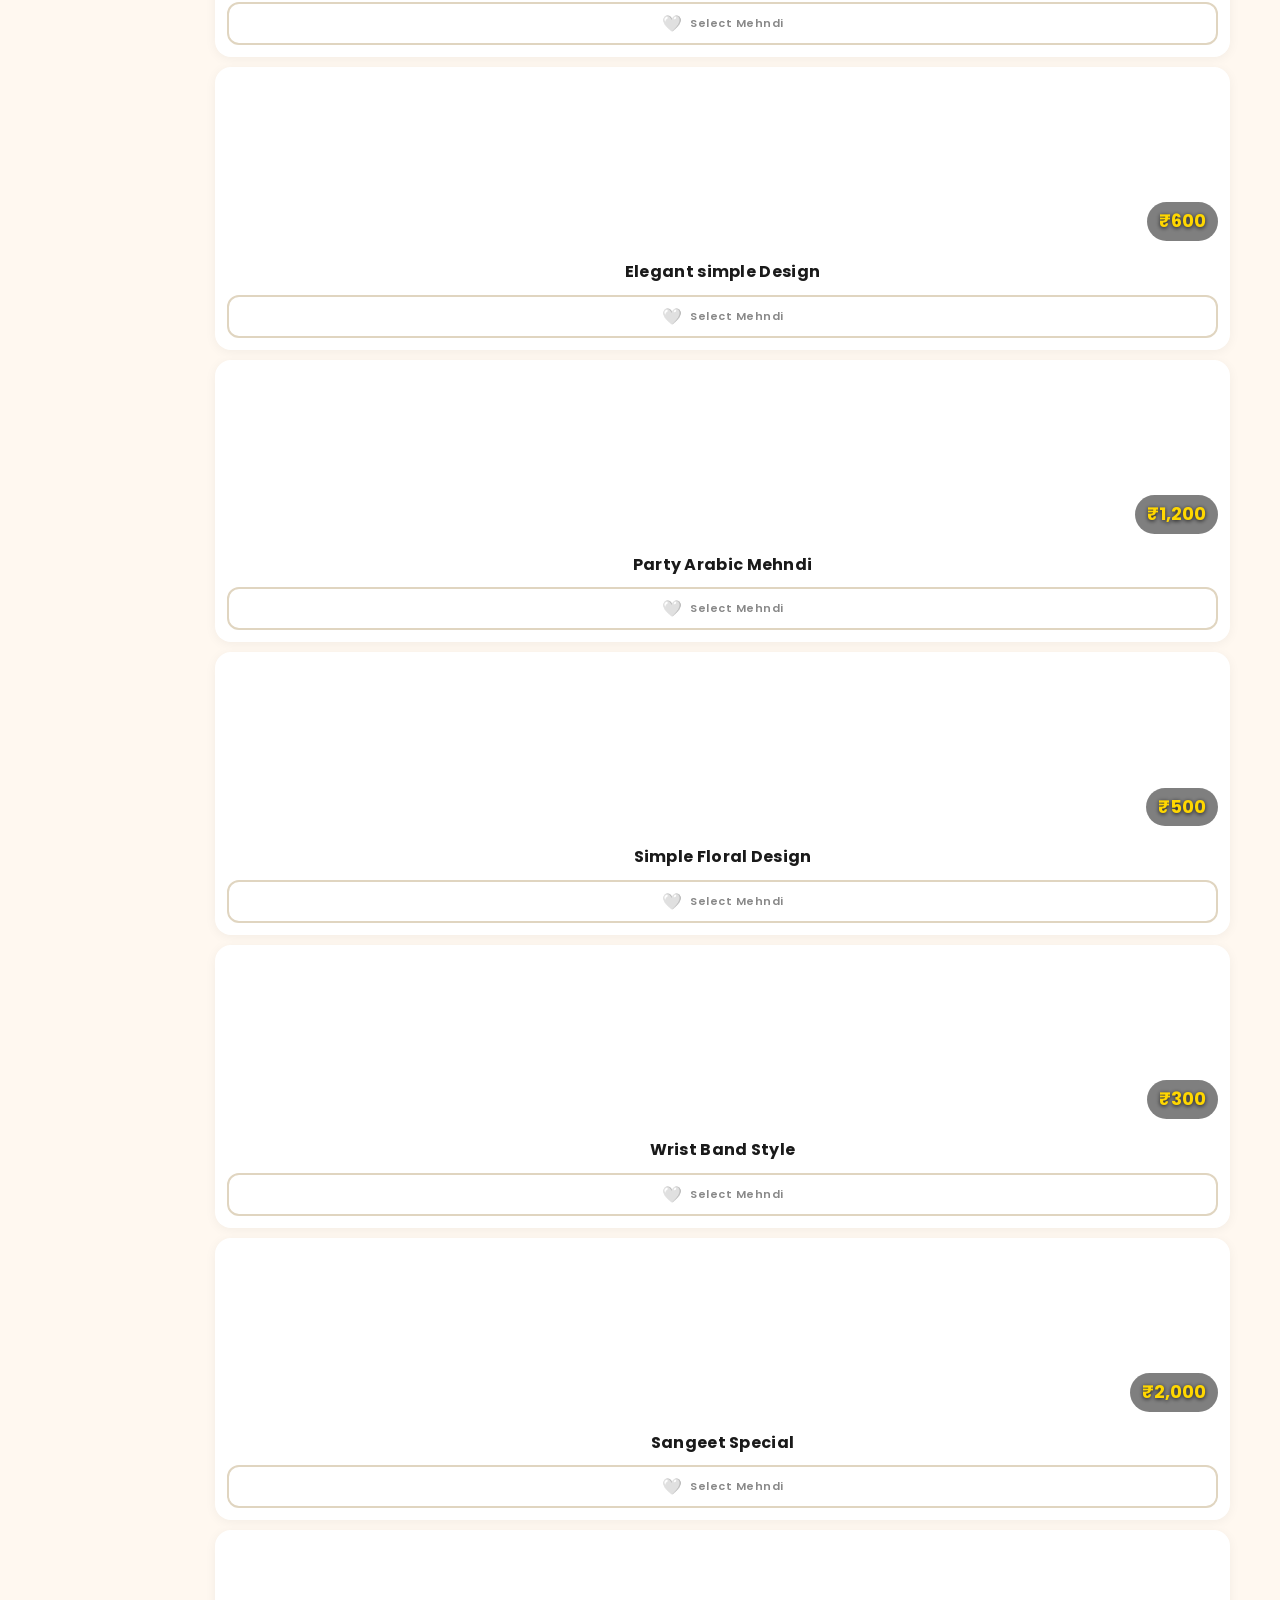
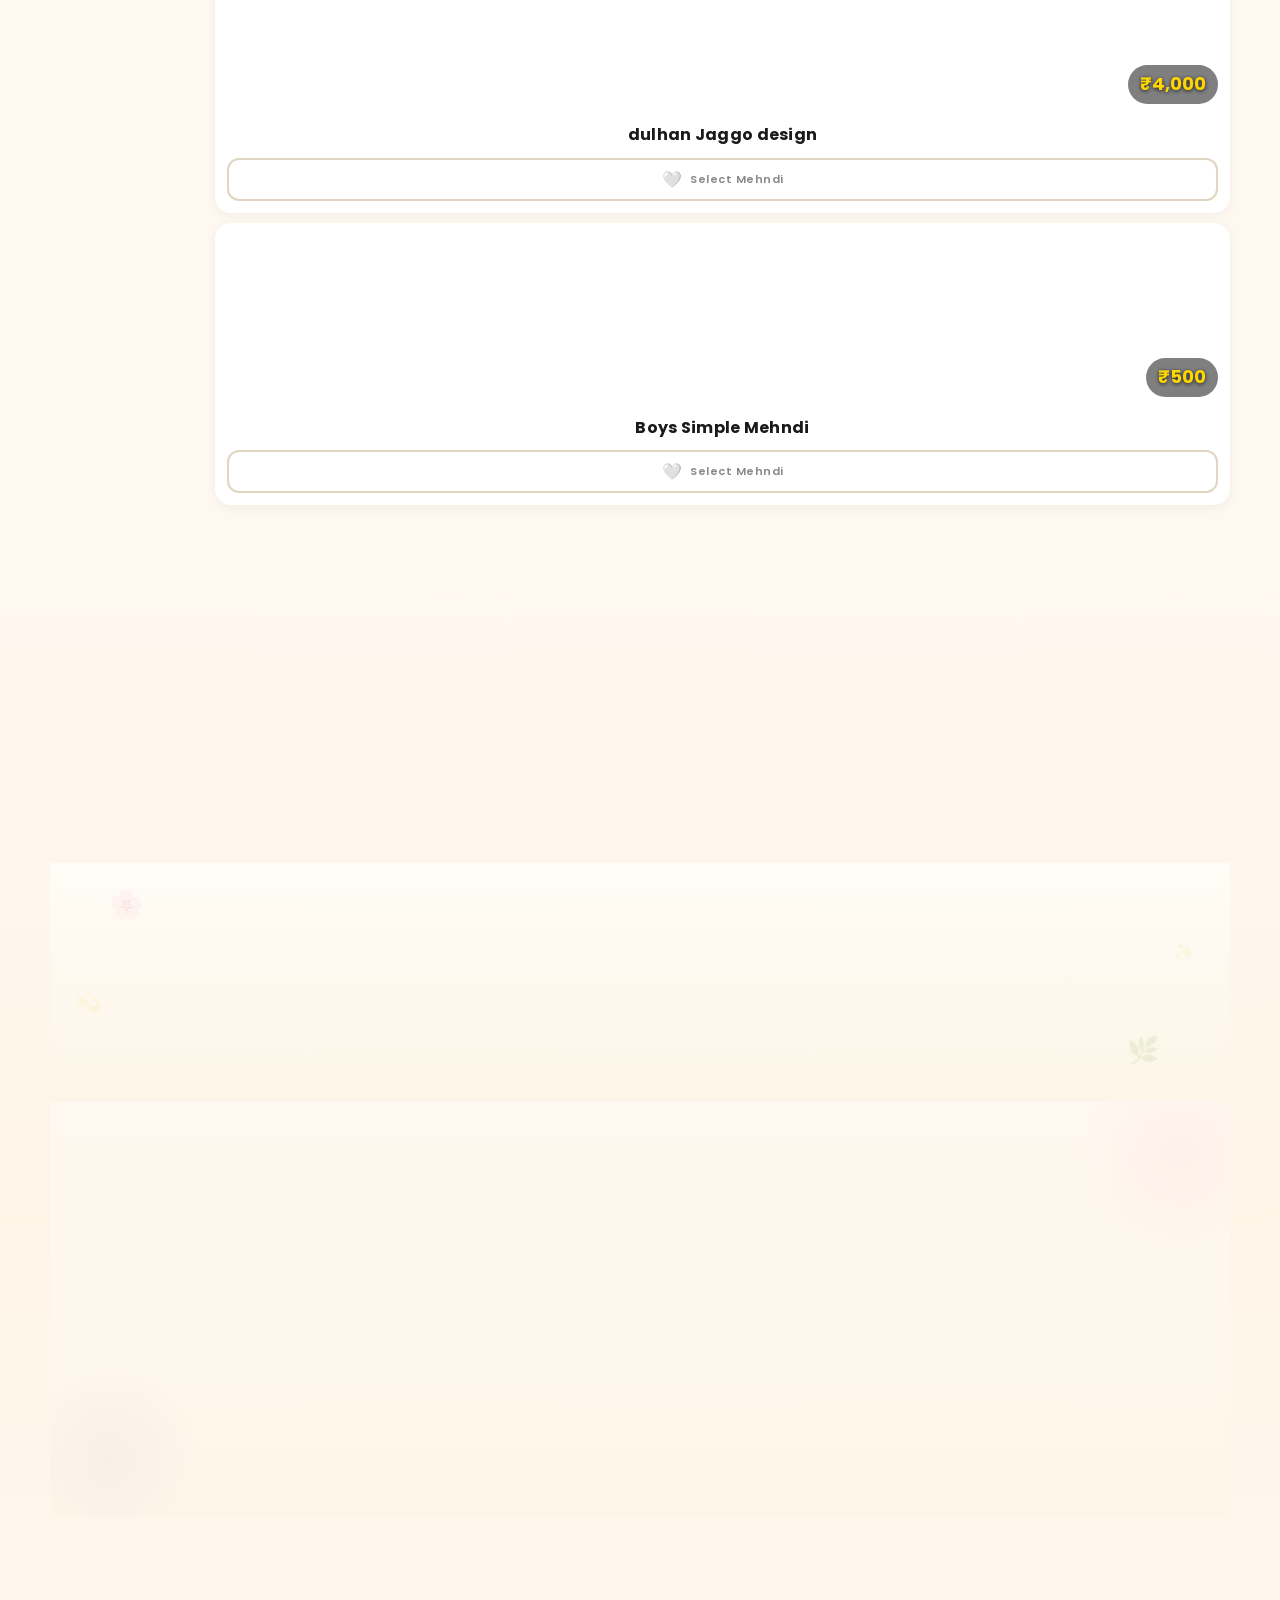
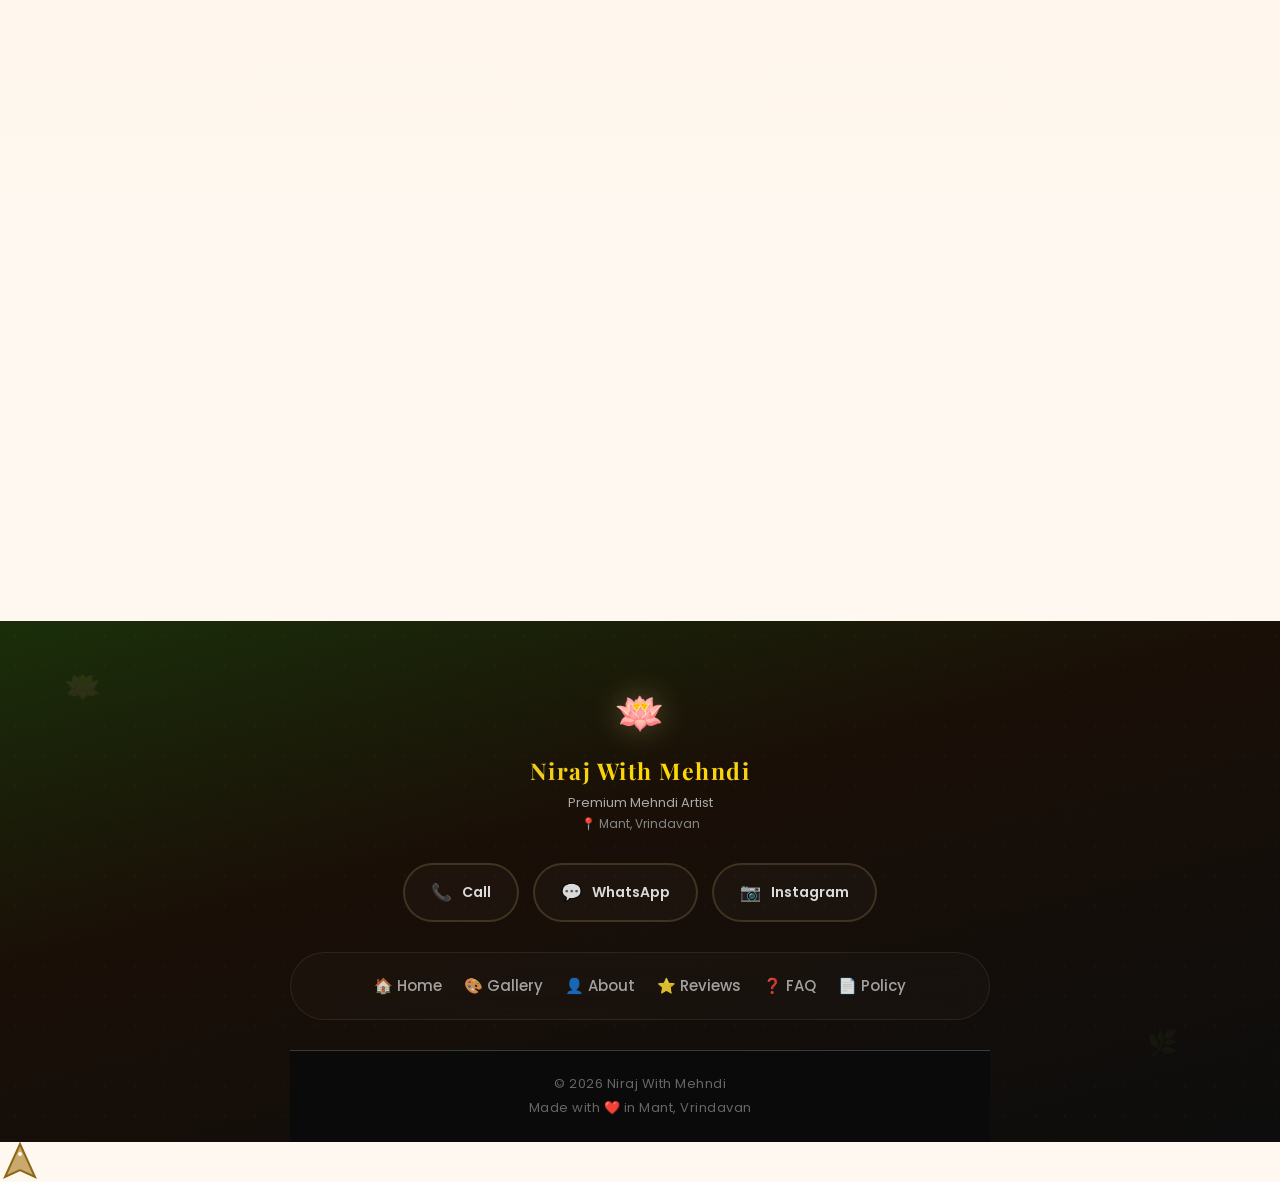
==== commit d82f2437: "Update index.html" ====
--- a/index.html
+++ b/index.html
@@ -399,7 +399,7 @@
                         </div>
                     </div>
                     <div class="input-row">
-                        <div class="input-box location-box" id="locationBox" data-label="Location (Optional)">
+                 <div class="input-box location-box" id="locationBox" data-label="Location (Auto)">
                             <span class="input-icon">📍</span>
                             <span class="location-text" id="locationText">Tap to share location</span>
                             <span class="location-status" id="locationStatus"></span>
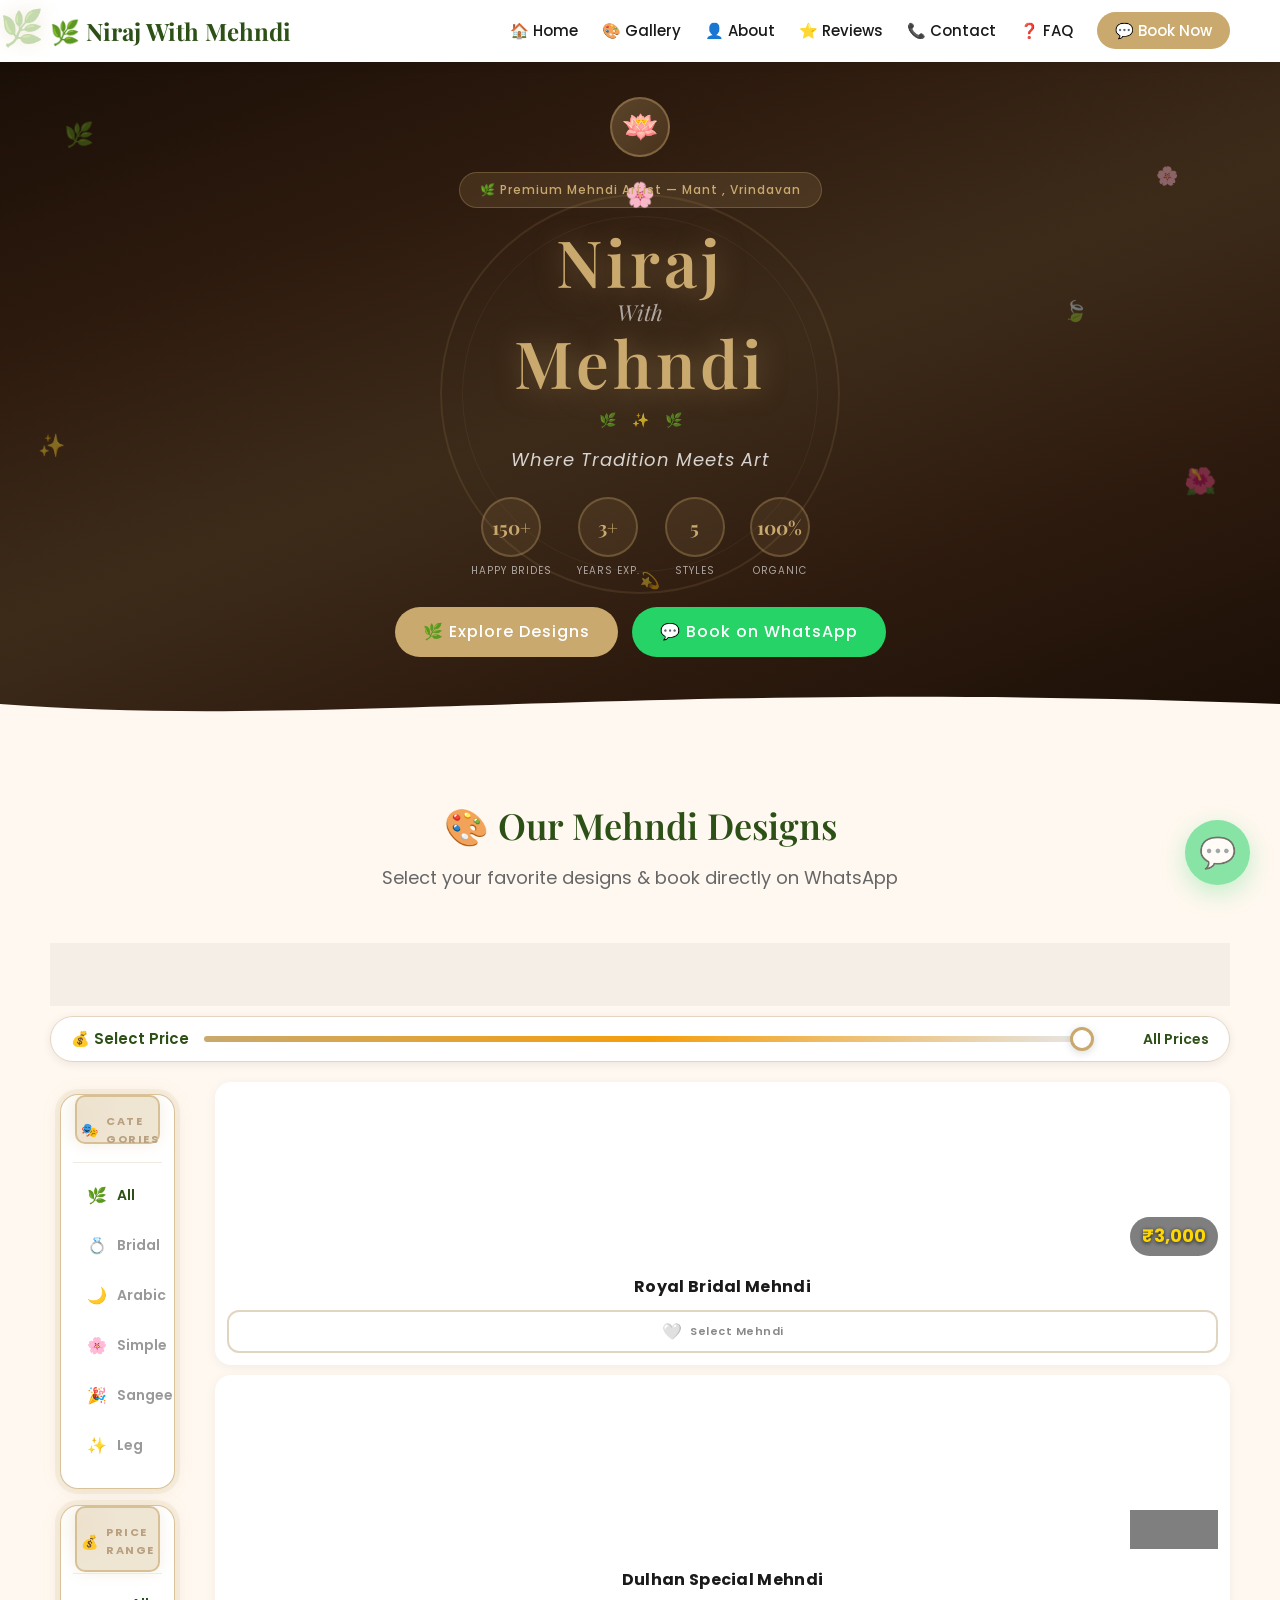
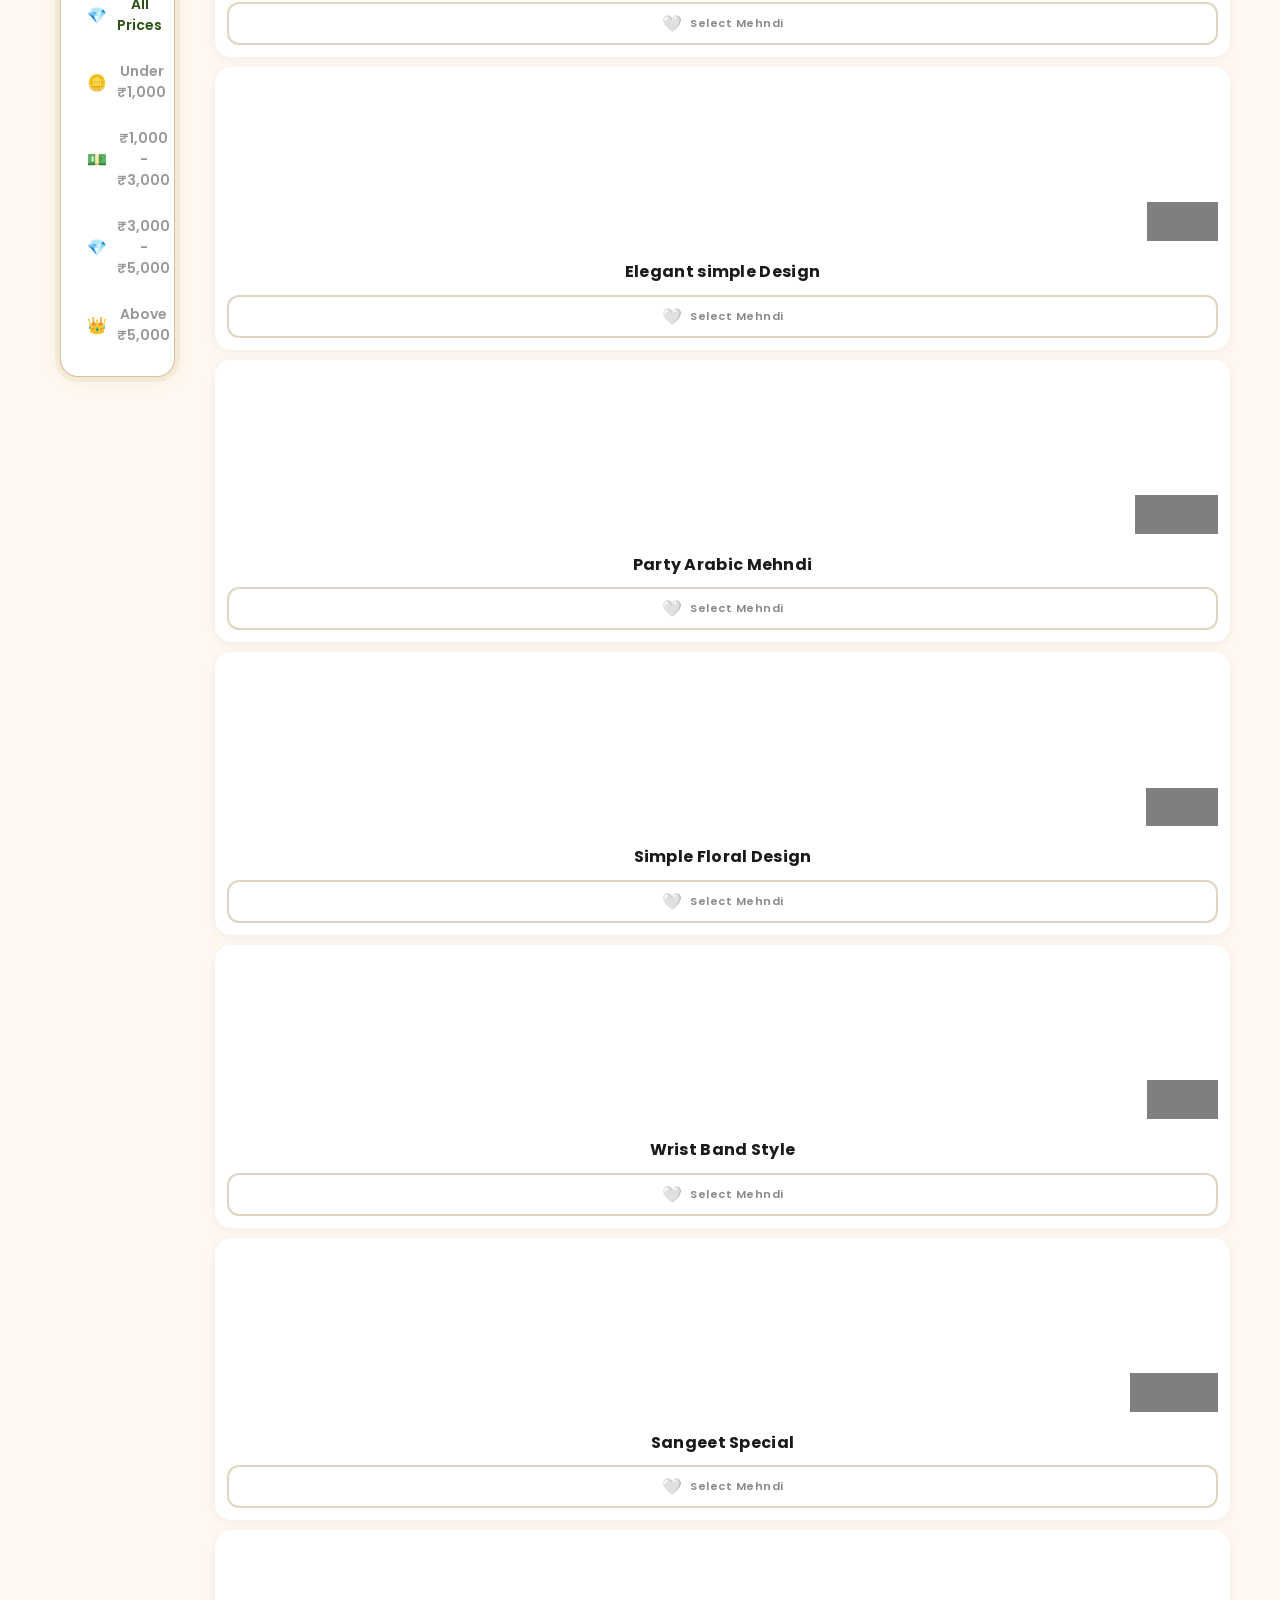
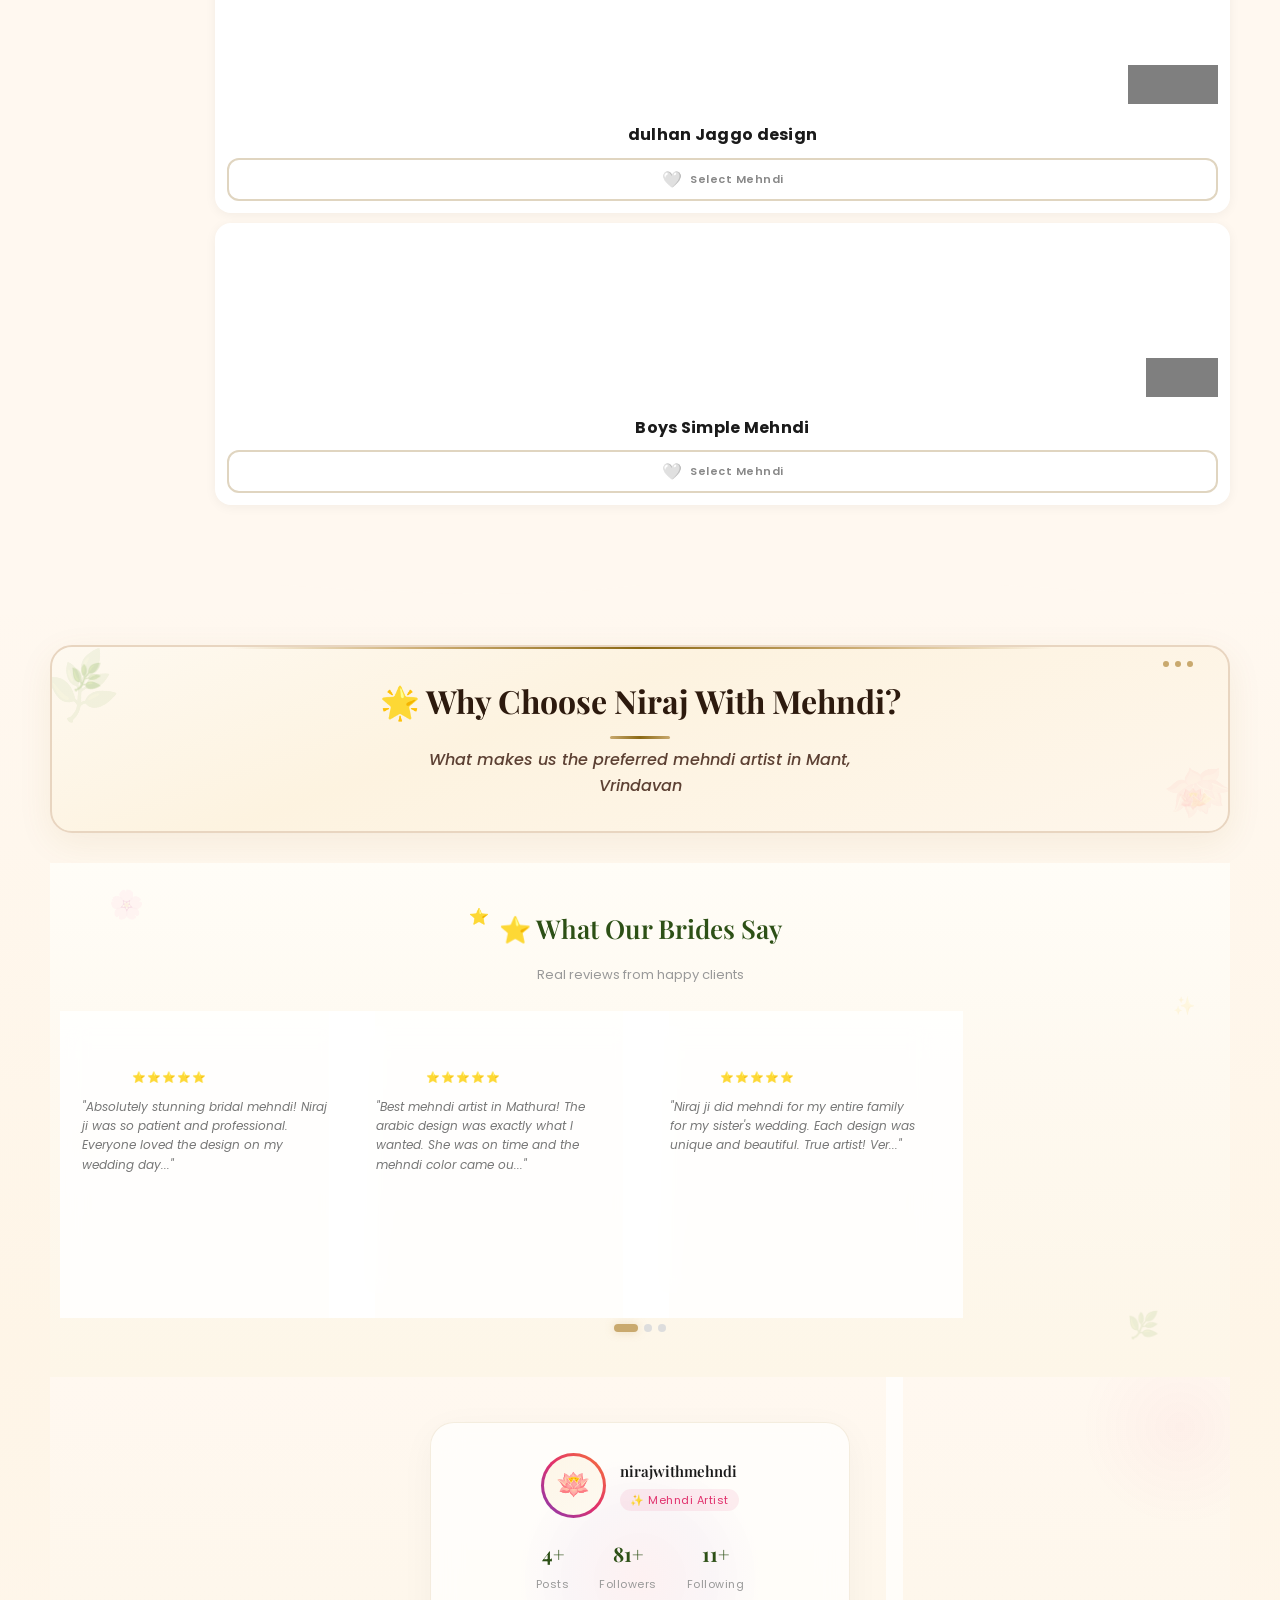
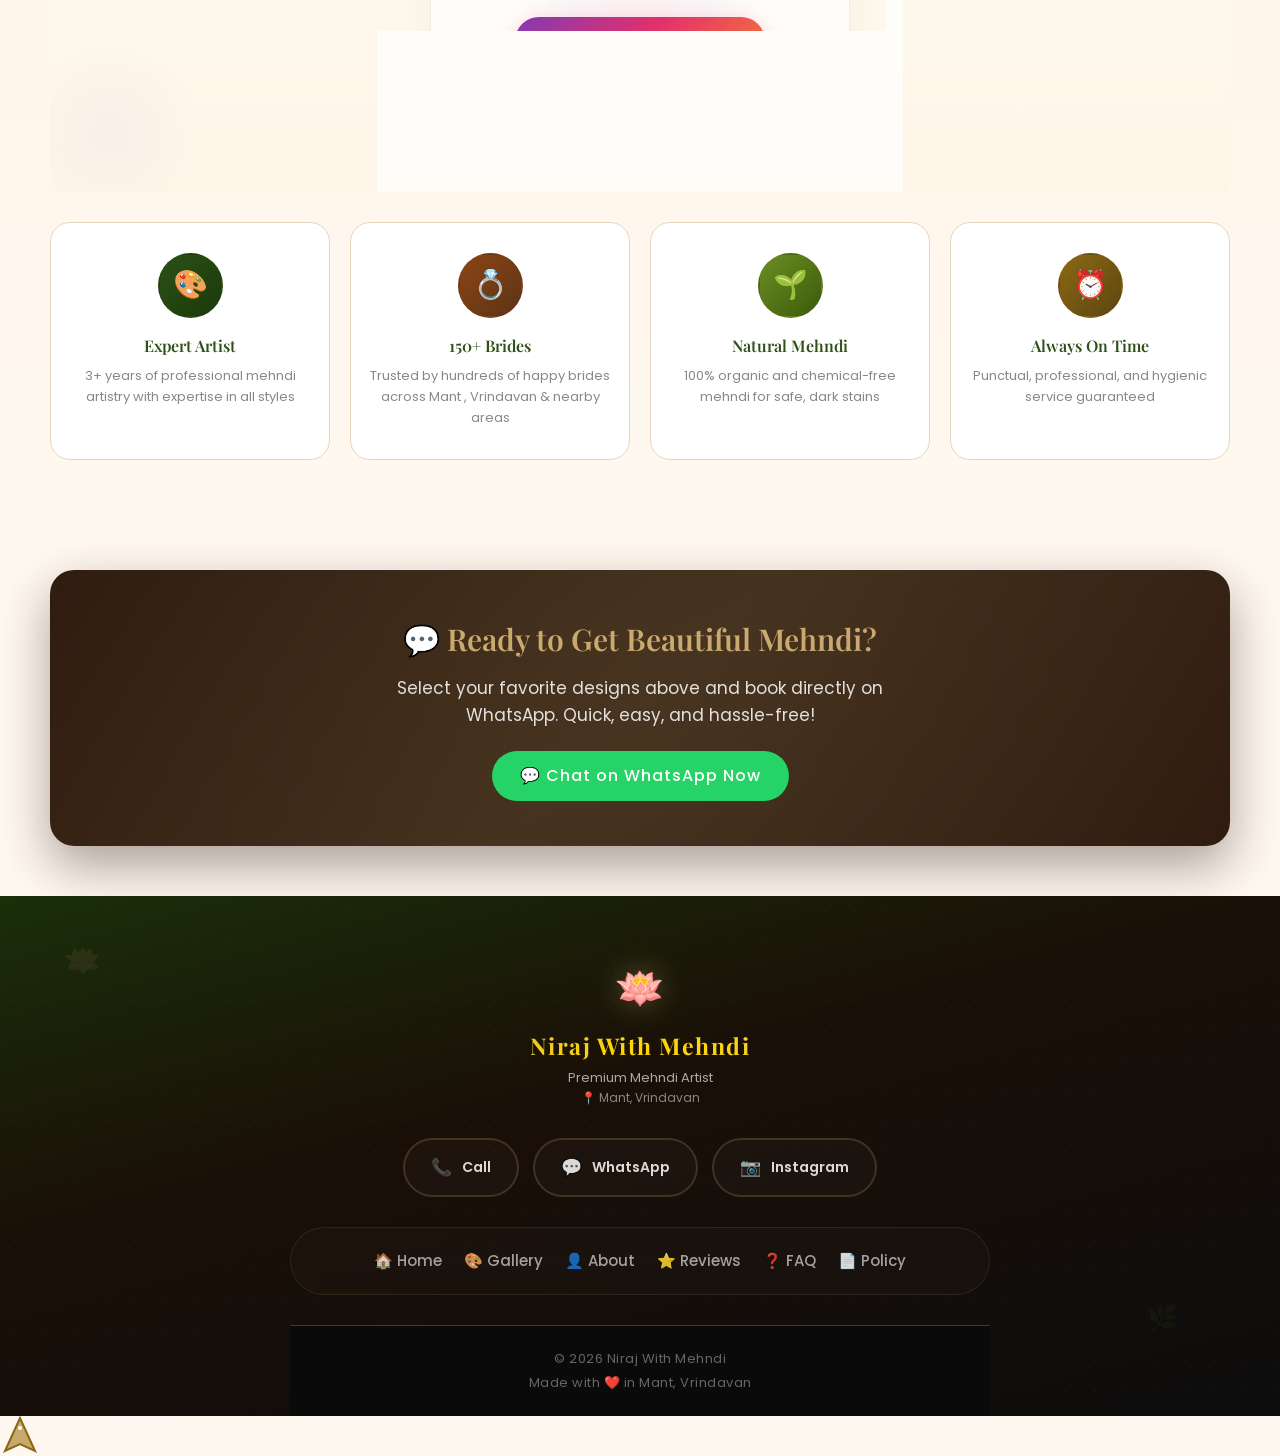
==== commit a9e02fbf: "Update index.html" ====
--- a/index.html
+++ b/index.html
@@ -399,7 +399,7 @@
                         </div>
                     </div>
                     <div class="input-row">
-                 <div class="input-box location-box" id="locationBox" data-label="Location (Auto)">
+                       <div class="input-box location-box" id="locationBox" data-label="Location (Auto)">
                             <span class="input-icon">📍</span>
                             <span class="location-text" id="locationText">Tap to share location</span>
                             <span class="location-status" id="locationStatus"></span>
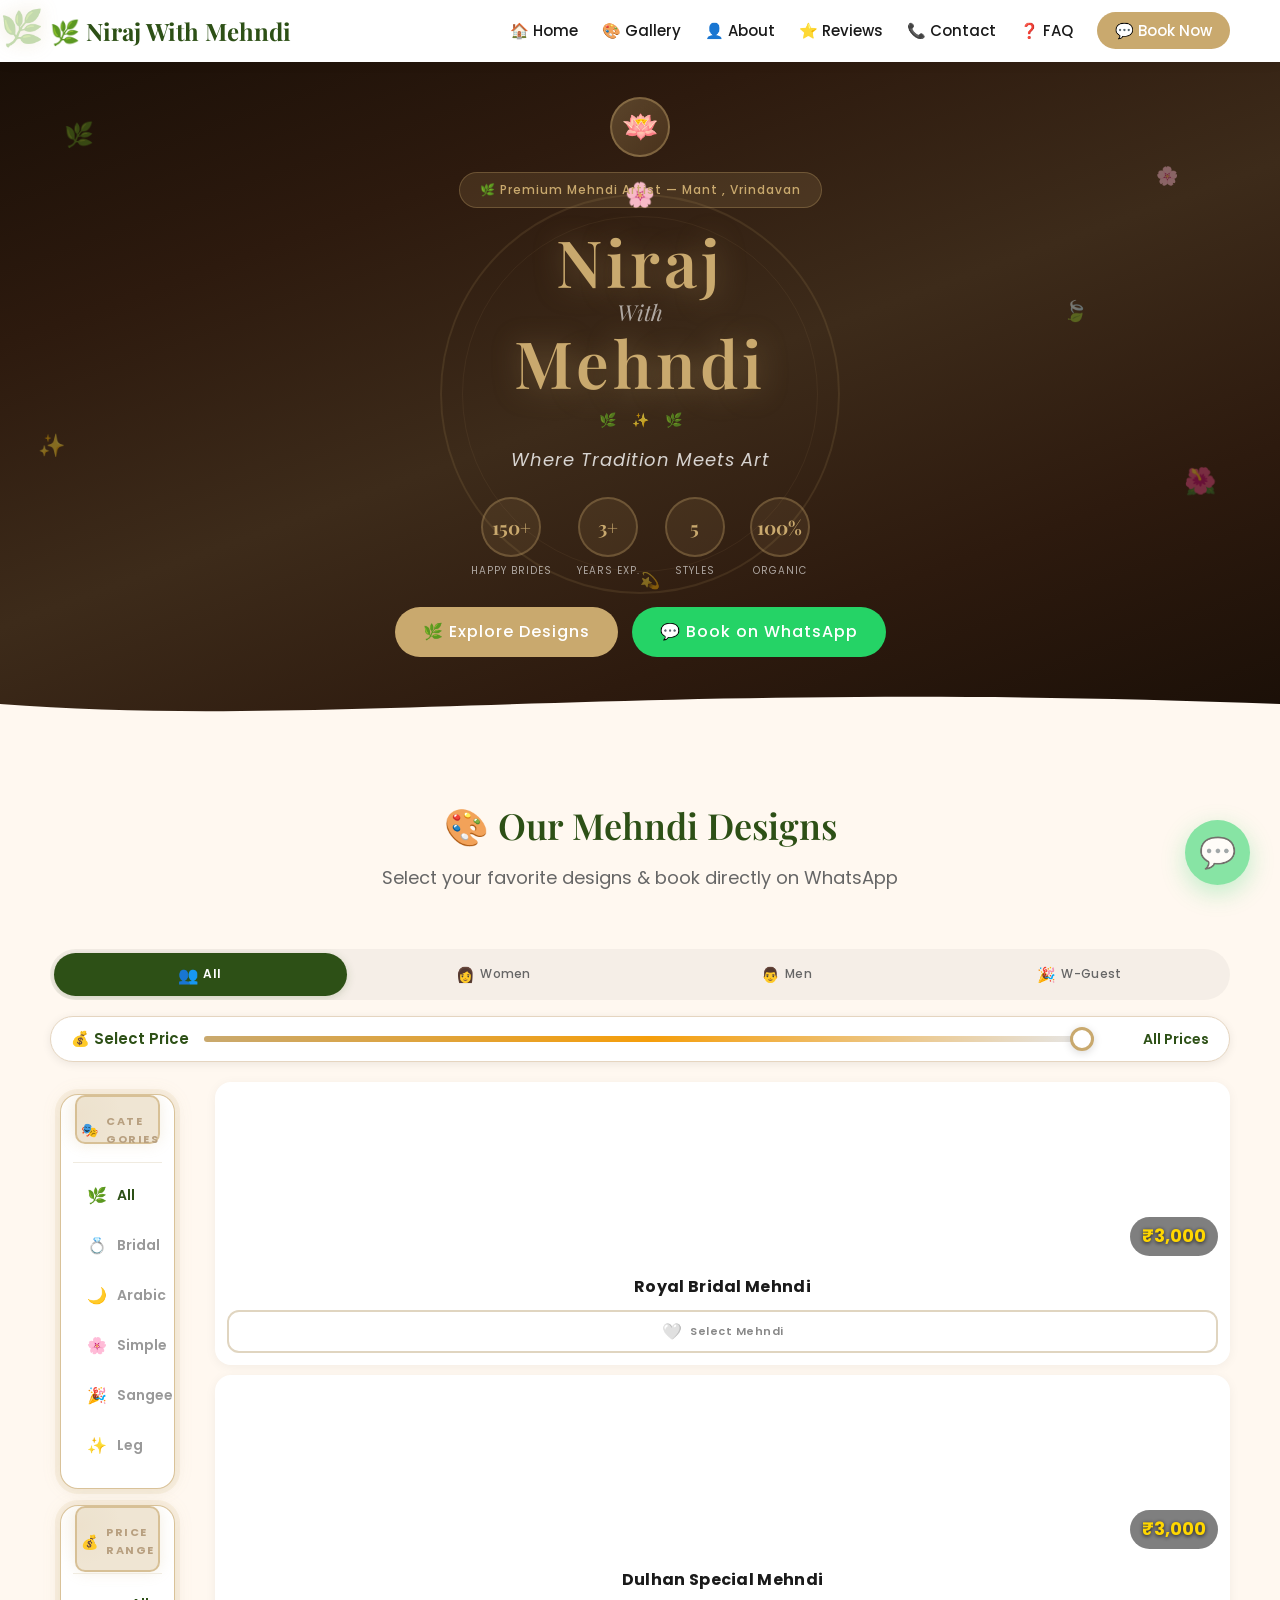
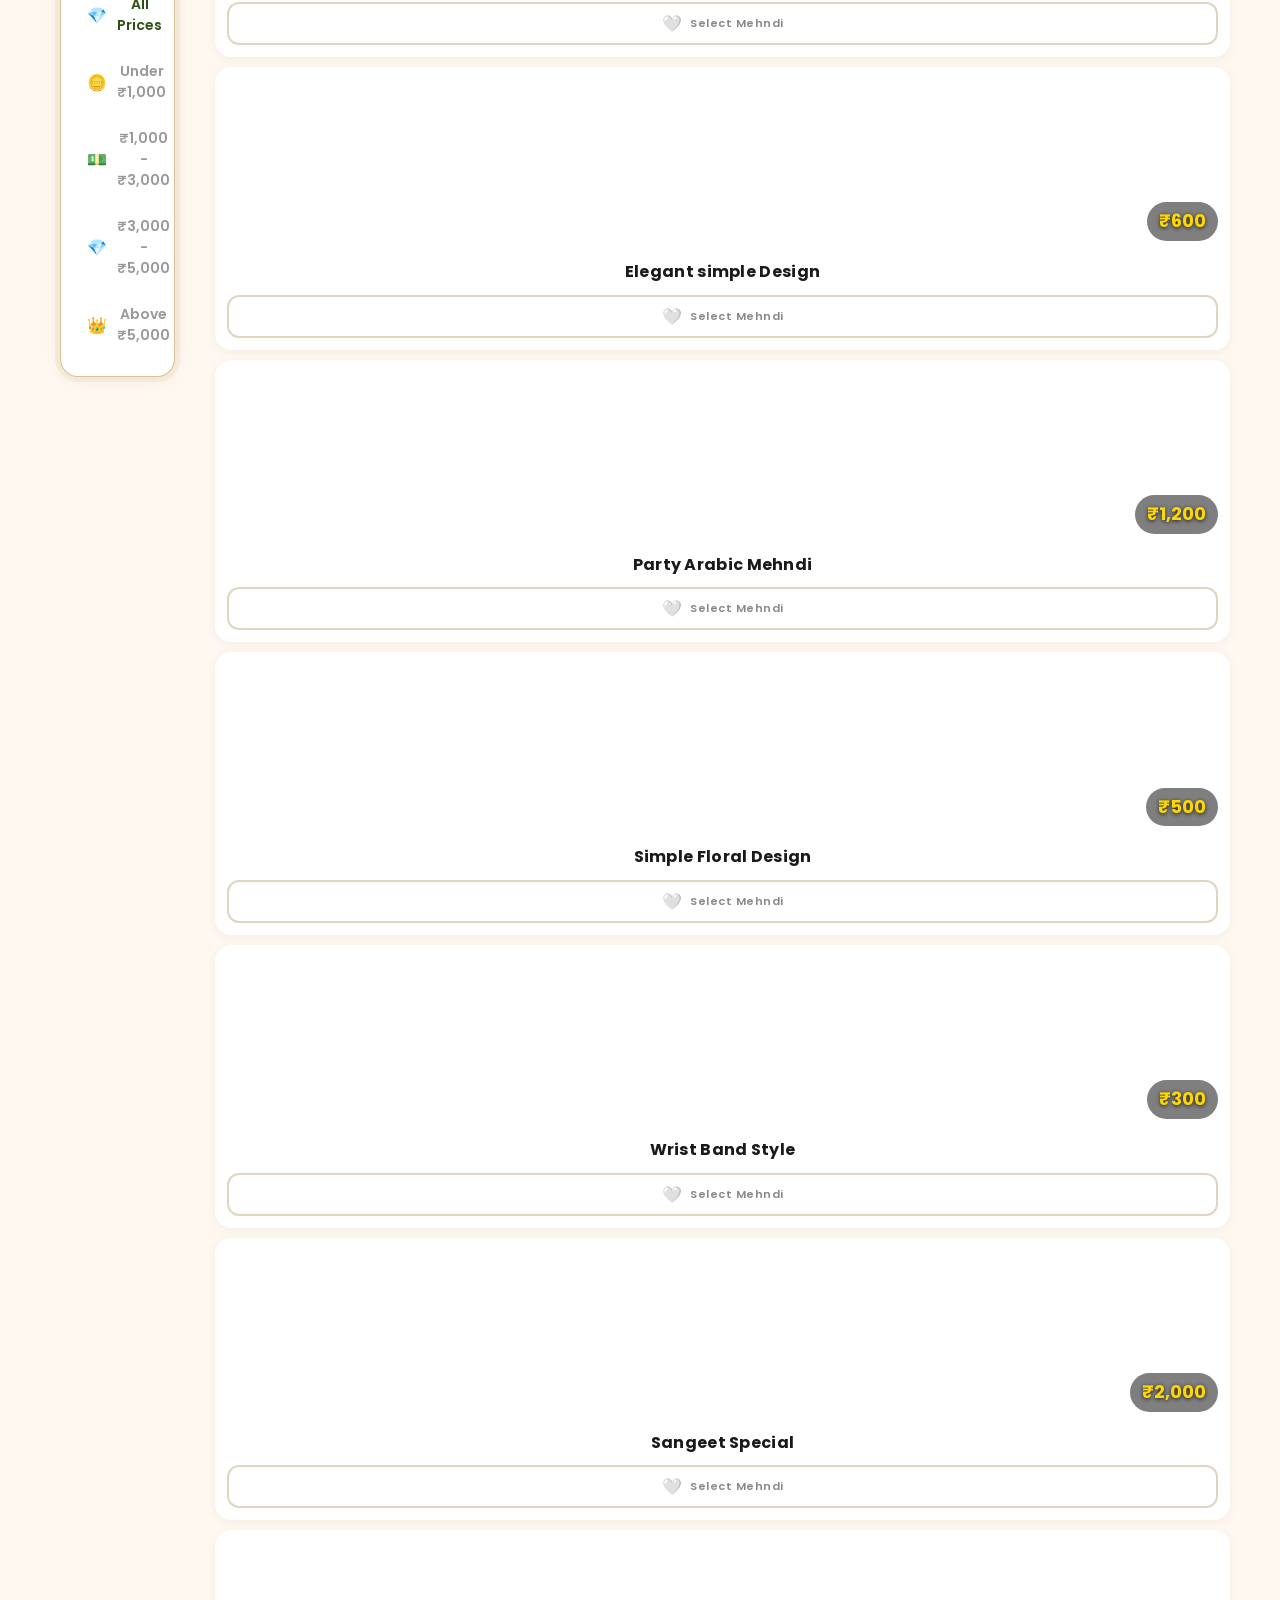
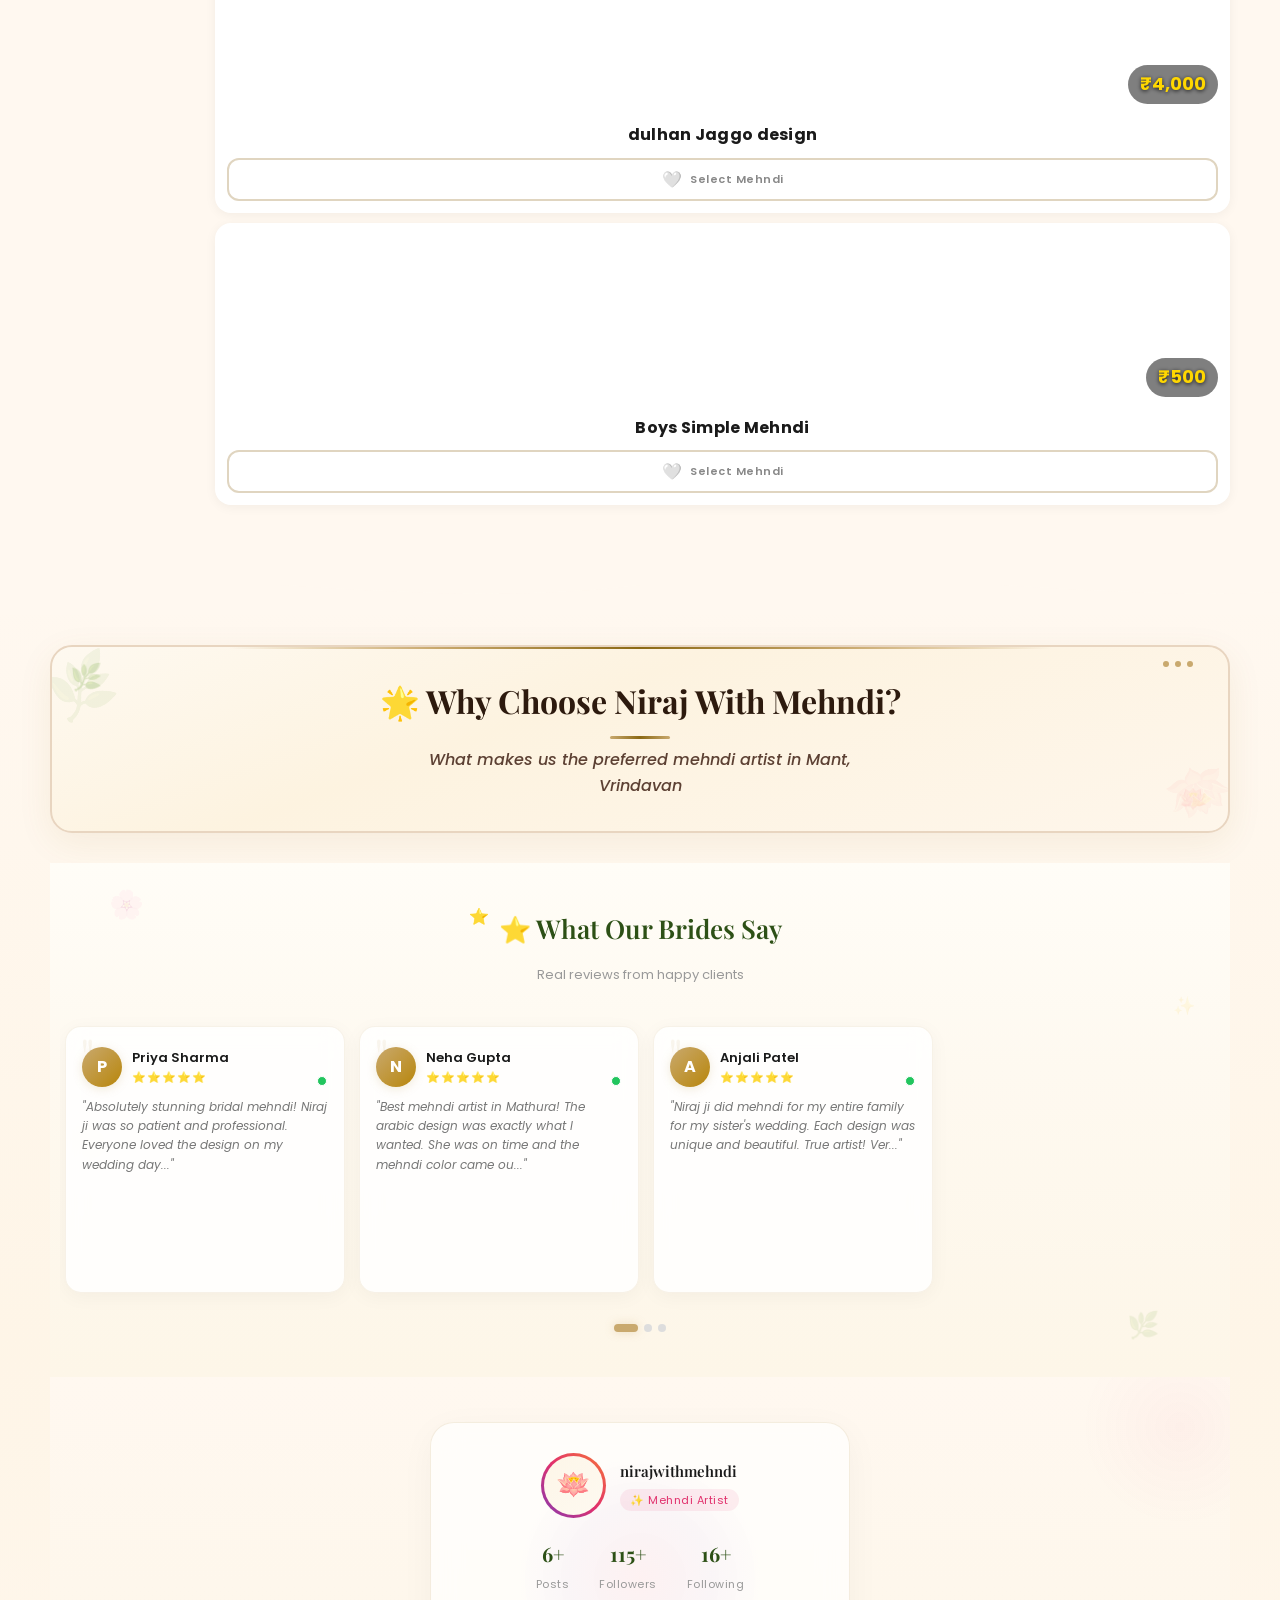
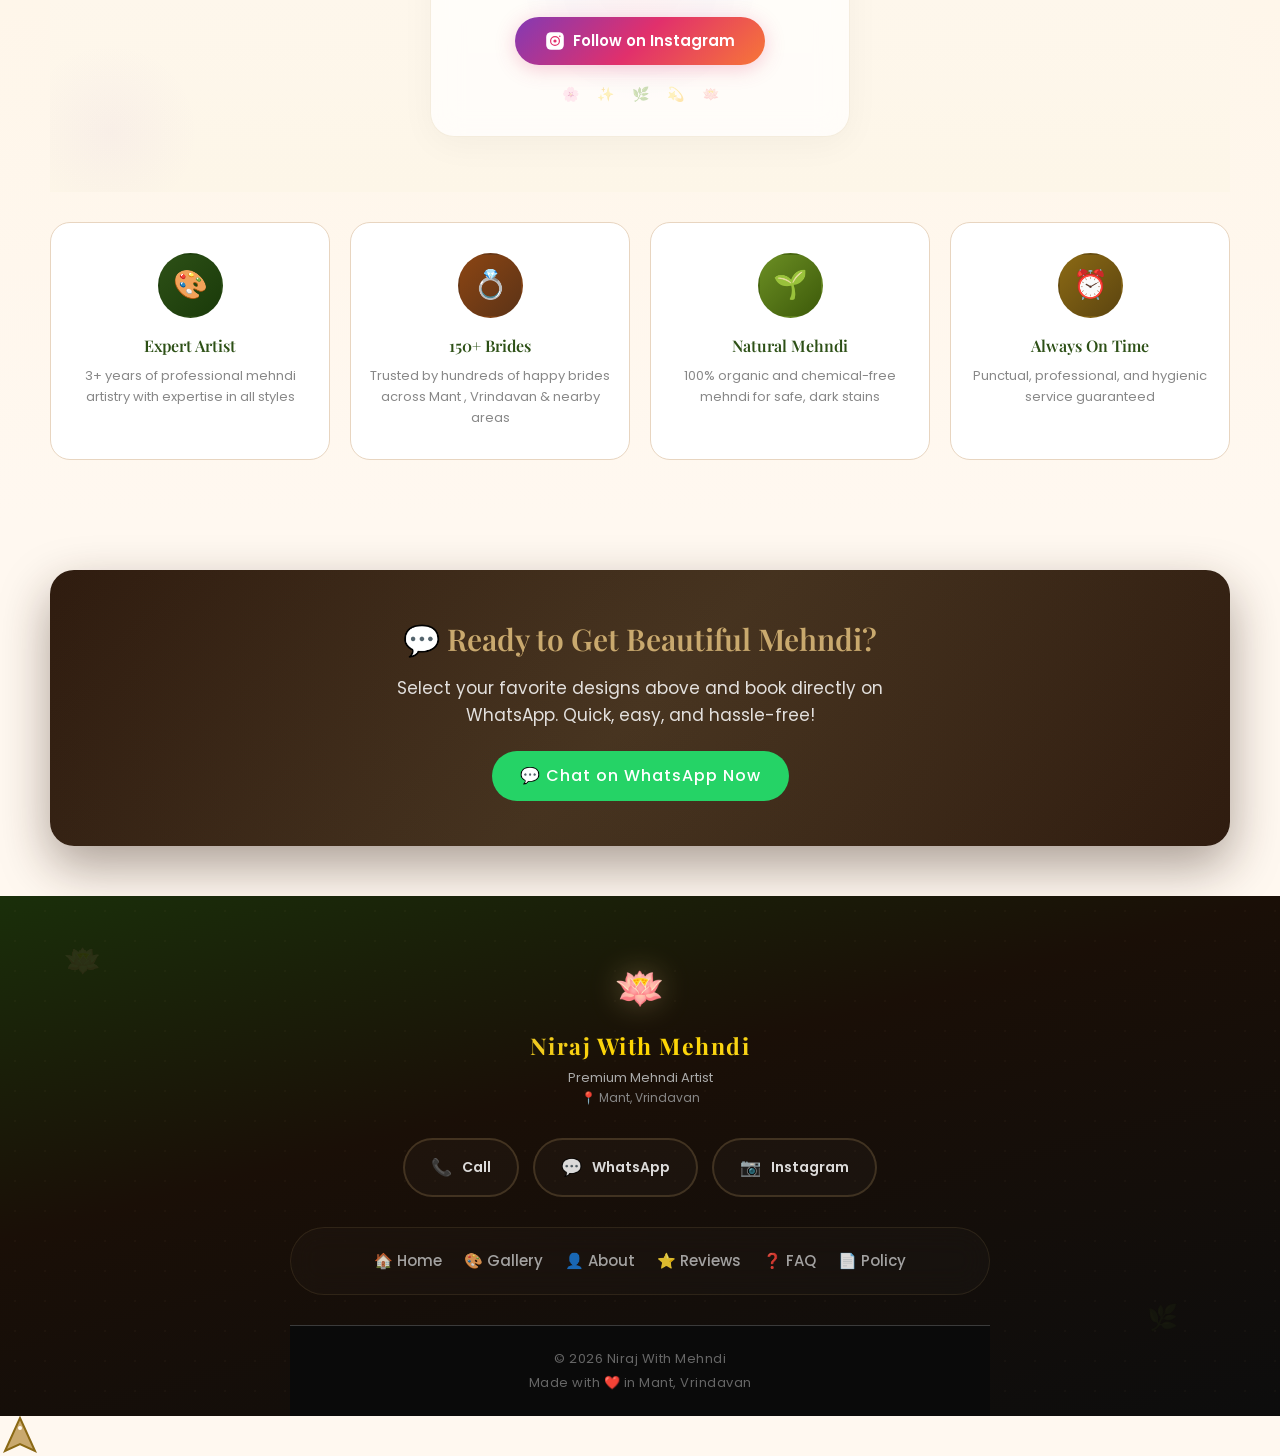
==== commit defab5ba: "Update index.html" ====
--- a/index.html
+++ b/index.html
@@ -399,7 +399,7 @@
                         </div>
                     </div>
                     <div class="input-row">
-                       <div class="input-box location-box" id="locationBox" data-label="Location (Auto)">
+                        <div class="input-box location-box" id="locationBox" data-label="Location (Optional)">
                             <span class="input-icon">📍</span>
                             <span class="location-text" id="locationText">Tap to share location</span>
                             <span class="location-status" id="locationStatus"></span>
@@ -575,4 +575,4 @@
 <link rel="stylesheet" href="css/recent-bookings.css">
 <script src="js/recent-bookings.js"></script>
 </body>
-</html>+</html>
